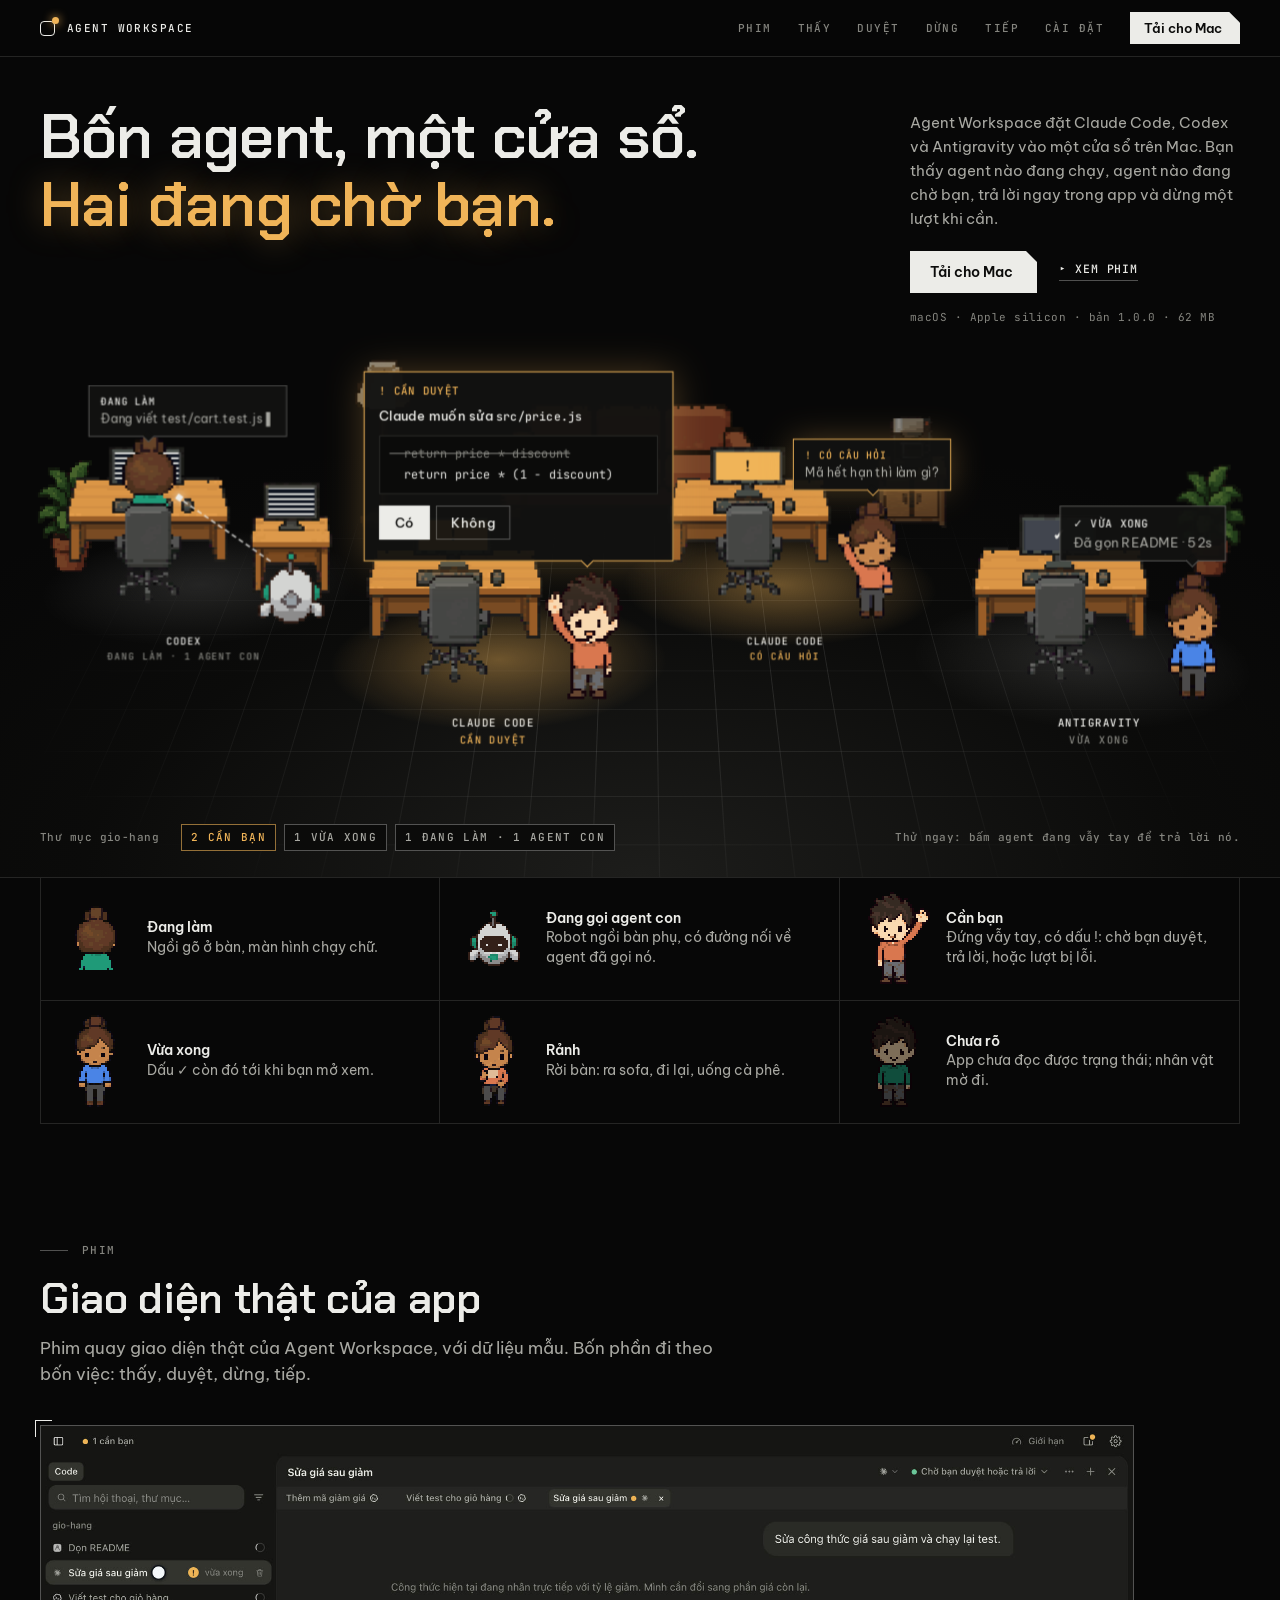
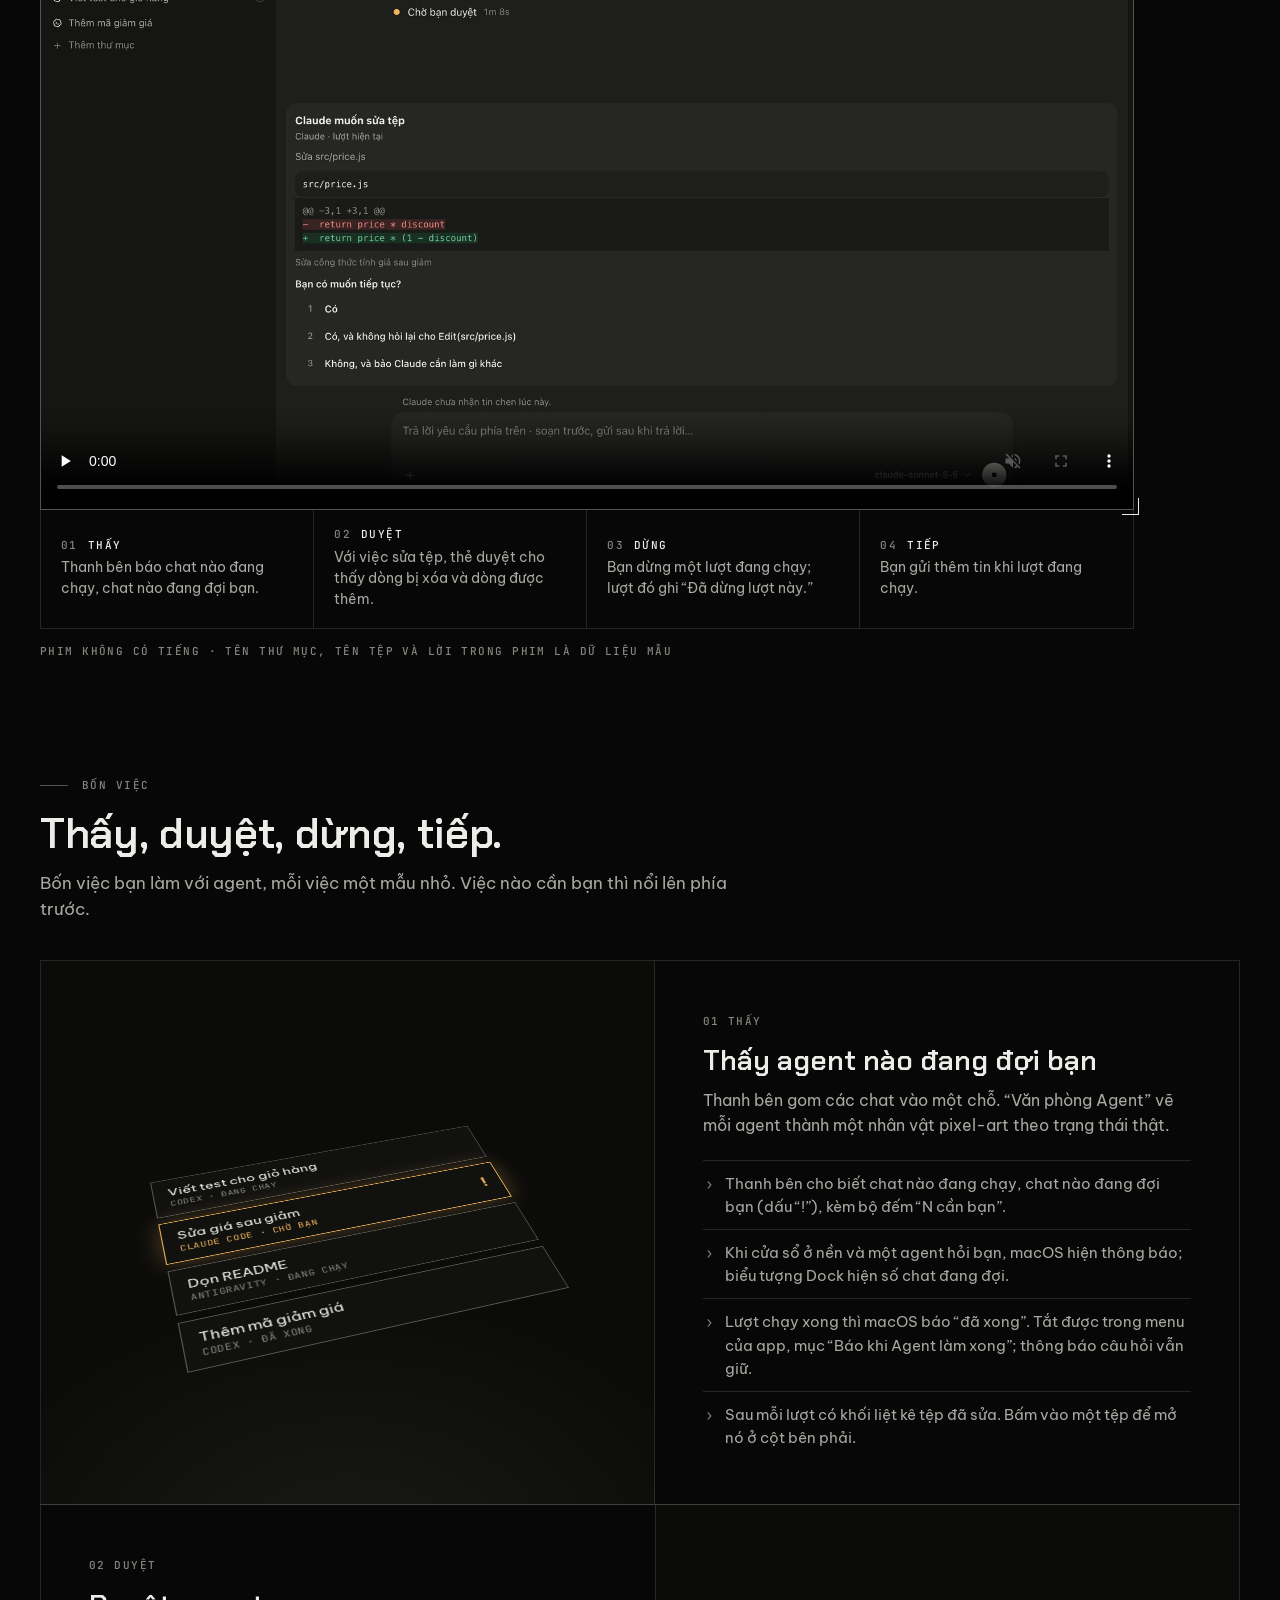
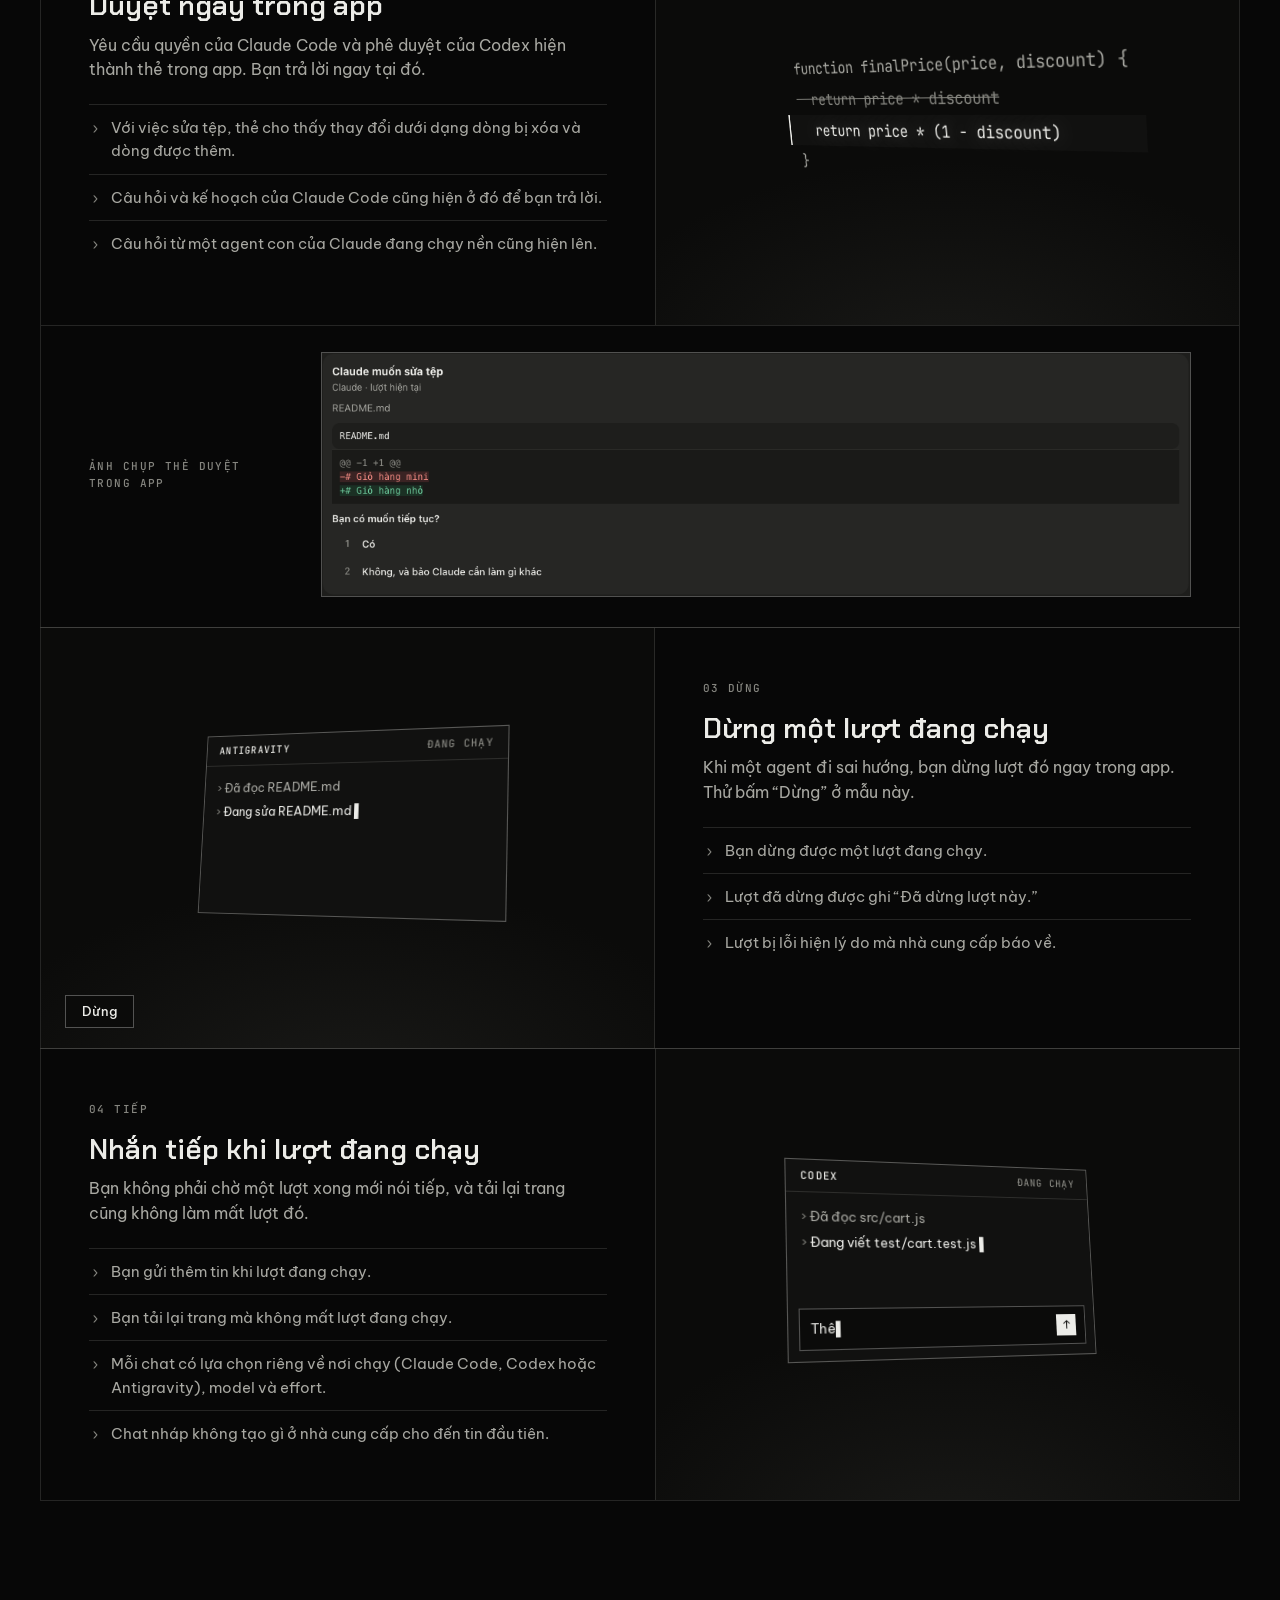
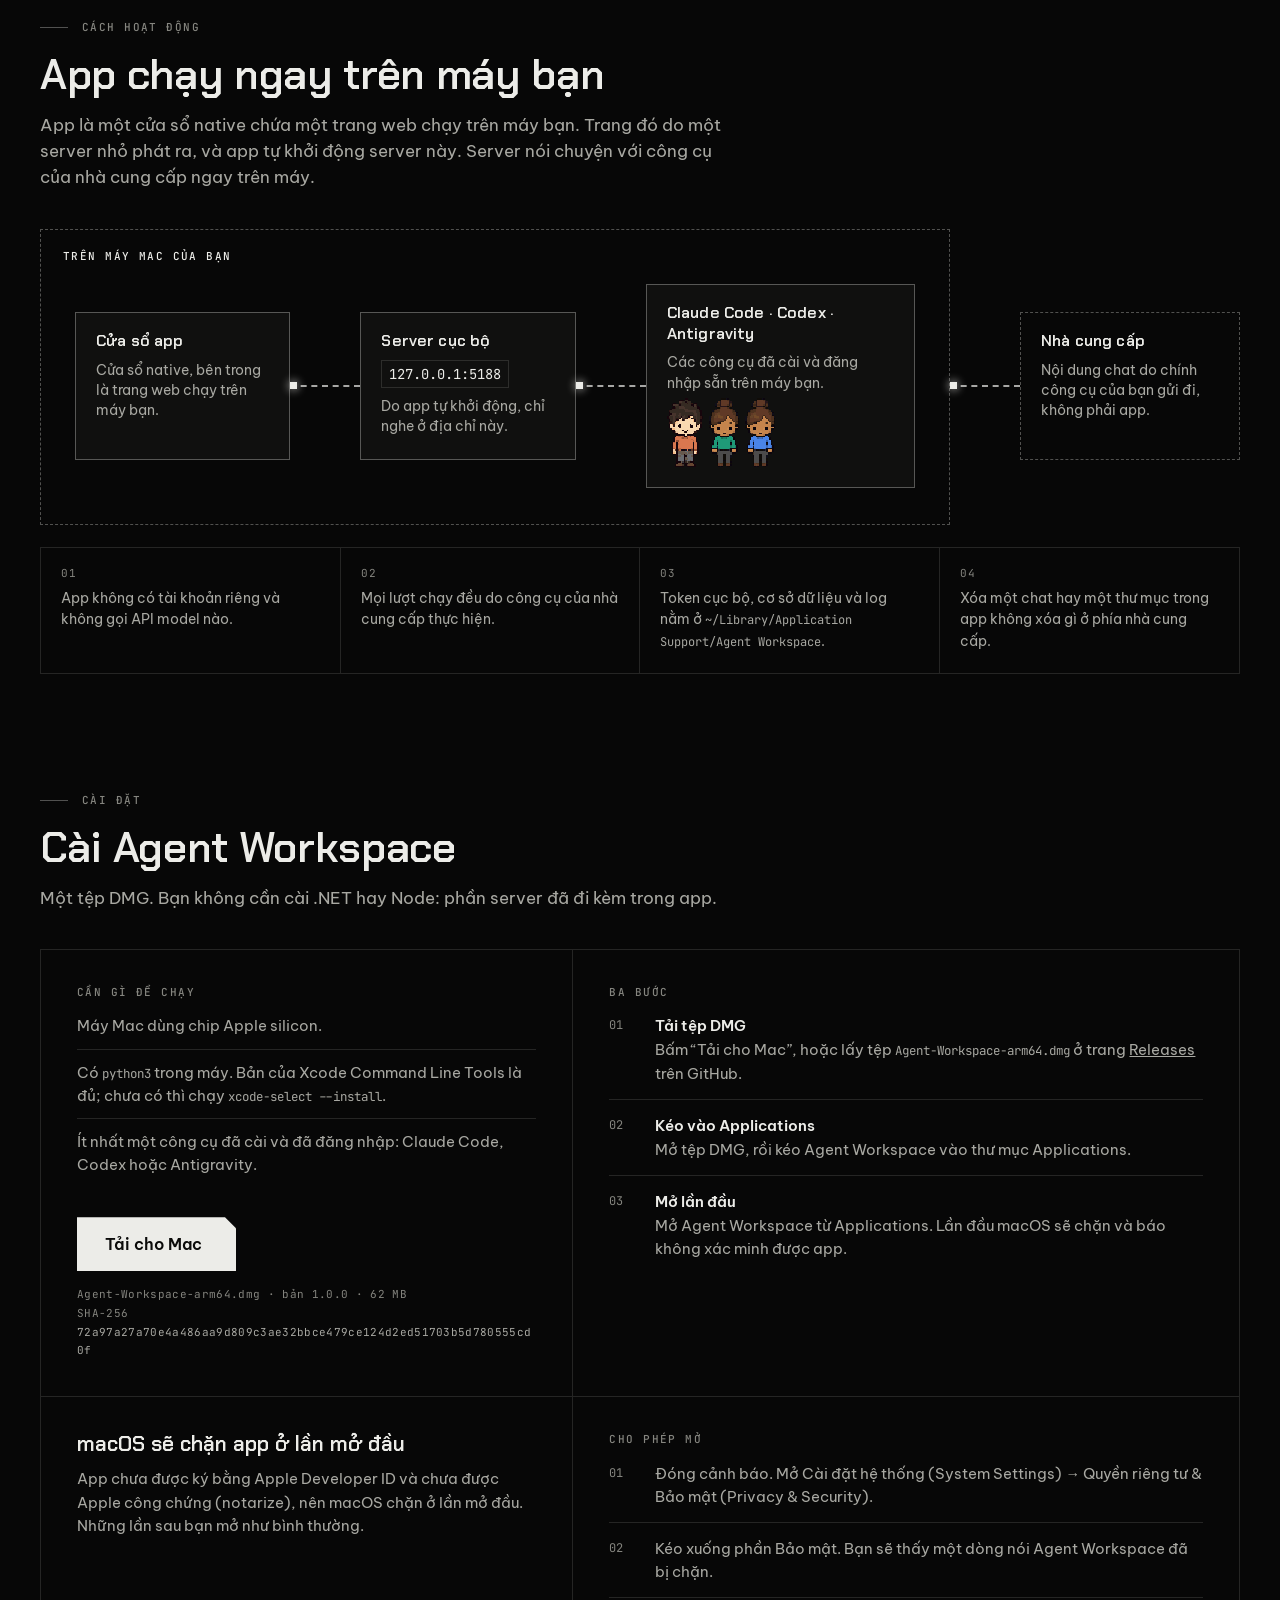
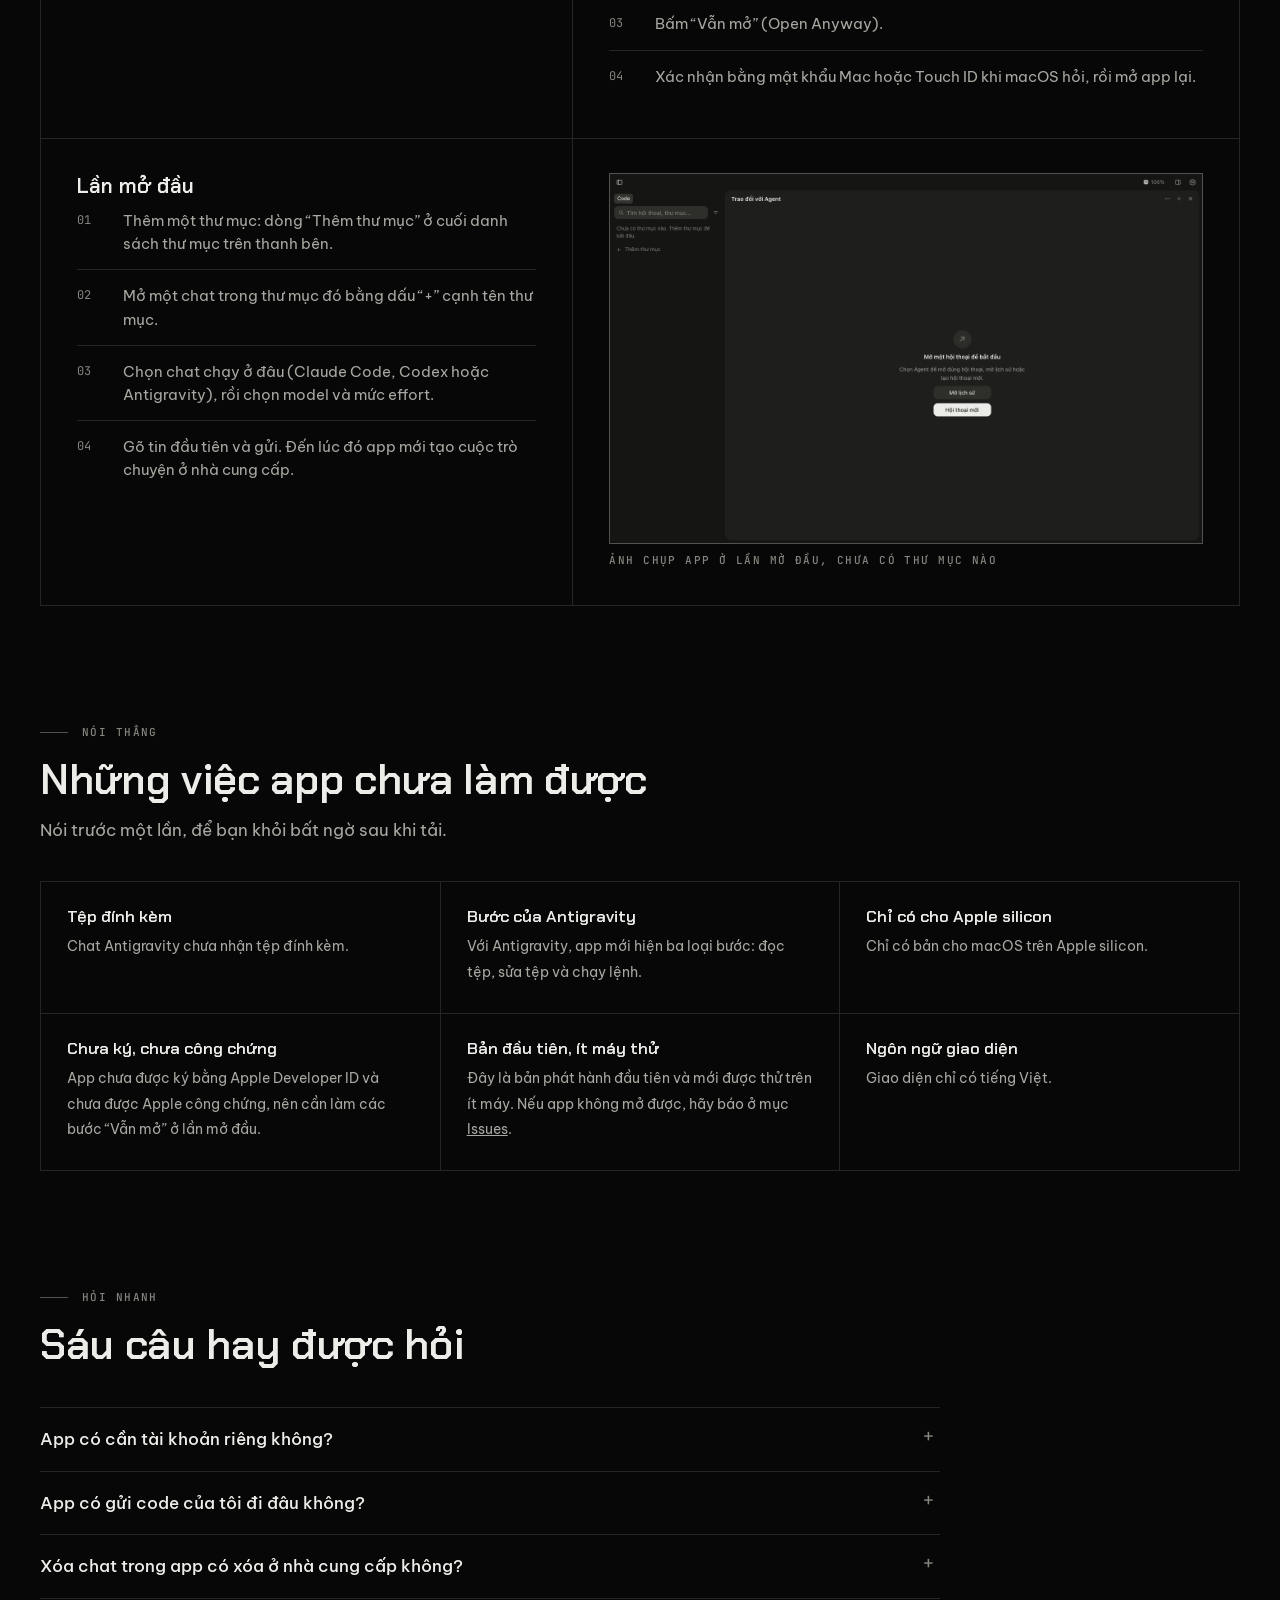
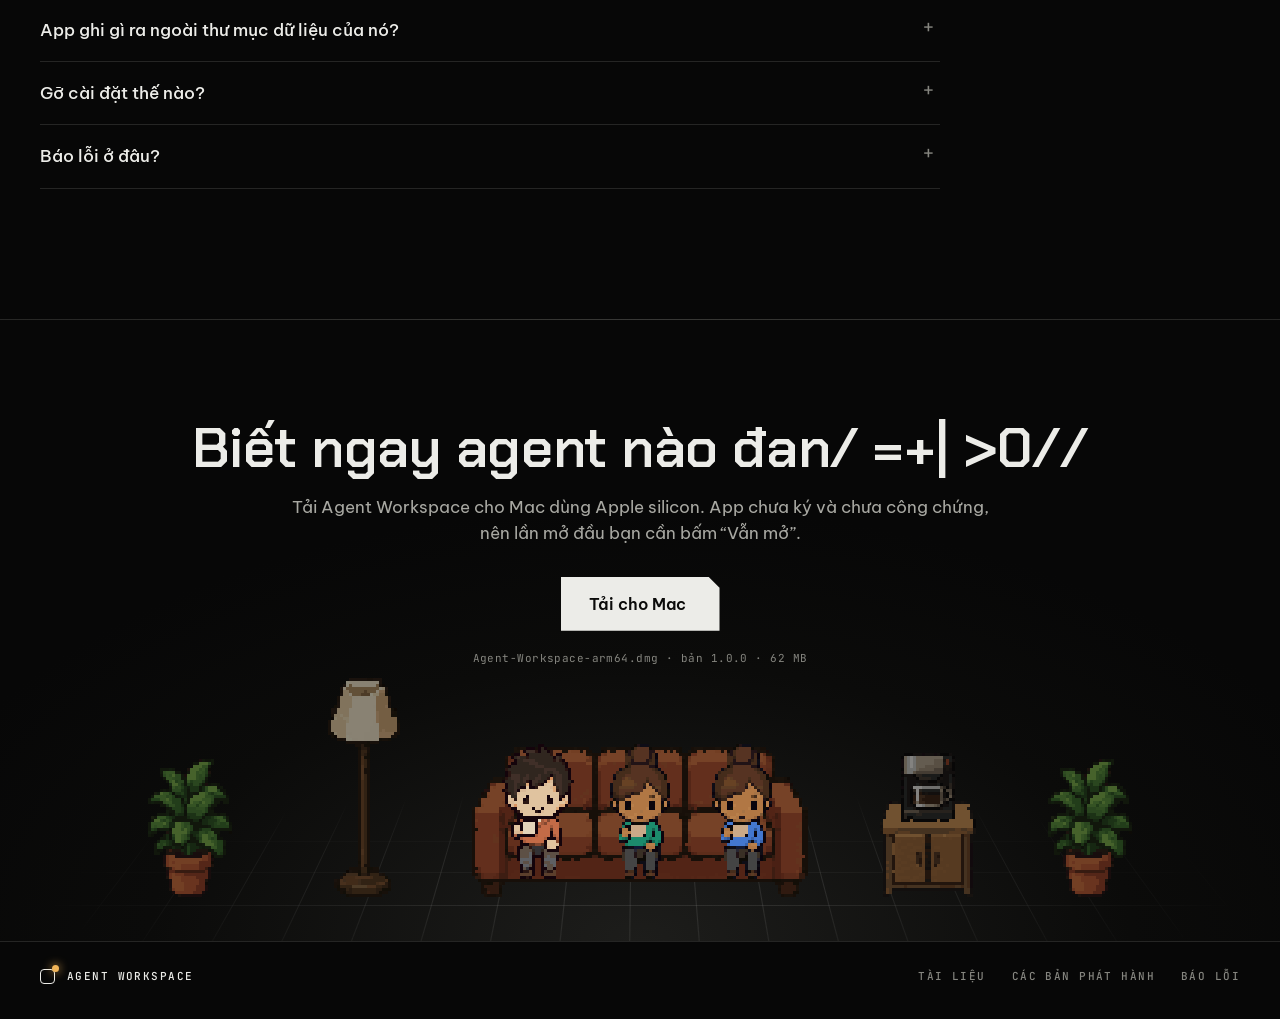
==== index.html @ 409f250f "Publish the Agent Workspace landing page A static page: an interactive office scene built from the a" ====
<!doctype html>
<html lang="vi">
<head>
<meta charset="utf-8">
<meta name="viewport" content="width=device-width, initial-scale=1">
<title>Agent Workspace: Claude Code, Codex và Antigravity trong một cửa sổ</title>
<meta name="description" content="Agent Workspace là app macOS đặt Claude Code, Codex và Antigravity trong một cửa sổ, để bạn thấy agent nào đang chạy và agent nào đang đợi bạn.">
<meta name="theme-color" content="#070707">
<meta name="color-scheme" content="dark">
<link rel="canonical" href="https://dat08101999.github.io/agent-workspace/">
<meta property="og:type" content="website">
<meta property="og:locale" content="vi_VN">
<meta property="og:title" content="Agent Workspace: Claude Code, Codex và Antigravity trong một cửa sổ">
<meta property="og:description" content="App macOS để thấy agent nào đang chạy, agent nào đang đợi bạn, trả lời ngay trong app và dừng một lượt khi cần.">
<meta property="og:url" content="https://dat08101999.github.io/agent-workspace/">
<meta property="og:image" content="https://dat08101999.github.io/agent-workspace/assets/og.png">
<meta property="og:image:width" content="1200">
<meta property="og:image:height" content="630">
<meta property="og:image:alt" content="Văn phòng pixel-art có bốn agent: một đang làm cùng agent con, hai đang vẫy tay chờ bạn, một vừa xong.">
<meta name="twitter:card" content="summary_large_image">
<meta name="twitter:image" content="https://dat08101999.github.io/agent-workspace/assets/og.png">
<link rel="icon" href="assets/icon.svg" type="image/svg+xml">
<link rel="icon" href="assets/icon-32.png" sizes="32x32" type="image/png">
<link rel="apple-touch-icon" href="assets/icon-180.png">
<link rel="preconnect" href="https://fonts.googleapis.com">
<link rel="preconnect" href="https://fonts.gstatic.com" crossorigin>
<link href="https://fonts.googleapis.com/css2?family=Be+Vietnam+Pro:wght@400;500;600&family=Chakra+Petch:wght@500;600&family=JetBrains+Mono:wght@400;500&display=swap" rel="stylesheet">
<link rel="preload" href="assets/atlas.png" as="image">
<link rel="stylesheet" href="style.css">
<script>document.documentElement.classList.add('js');</script>
</head>
<body>

<header class="top">
  <div class="wrap">
    <a class="brand" href="#hero" aria-label="Agent Workspace, về đầu trang"><i class="mark"></i>Agent Workspace</a>
    <nav aria-label="Các mục của trang">
      <a href="#phim">Phim</a>
      <a href="#thay">Thấy</a>
      <a href="#duyet">Duyệt</a>
      <a href="#dung">Dừng</a>
      <a href="#tiep">Tiếp</a>
      <a href="#cai-dat">Cài đặt</a>
      <a class="btn small" href="https://github.com/dat08101999/agent-workspace/releases/latest/download/Agent-Workspace-arm64.dmg">Tải cho Mac</a>
    </nav>
  </div>
</header>

<main>
  <!-- Phần mở đầu là bản dùng thử: một văn phòng với bốn Agent của app, mỗi Agent ở một trạng thái thật. -->
  <section class="hero" id="hero" aria-labelledby="say">
    <div class="hero-top">
      <h1 class="copy">
        <span class="sr" id="say" aria-live="polite">Bốn agent, một cửa sổ. Hai đang chờ bạn.</span>
        <span class="l" id="line1" aria-hidden="true">Bốn agent, một cửa sổ.</span>
        <span class="l needs" id="needs" aria-hidden="true">Hai đang chờ bạn.</span>
      </h1>
      <div class="side">
        <p>Agent Workspace đặt Claude Code, Codex và Antigravity vào một cửa sổ trên Mac. Bạn thấy agent nào đang chạy, agent nào đang chờ bạn, trả lời ngay trong app và dừng một lượt khi cần.</p>
        <div class="cta">
          <a class="btn" href="https://github.com/dat08101999/agent-workspace/releases/latest/download/Agent-Workspace-arm64.dmg">Tải cho Mac</a>
          <a class="more" href="#phim">▸ Xem phim</a>
        </div>
        <p class="fine">macOS · Apple silicon · bản <span data-rel="version">1.0.0</span> · <span data-rel="size">62 MB</span></p>
      </div>
    </div>
    <div id="room"><div class="stage" id="stage"><div class="floor" id="floor"></div></div></div>
    <div class="dock" id="dock" aria-live="polite" hidden></div>
    <div class="hero-bar">
      <span class="label name">Thư mục gio-hang</span>
      <span class="chips" id="chips" aria-label="Số agent theo trạng thái"></span>
      <span class="label hint" id="hint">Thử ngay: bấm agent đang vẫy tay để trả lời nó.</span>
      <button class="again" id="again" hidden>Xem lại từ đầu</button>
    </div>
  </section>

  <div class="wrap">
    <div class="legend" id="legend" aria-label="Cách một agent báo trạng thái trong Văn phòng Agent của app"></div>
  </div>

  <section class="block wrap" id="phim">
    <div class="head reveal">
      <span class="label">Phim</span>
      <h2>Giao diện thật của app</h2>
      <p class="lead">Phim quay giao diện thật của Agent Workspace, với dữ liệu mẫu. Bốn phần đi theo bốn việc: thấy, duyệt, dừng, tiếp.</p>
    </div>
    <div class="filmbox">
    <div class="film reveal">
      <video id="film" controls playsinline muted preload="none" poster="assets/film-poster.jpg" aria-label="Phim về Agent Workspace: thấy, duyệt, dừng và tiếp">
        <source src="assets/film.mp4" type="video/mp4">
      </video>
    </div>
    <div class="chapters reveal" id="chapters">
      <button class="chapter" data-id="thay"><b><span>01</span>Thấy</b>Thanh bên báo chat nào đang chạy, chat nào đang đợi bạn.</button>
      <button class="chapter" data-id="duyet"><b><span>02</span>Duyệt</b>Với việc sửa tệp, thẻ duyệt cho thấy dòng bị xóa và dòng được thêm.</button>
      <button class="chapter" data-id="dung"><b><span>03</span>Dừng</b>Bạn dừng một lượt đang chạy; lượt đó ghi “Đã dừng lượt này.”</button>
      <button class="chapter" data-id="tiep"><b><span>04</span>Tiếp</b>Bạn gửi thêm tin khi lượt đang chạy.</button>
    </div>
    <p class="label film-note">Phim không có tiếng · tên thư mục, tên tệp và lời trong phim là dữ liệu mẫu</p>
    </div>
  </section>

  <section class="block wrap" id="viec">
    <div class="head reveal">
      <span class="label">Bốn việc</span>
      <h2>Thấy, duyệt, dừng, tiếp.</h2>
      <p class="lead">Bốn việc bạn làm với agent, mỗi việc một mẫu nhỏ. Việc nào cần bạn thì nổi lên phía trước.</p>
    </div>

    <article class="verb reveal" id="thay">
      <div class="ex-stage" aria-hidden="true"><div class="rows">
        <div><span>Viết test cho giỏ hàng<small>CODEX · ĐANG CHẠY</small></span></div>
        <div class="up"><span>Sửa giá sau giảm<small>CLAUDE CODE · CHỜ BẠN</small></span><b>!</b></div>
        <div><span>Dọn README<small>ANTIGRAVITY · ĐANG CHẠY</small></span></div>
        <div><span>Thêm mã giảm giá<small>CODEX · ĐÃ XONG</small></span></div>
      </div></div>
      <div class="words">
        <span class="label">01 Thấy</span>
        <h3>Thấy agent nào đang đợi bạn</h3>
        <p>Thanh bên gom các chat vào một chỗ. “Văn phòng Agent” vẽ mỗi agent thành một nhân vật pixel-art theo trạng thái thật.</p>
        <ul class="points">
          <li>Thanh bên cho biết chat nào đang chạy, chat nào đang đợi bạn (dấu “!”), kèm bộ đếm “N cần bạn”.</li>
          <li>Khi cửa sổ ở nền và một agent hỏi bạn, macOS hiện thông báo; biểu tượng Dock hiện số chat đang đợi.</li>
          <li>Lượt chạy xong thì macOS báo “đã xong”. Tắt được trong menu của app, mục “Báo khi Agent làm xong”; thông báo câu hỏi vẫn giữ.</li>
          <li>Sau mỗi lượt có khối liệt kê tệp đã sửa. Bấm vào một tệp để mở nó ở cột bên phải.</li>
        </ul>
      </div>
    </article>

    <article class="verb reveal" id="duyet">
      <div class="ex-stage" aria-hidden="true"><div class="code"><div>function finalPrice(price, discount) {</div><div class="del">  return price * discount</div><div class="add">  return price * (1 - discount)</div><div>}</div></div></div>
      <div class="words">
        <span class="label">02 Duyệt</span>
        <h3>Duyệt ngay trong app</h3>
        <p>Yêu cầu quyền của Claude Code và phê duyệt của Codex hiện thành thẻ trong app. Bạn trả lời ngay tại đó.</p>
        <ul class="points">
          <li>Với việc sửa tệp, thẻ cho thấy thay đổi dưới dạng dòng bị xóa và dòng được thêm.</li>
          <li>Câu hỏi và kế hoạch của Claude Code cũng hiện ở đó để bạn trả lời.</li>
          <li>Câu hỏi từ một agent con của Claude đang chạy nền cũng hiện lên.</li>
        </ul>
      </div>
      <figure class="real">
        <img src="assets/duyet.png" width="1130" height="316" loading="lazy" alt="Thẻ duyệt trong app: Claude muốn sửa tệp README.md, một dòng bị xóa, một dòng được thêm, hai lựa chọn Có và Không.">
        <figcaption class="label">Ảnh chụp thẻ duyệt trong app</figcaption>
      </figure>
    </article>

    <article class="verb reveal" id="dung">
      <div class="ex-stage">
        <div class="panel" id="solo" aria-hidden="true"><div class="ph"><span>ANTIGRAVITY</span><span id="solostate">ĐANG CHẠY</span></div><ul class="log" id="sololog"></ul></div>
        <button id="stop">Dừng</button>
      </div>
      <div class="words">
        <span class="label">03 Dừng</span>
        <h3>Dừng một lượt đang chạy</h3>
        <p>Khi một agent đi sai hướng, bạn dừng lượt đó ngay trong app. Thử bấm “Dừng” ở mẫu này.</p>
        <ul class="points">
          <li>Bạn dừng được một lượt đang chạy.</li>
          <li>Lượt đã dừng được ghi “Đã dừng lượt này.”</li>
          <li>Lượt bị lỗi hiện lý do mà nhà cung cấp báo về.</li>
        </ul>
      </div>
    </article>

    <article class="verb reveal" id="tiep">
      <div class="ex-stage" aria-hidden="true">
        <div class="panel" id="duo"><div class="ph"><span>CODEX</span><span id="duostate">ĐANG CHẠY</span></div><ul class="log" id="duolog"></ul><div class="composer" id="duobox"><span id="duotext"></span><i>↑</i></div></div>
      </div>
      <div class="words">
        <span class="label">04 Tiếp</span>
        <h3>Nhắn tiếp khi lượt đang chạy</h3>
        <p>Bạn không phải chờ một lượt xong mới nói tiếp, và tải lại trang cũng không làm mất lượt đó.</p>
        <ul class="points">
          <li>Bạn gửi thêm tin khi lượt đang chạy.</li>
          <li>Bạn tải lại trang mà không mất lượt đang chạy.</li>
          <li>Mỗi chat có lựa chọn riêng về nơi chạy (Claude Code, Codex hoặc Antigravity), model và effort.</li>
          <li>Chat nháp không tạo gì ở nhà cung cấp cho đến tin đầu tiên.</li>
        </ul>
      </div>
    </article>
  </section>

  <section class="block wrap" id="cach-hoat-dong">
    <div class="head reveal">
      <span class="label">Cách hoạt động</span>
      <h2>App chạy ngay trên máy bạn</h2>
      <p class="lead">App là một cửa sổ native chứa một trang web chạy trên máy bạn. Trang đó do một server nhỏ phát ra, và app tự khởi động server này. Server nói chuyện với công cụ của nhà cung cấp ngay trên máy.</p>
    </div>
    <div class="flow reveal">
      <div class="mac">
        <span class="label">Trên máy Mac của bạn</span>
        <div class="node"><b>Cửa sổ app</b><span>Cửa sổ native, bên trong là trang web chạy trên máy bạn.</span></div>
        <i class="wire"><i></i></i>
        <div class="node"><b>Server cục bộ</b><code>127.0.0.1:5188</code><span>Do app tự khởi động, chỉ nghe ở địa chỉ này.</span></div>
        <i class="wire back"><i></i></i>
        <div class="node"><b>Claude Code · Codex · Antigravity</b><span>Các công cụ đã cài và đăng nhập sẵn trên máy bạn.</span><span class="cast" data-cast="c0.claude.front c1.codex.front c1.antigravity.front" aria-hidden="true"></span></div>
      </div>
      <div class="outside">
        <i class="wire"><i></i></i>
        <div class="node ghost"><b>Nhà cung cấp</b><span>Nội dung chat do chính công cụ của bạn gửi đi, không phải app.</span></div>
      </div>
    </div>
    <ul class="facts reveal">
      <li>App không có tài khoản riêng và không gọi API model nào.</li>
      <li>Mọi lượt chạy đều do công cụ của nhà cung cấp thực hiện.</li>
      <li>Token cục bộ, cơ sở dữ liệu và log nằm ở <code>~/Library/Application Support/Agent Workspace</code>.</li>
      <li>Xóa một chat hay một thư mục trong app không xóa gì ở phía nhà cung cấp.</li>
    </ul>
  </section>

  <section class="block wrap" id="cai-dat">
    <div class="head reveal">
      <span class="label">Cài đặt</span>
      <h2>Cài Agent Workspace</h2>
      <p class="lead">Một tệp DMG. Bạn không cần cài .NET hay Node: phần server đã đi kèm trong app.</p>
    </div>
    <div class="install reveal">
      <div>
        <h4 class="sub">Cần gì để chạy</h4>
        <ul class="bare">
          <li>Máy Mac dùng chip Apple silicon.</li>
          <li>Có <code>python3</code> trong máy. Bản của Xcode Command Line Tools là đủ; chưa có thì chạy <code>xcode-select --install</code>.</li>
          <li>Ít nhất một công cụ đã cài và đã đăng nhập: Claude Code, Codex hoặc Antigravity.</li>
        </ul>
        <div class="get" id="tai-ngay">
          <a class="btn big" href="https://github.com/dat08101999/agent-workspace/releases/latest/download/Agent-Workspace-arm64.dmg">Tải cho Mac</a>
          <p class="fine">Agent-Workspace-arm64.dmg · bản <span data-rel="version">1.0.0</span> · <span data-rel="size">62 MB</span><br>SHA-256 <code data-rel="sha">72a97a27a70e4a486aa9d809c3ae32bbce479ce124d2ed51703b5d780555cd0f</code></p>
        </div>
      </div>
      <div>
        <h4 class="sub">Ba bước</h4>
        <ol class="steps">
          <li><b>Tải tệp DMG</b>Bấm “Tải cho Mac”, hoặc lấy tệp <code>Agent-Workspace-arm64.dmg</code> ở trang <a href="https://github.com/dat08101999/agent-workspace/releases">Releases</a> trên GitHub.</li>
          <li><b>Kéo vào Applications</b>Mở tệp DMG, rồi kéo Agent Workspace vào thư mục Applications.</li>
          <li><b>Mở lần đầu</b>Mở Agent Workspace từ Applications. Lần đầu macOS sẽ chặn và báo không xác minh được app.</li>
        </ol>
      </div>
    </div>
    <div class="gate reveal">
      <div>
        <h3>macOS sẽ chặn app ở lần mở đầu</h3>
        <p>App chưa được ký bằng Apple Developer ID và chưa được Apple công chứng (notarize), nên macOS chặn ở lần mở đầu. Những lần sau bạn mở như bình thường.</p>
      </div>
      <div>
        <h4 class="sub">Cho phép mở</h4>
        <ol class="steps">
          <li>Đóng cảnh báo. Mở Cài đặt hệ thống (System Settings) → Quyền riêng tư &amp; Bảo mật (Privacy &amp; Security).</li>
          <li>Kéo xuống phần Bảo mật. Bạn sẽ thấy một dòng nói Agent Workspace đã bị chặn.</li>
          <li>Bấm “Vẫn mở” (Open Anyway).</li>
          <li>Xác nhận bằng mật khẩu Mac hoặc Touch ID khi macOS hỏi, rồi mở app lại.</li>
        </ol>
      </div>
    </div>
    <div class="first reveal">
      <div>
        <h3>Lần mở đầu</h3>
        <ol class="steps">
          <li>Thêm một thư mục: dòng “Thêm thư mục” ở cuối danh sách thư mục trên thanh bên.</li>
          <li>Mở một chat trong thư mục đó bằng dấu “+” cạnh tên thư mục.</li>
          <li>Chọn chat chạy ở đâu (Claude Code, Codex hoặc Antigravity), rồi chọn model và mức effort.</li>
          <li>Gõ tin đầu tiên và gửi. Đến lúc đó app mới tạo cuộc trò chuyện ở nhà cung cấp.</li>
        </ol>
      </div>
      <div>
        <figure>
          <img src="assets/lan-mo-dau.png" width="1440" height="900" loading="lazy" alt="Cửa sổ Agent Workspace ở lần mở đầu: thanh bên chưa có thư mục nào, có dòng Thêm thư mục.">
          <figcaption class="label">Ảnh chụp app ở lần mở đầu, chưa có thư mục nào</figcaption>
        </figure>
      </div>
    </div>
  </section>

  <section class="block wrap" id="noi-thang">
    <div class="head reveal">
      <span class="label">Nói thẳng</span>
      <h2>Những việc app chưa làm được</h2>
      <p class="lead">Nói trước một lần, để bạn khỏi bất ngờ sau khi tải.</p>
    </div>
    <div class="honest reveal">
      <div><b>Tệp đính kèm</b><span>Chat Antigravity chưa nhận tệp đính kèm.</span></div>
      <div><b>Bước của Antigravity</b><span>Với Antigravity, app mới hiện ba loại bước: đọc tệp, sửa tệp và chạy lệnh.</span></div>
      <div><b>Chỉ có cho Apple silicon</b><span>Chỉ có bản cho macOS trên Apple silicon.</span></div>
      <div><b>Chưa ký, chưa công chứng</b><span>App chưa được ký bằng Apple Developer ID và chưa được Apple công chứng, nên cần làm các bước “Vẫn mở” ở lần mở đầu.</span></div>
      <div><b>Bản đầu tiên, ít máy thử</b><span>Đây là bản phát hành đầu tiên và mới được thử trên ít máy. Nếu app không mở được, hãy báo ở mục <a href="https://github.com/dat08101999/agent-workspace/issues">Issues</a>.</span></div>
      <div><b>Ngôn ngữ giao diện</b><span>Giao diện chỉ có tiếng Việt.</span></div>
    </div>
  </section>

  <section class="block wrap" id="hoi-nhanh">
    <div class="head reveal">
      <span class="label">Hỏi nhanh</span>
      <h2>Sáu câu hay được hỏi</h2>
    </div>
    <div class="faq reveal">
      <details><summary>App có cần tài khoản riêng không?</summary><p>Không. App dùng Claude Code, Codex và Antigravity đã cài và đăng nhập sẵn trên máy bạn, và không gọi API model nào.</p></details>
      <details><summary>App có gửi code của tôi đi đâu không?</summary><p>Nội dung chat do chính công cụ Claude Code, Codex hoặc Antigravity của bạn gửi đi, không phải app. Mọi lượt chạy đều do công cụ của nhà cung cấp thực hiện. Server của app chỉ nghe ở <code>127.0.0.1</code>.</p></details>
      <details><summary>Xóa chat trong app có xóa ở nhà cung cấp không?</summary><p>Không. Xóa một chat hay một thư mục trong app không xóa gì ở phía nhà cung cấp.</p></details>
      <details><summary>App ghi gì ra ngoài thư mục dữ liệu của nó?</summary><p>Chỉ khi bạn yêu cầu. Ví dụ: bấm “Cài hook” ở mục “Nguồn trạng thái” thì app thêm một hook quan sát vào <code>~/.claude/settings.json</code> (Claude Code) hoặc <code>~/.gemini/config/hooks.json</code> (Antigravity). “Gỡ hook” gỡ nó đi.</p></details>
      <details><summary>Gỡ cài đặt thế nào?</summary><p>Nếu đã bấm “Cài hook”, bấm “Gỡ hook” trước. Thoát app, rồi kéo Agent Workspace từ Applications vào Thùng rác. Muốn xóa cả dữ liệu thì xóa thư mục <code>~/Library/Application Support/Agent Workspace</code>.</p></details>
      <details><summary>Báo lỗi ở đâu?</summary><p>Mở một issue ở <a href="https://github.com/dat08101999/agent-workspace/issues">mục Issues trên GitHub</a>. Ghi phiên bản app và macOS, chat chạy ở nhà cung cấp nào, các bước đã làm và điều bạn thấy. Đừng dán token hay nội dung chat nhạy cảm.</p></details>
    </div>
  </section>

  <section class="final" id="tai">
    <h2 id="lastline">Biết ngay agent nào đang chờ bạn.</h2>
    <p class="lead">Tải Agent Workspace cho Mac dùng Apple silicon. App chưa ký và chưa công chứng, nên lần mở đầu bạn cần bấm “Vẫn mở”.</p>
    <a class="btn big" href="https://github.com/dat08101999/agent-workspace/releases/latest/download/Agent-Workspace-arm64.dmg">Tải cho Mac</a>
    <p class="fine">Agent-Workspace-arm64.dmg · bản <span data-rel="version">1.0.0</span> · <span data-rel="size">62 MB</span></p>
    <div class="lounge" aria-hidden="true"><div class="tiles"></div><div class="set" id="lounge"></div></div>
  </section>
</main>

<footer>
  <div class="wrap">
    <a class="brand" href="#hero"><i class="mark"></i>Agent Workspace</a>
    <nav class="label" aria-label="Liên kết ngoài">
      <a href="https://github.com/dat08101999/agent-workspace#readme">Tài liệu</a>
      <a href="https://github.com/dat08101999/agent-workspace/releases">Các bản phát hành</a>
      <a href="https://github.com/dat08101999/agent-workspace/issues">Báo lỗi</a>
    </nav>
  </div>
</footer>

<script src="app.js" defer></script>
</body>
</html>
---- style.css ----
/* Nền và nét: đen, trắng ấm, một màu hổ phách. Hổ phách chỉ có một nghĩa: có Agent đang chờ bạn. Chỉ nhân vật Agent mới có màu riêng. */
:root {
  --ink: #070707; --night: #0b0b0a; --panel: rgba(17,17,16,.95); --line: rgba(236,236,232,.13); --line-2: rgba(236,236,232,.32);
  --moon: #ecece8; --moon-2: #a8a8a2; --moon-3: #85857f; --amber: #f0b458;
  --font: "Be Vietnam Pro", -apple-system, BlinkMacSystemFont, "SF Pro Text", "Segoe UI", sans-serif;
  --display: "Chakra Petch", var(--font);
  --mono: "JetBrains Mono", ui-monospace, "SF Mono", Menlo, monospace;
  --cut: polygon(0 0, calc(100% - 11px) 0, 100% 11px, 100% 100%, 0 100%);
}
* { box-sizing: border-box; }
html { scroll-behavior: smooth; scroll-padding-top: 72px; }
body { margin: 0; background: var(--ink); color: var(--moon); font: 16px/1.6 var(--font); -webkit-font-smoothing: antialiased; overflow-x: hidden; }
a { color: inherit; }
img, video { display: block; max-width: 100%; }
[hidden] { display: none !important; }
code, .diff { font-family: var(--mono); font-size: .86em; }
:focus-visible { outline: 2px solid var(--amber); outline-offset: 2px; }
.wrap { max-width: 1440px; margin: 0 auto; padding-left: 40px; padding-right: 40px; }
.sr { position: absolute; width: 1px; height: 1px; overflow: hidden; clip-path: inset(50%); white-space: nowrap; }
.label { font: 500 11px/1.5 var(--mono); letter-spacing: .13em; text-transform: uppercase; color: var(--moon-3); }

.btn { display: inline-block; text-decoration: none; background: var(--moon); color: var(--night); border: 0; padding: 14px 24px 14px 20px; font: 600 14px/1 var(--font); cursor: pointer; clip-path: var(--cut); transition: background .2s; }
.btn:hover { background: #fff; }
.btn.small { padding: 10px 18px 10px 14px; font-size: 12.5px; }
.btn.big { padding: 19px 34px 19px 28px; font-size: 16px; }
.more { font: 500 11.5px/1 var(--mono); letter-spacing: .08em; text-transform: uppercase; white-space: nowrap; text-decoration: none; color: var(--moon); border-bottom: 1px solid var(--line-2); padding-bottom: 5px; }
.more:hover { border-color: var(--moon); }

/* ───── Thanh trên ───── */
.top { position: sticky; top: 0; z-index: 30; background: rgba(7,7,7,.78); -webkit-backdrop-filter: blur(12px); backdrop-filter: blur(12px); border-bottom: 1px solid var(--line); }
.top .wrap { height: 56px; display: flex; align-items: center; justify-content: space-between; gap: 24px; }
.brand { display: flex; align-items: center; gap: 12px; text-decoration: none; font: 500 11px/1 var(--mono); letter-spacing: .13em; text-transform: uppercase; white-space: nowrap; }
/* Dấu của app: ô vuông viền trắng và một chấm hổ phách. Khi không còn Agent nào chờ, chấm tắt. */
.mark { flex: none; width: 15px; height: 15px; border: 1.5px solid var(--moon); border-radius: 4px; position: relative; }
.mark::after { content: ""; position: absolute; right: -5px; top: -5px; width: 7px; height: 7px; border-radius: 50%; background: var(--amber); box-shadow: 0 0 10px var(--amber); transition: opacity .6s; }
.calm .mark::after { opacity: 0; }
.top nav { display: flex; align-items: center; gap: 26px; }
.top nav a:not(.btn) { text-decoration: none; font: 500 11px/1 var(--mono); letter-spacing: .13em; text-transform: uppercase; color: var(--moon-3); transition: color .2s; }
.top nav a:not(.btn):hover { color: var(--moon); }

/* ───── Phần mở đầu: văn phòng Agent ───── */
.hero { position: relative; overflow: hidden; border-bottom: 1px solid var(--line); background: radial-gradient(70% 55% at 50% 100%, #1d1d1b 0, var(--night) 62%, var(--ink) 100%); }
.hero-top { position: relative; z-index: 3; max-width: 1440px; margin: 0 auto; padding: 46px 40px 0; display: flex; justify-content: space-between; align-items: flex-start; gap: 40px; pointer-events: none; }
.hero-top a, .hero-top button { pointer-events: auto; }
.copy { margin: 0; font: 600 clamp(31px, 4.9vw, 68px)/1.08 var(--display); letter-spacing: -.012em; }
.copy .l { display: block; white-space: nowrap; }
.needs { color: var(--amber); text-shadow: 0 0 34px rgba(240,180,88,.38); transition: color .7s, text-shadow .7s; }
.calm .needs { color: var(--moon); text-shadow: none; }
.side { flex: none; width: 330px; padding-top: 8px; }
.side p { margin: 0 0 20px; font-size: 15px; color: var(--moon-2); }
.cta { display: flex; align-items: center; gap: 22px; flex-wrap: wrap; }
.side .fine { margin: 16px 0 0; font: 11px/1.6 var(--mono); letter-spacing: .04em; color: var(--moon-3); }

/* Sàn nằm nghiêng trong không gian; nhân vật và đồ đạc là hình pixel của app, dựng đứng trên sàn và luôn quay mặt về người xem. */
#room { position: relative; max-width: 1440px; margin: 0 auto; }
.stage { position: absolute; left: 50%; top: 0; perspective: 1600px; perspective-origin: 50% 18%; transform: scale(var(--fit, 1)); transform-origin: 50% 0; }
.floor { position: absolute; left: 50%; transform-style: preserve-3d; transform: rotateX(var(--rx, 58deg)) rotateZ(var(--rz, 0deg)); transition: transform .25s linear; }
.tiles { position: absolute; inset: 0; opacity: .8; pointer-events: none;
  background: linear-gradient(var(--line) 1px, transparent 1px) 0 0 / 100% 64px, linear-gradient(90deg, var(--line) 1px, transparent 1px) 0 0 / 64px 100%;
  -webkit-mask-image: radial-gradient(58% 62% at 50% 50%, #000 25%, transparent 78%); mask-image: radial-gradient(58% 62% at 50% 50%, #000 25%, transparent 78%); }
.st { position: absolute; width: 0; height: 0; transform-style: preserve-3d; }
.pool { pointer-events: none; position: absolute; left: -190px; top: -190px; width: 380px; height: 230px; background: radial-gradient(closest-side, rgba(236,236,232,.12), transparent); }
.st.wait .pool { background: radial-gradient(closest-side, rgba(240,180,88,.42), transparent); animation: glow 2.4s ease-in-out infinite; }
@keyframes glow { 50% { opacity: .55; } }
.bb { position: absolute; left: 0; top: 0; width: 0; height: 0; transform: rotateZ(calc(var(--rz, 0deg) * -1)) rotateX(calc(var(--rx, 58deg) * -1)); }
.sp { position: absolute; display: block; background-image: url(assets/atlas.png); background-repeat: no-repeat; image-rendering: pixelated; }
.decor .sp { filter: brightness(.55) saturate(.8); }
.decor .sp.guest { filter: brightness(.85); }
.sp.rest { filter: brightness(.5); }
.st.dim .bb { filter: brightness(.28); }
/* Đường nối từ Agent tới agent con nó đang gọi, có một chấm sáng chạy dọc theo. */
.link { position: absolute; height: 0; border-top: 2px dashed rgba(236,236,232,.8); transform-origin: 0 0; }
.link i { position: absolute; top: -5px; left: 0; width: 7px; height: 7px; background: var(--moon); box-shadow: 0 0 10px var(--moon); animation: travel 1.3s linear infinite; }
@keyframes travel { to { left: calc(100% - 7px); } }
.typing { animation: type .5s steps(2) infinite; } @keyframes type { 50% { transform: translateY(-3px); } }
.bob { animation: bob 1.2s steps(2) infinite; } @keyframes bob { 50% { transform: translateY(-6px); } }
.screen { position: absolute; display: grid; place-items: center; font: 600 17px/1 var(--mono); color: var(--night); }
.screen.run { background: repeating-linear-gradient(180deg, rgba(236,236,232,.9) 0 2px, transparent 2px 6px); animation: roll .7s linear infinite; }
@keyframes roll { to { background-position: 0 -12px; } }
.screen.wait { background: var(--amber); animation: glow 1.6s ease-in-out infinite; }
.screen.done { background: rgba(236,236,232,.22); color: var(--moon); }
.tag { position: absolute; left: 0; top: 12px; transform: translateX(-50%) scale(var(--inv, 1)); transform-origin: 50% 0; text-align: center; white-space: nowrap; font: 500 10.5px/1.5 var(--mono); letter-spacing: .12em; color: var(--moon); }
.tag small { display: block; font-size: 10px; color: var(--moon-3); } .st.wait .tag small { color: var(--amber); }
/* Bóng thoại: Agent nói trạng thái của nó. Cái đang cần bạn mở ra thành thẻ để trả lời ngay tại chỗ. */
.bub { position: absolute; transform: translateX(-50%) scale(var(--inv, 1)); transform-origin: 50% 100%; min-width: 150px; padding: 8px 12px 9px; background: var(--panel); border: 1px solid var(--line-2); font-size: 12.5px; line-height: 1.45; white-space: nowrap; color: var(--moon-2); }
.bub::after { content: ""; position: absolute; left: 50%; bottom: -5px; width: 8px; height: 8px; margin-left: -4px; background: #111110; border-right: 1px solid var(--line-2); border-bottom: 1px solid var(--line-2); transform: rotate(45deg); }
.bub > b { display: block; font: 500 10.5px/1.6 var(--mono); letter-spacing: .1em; color: var(--moon); }
.st.wait .bub { border-color: var(--amber); box-shadow: 0 0 34px rgba(240,180,88,.28); cursor: pointer; }
.st.wait .bub::after { border-color: var(--amber); }
.st.wait .bub > b { color: var(--amber); }
.bub.open { width: 300px; white-space: normal; cursor: default; padding: 10px 14px 14px; transform: translateX(-72%) scale(var(--inv, 1)); transform-origin: 72% 100%; }
.bub.open::after { left: 72%; }
.bub.open.s-ask { width: 352px; }
.bub.open .short { display: none; }
.bub.wrap:not(.open) { white-space: normal; width: max-content; max-width: min(172px, 44vw); min-width: 0; }
.bub.can { cursor: pointer; }
.bub.can:not(.open):hover { border-color: var(--moon); }
.st.wait .bub.can:not(.open):hover { border-color: var(--amber); box-shadow: 0 0 44px rgba(240,180,88,.5); }
/* Agent ngoài cùng bên phải: bóng thoại lệch vào trong để không bị mép trang cắt. */
.bub.rightmost:not(.open) { transform: translateX(-80%) scale(var(--inv, 1)); transform-origin: 80% 100%; } .bub.rightmost:not(.open)::after { left: 80%; }
/* Agent ngoài cùng bên trái: bóng thoại lệch vào trong, cùng lý do. */
.bub.leftmost:not(.open) { transform: translateX(-30%) scale(var(--inv, 1)); transform-origin: 30% 100%; } .bub.leftmost:not(.open)::after { left: 30%; }
.bub.open.rightmost { transform: translateX(-92%) scale(var(--inv, 1)); transform-origin: 92% 100%; } .bub.open.rightmost::after { left: 92%; }
.bub.open.right { transform: translateX(-20%) scale(var(--inv, 1)); transform-origin: 20% 100%; } .bub.open.right::after { left: 20%; }
.live::after { content: " ▌"; animation: blink 1s steps(2) infinite; } @keyframes blink { 50% { opacity: 0; } }
.req { color: var(--moon); margin-top: 6px; }
.req h4 { margin: 0 0 9px; font-size: 13px; font-weight: 500; line-height: 1.45; }
.diff { line-height: 1.8; background: var(--night); border: 1px solid var(--line); padding: 7px 9px; margin-bottom: 11px; white-space: pre; overflow-x: auto; font-size: 11.5px; }
.diff .d { color: var(--moon-3); text-decoration: line-through; } .diff .a { color: var(--moon); }
.req button { font: 500 12.5px/1 var(--font); padding: 9px 14px; border: 1px solid var(--line-2); background: none; color: var(--moon); cursor: pointer; margin: 0 6px 6px 0; }
.req button:hover { border-color: var(--moon); }
.req button.yes { background: var(--moon); color: var(--night); border-color: var(--moon); }
.dock { scroll-margin: 16px; position: relative; z-index: 3; margin: 0 20px 18px; padding: 12px 14px 14px; background: var(--panel); border: 1px solid var(--amber); font-size: 12.5px; }
.dock > b { display: block; font: 500 10.5px/1.6 var(--mono); letter-spacing: .1em; color: var(--amber); }
.dock.plain { border-color: var(--line-2); } .dock.plain > b { color: var(--moon); }

.hero-bar { position: relative; z-index: 3; max-width: 1440px; margin: 0 auto; padding: 0 40px 22px; min-height: 58px; display: flex; align-items: center; gap: 22px; }
.hero-bar .name { text-transform: none; letter-spacing: .04em; white-space: nowrap; }
.chips { display: flex; gap: 8px; flex-wrap: wrap; }
.chip, .again { font: 500 11px/1 var(--mono); letter-spacing: .12em; text-transform: uppercase; background: var(--night); border: 1px solid var(--line-2); color: var(--moon-2); padding: 7px 9px; cursor: pointer; }
.chip.need { color: var(--amber); border-color: rgba(240,180,88,.6); }
.chip.on { background: var(--moon); color: var(--night); border-color: var(--moon); }
.hint { margin-left: auto; text-align: right; text-transform: none; letter-spacing: .03em; }
.again { color: var(--moon); padding: 8px 12px; }

.legend { display: grid; grid-template-columns: repeat(3, 1fr); border-left: 1px solid var(--line); border-right: 1px solid var(--line); }
.legend div { padding: 14px 16px 16px; border-right: 1px solid var(--line); border-bottom: 1px solid var(--line); display: flex; gap: 14px; align-items: center; font-size: 13.5px; line-height: 1.45; color: var(--moon-2); }
.legend div:nth-child(3n) { border-right: 0; }
.legend b { display: block; color: var(--moon); font-weight: 600; }
.legend .pic { flex: none; width: 76px; display: grid; place-items: center; }
.legend .sp { position: relative; }

/* ───── Các mục ───── */
.block { padding-top: 118px; }
.head { max-width: 820px; margin-bottom: 38px; }
.head .label { display: flex; align-items: center; gap: 14px; }
.head .label::before { content: ""; width: 28px; height: 1px; background: var(--line-2); }
h2 { margin: 16px 0 12px; font: 600 clamp(27px, 3.3vw, 44px)/1.14 var(--display); letter-spacing: -.008em; text-wrap: balance; }
.lead { margin: 0; color: var(--moon-2); font-size: 16.5px; max-width: 64ch; }

/* Phim */
.filmbox { max-width: min(100%, calc(76vh * 1.6)); }
.film { position: relative; border: 1px solid var(--line-2); background: var(--night); }
.film::before, .film::after { content: ""; position: absolute; width: 16px; height: 16px; border: 1px solid var(--moon); pointer-events: none; }
.film::before { left: -6px; top: -6px; border-right: 0; border-bottom: 0; }
.film::after { right: -6px; bottom: -6px; border-left: 0; border-top: 0; }
.film video { width: 100%; aspect-ratio: 16 / 10; background: #000; }
.chapters { display: grid; grid-template-columns: repeat(4, 1fr); border: 1px solid var(--line); border-top: 0; }
.chapter { text-align: left; background: none; border: 0; border-right: 1px solid var(--line); color: var(--moon-2); padding: 16px 20px 18px; font: 14px/1.5 var(--font); cursor: pointer; position: relative; transition: background .2s, color .2s; }
.chapter:last-child { border-right: 0; }
.chapter b { display: block; margin-bottom: 4px; font: 500 11px/1.5 var(--mono); letter-spacing: .13em; color: var(--moon); text-transform: uppercase; }
.chapter b span { color: var(--moon-3); margin-right: 10px; }
.chapter::before { content: ""; position: absolute; left: 0; right: 0; top: -1px; height: 1px; background: var(--moon); transform: scaleX(0); transform-origin: 0 50%; transition: transform .3s; }
.chapter:hover, .chapter.on { background: rgba(236,236,232,.045); color: var(--moon); }
.chapter.on::before { transform: scaleX(1); }
.film-note { margin: 14px 0 0; }

/* Bốn động từ: mỗi mục một mẫu 3D nhỏ. Luật chung: thứ cần bạn thì tiến về phía bạn. */
.verb { display: grid; grid-template-columns: 1.05fr 1fr; border: 1px solid var(--line); margin-top: -1px; scroll-margin-top: 72px; }
.verb .ex-stage { grid-column: 1; grid-row: 1; } .verb .words { grid-column: 2; grid-row: 1; }
.verb:nth-of-type(even) .ex-stage { grid-column: 2; border-right: 0; border-left: 1px solid var(--line); } .verb:nth-of-type(even) .words { grid-column: 1; }
.ex-stage { min-height: 420px; perspective: 900px; display: grid; place-items: center; position: relative; overflow: hidden; border-right: 1px solid var(--line); background: radial-gradient(90% 70% at 50% 110%, #191917 0, var(--night) 70%); }
.words { padding: 46px 48px 44px; }
.words h3 { margin: 12px 0 10px; font: 600 clamp(22px, 2.2vw, 29px)/1.2 var(--display); text-wrap: balance; }
.words > p { margin: 0; color: var(--moon-2); font-size: 15.5px; }
.points { margin: 22px 0 0; padding: 0; list-style: none; }
.points li { position: relative; padding: 11px 0 11px 22px; border-top: 1px solid var(--line); font-size: 14.5px; color: var(--moon-2); }
.points li::before { content: "›"; position: absolute; left: 2px; color: var(--moon-3); font-family: var(--mono); }
figure.real { grid-column: 1 / -1; grid-row: 2; margin: 0; padding: 26px 48px 30px; border-top: 1px solid var(--line); display: grid; grid-template-columns: 200px 1fr; gap: 32px; align-items: center; }
figure.real img { border: 1px solid var(--line-2); width: 100%; max-width: 900px; height: auto; }
figure.real figcaption { order: -1; }

.rows { width: 360px; transform-style: preserve-3d; transform: rotateX(46deg) rotateZ(-16deg); }
.rows div { border: 1px solid var(--line-2); background: var(--panel); padding: 11px 15px; margin: 9px 0; font-size: 14.5px; line-height: 1.4; display: flex; justify-content: space-between; align-items: center; }
.rows small { display: block; color: var(--moon-3); font: 10.5px var(--mono); letter-spacing: .06em; }
.rows .up { border-color: var(--amber); box-shadow: 0 0 26px rgba(240,180,88,.3); animation: lift 3.4s ease-in-out infinite; }
.rows .up b { color: var(--amber); font-size: 18px; }
.rows .up small { color: var(--amber); }
@keyframes lift { 0%, 100% { transform: translateZ(6px); } 50% { transform: translateZ(58px); } }
.code { transform-style: preserve-3d; transform: rotateY(-30deg) rotateX(-9deg); font: 17px/2 var(--mono); color: var(--moon-2); white-space: pre; }
.code div { padding: 0 14px; }
.code .del { color: var(--moon-3); text-decoration: line-through; animation: sink 4s ease-in-out infinite; }
.code .add { color: var(--moon); background: var(--panel); border-left: 2px solid var(--moon); text-shadow: 0 0 18px rgba(236,236,232,.35); animation: rise 4s ease-in-out infinite; }
@keyframes sink { 0%, 15%, 100% { transform: translateZ(0); } 50%, 85% { transform: translateZ(-90px); } }
@keyframes rise { 0%, 15%, 100% { transform: translateZ(0); } 50%, 85% { transform: translateZ(70px); } }
.panel { width: 320px; min-height: 188px; margin-top: -30px; background: var(--panel); border: 1px solid var(--line-2); font-size: 13px; line-height: 1.5; transform: rotateY(-18deg) rotateX(7deg); transition: border-color .4s; }
.verb:nth-of-type(even) .panel { transform: rotateY(18deg) rotateX(7deg); }
.panel.halted { border-color: var(--line); } .panel.halted .log { color: var(--moon-3); }
.ph { display: flex; justify-content: space-between; padding: 10px 14px; border-bottom: 1px solid var(--line); font: 500 10.5px/1 var(--mono); letter-spacing: .12em; }
.ph span:last-child { color: var(--moon-3); }
.log { margin: 0; padding: 12px 14px; list-style: none; color: var(--moon-2); min-height: 112px; }
.log li { padding: 2.5px 0; } .log li::before { content: "› "; color: var(--moon-3); }
.log li.now { color: var(--moon); } .log li.now::after { content: " ▌"; animation: blink 1s steps(2) infinite; }
.log li.end { color: var(--moon-3); font-size: 12px; } .log li.end::before { content: ""; }
.log li.you { color: var(--moon); margin: 5px 0; padding: 5px 9px; border: 1px solid var(--line-2); background: var(--night); animation: land .5s ease-out; } .log li.you::before { content: "Bạn  "; font: 500 10px var(--mono); letter-spacing: .1em; color: var(--moon-3); text-transform: uppercase; }
@keyframes land { from { transform: translateZ(60px) translateY(26px); opacity: 0; } }
.ex-stage > button { position: absolute; left: 24px; bottom: 20px; font: 500 12.5px/1 var(--font); padding: 9px 16px; border: 1px solid var(--line-2); background: var(--night); color: var(--moon); cursor: pointer; }
.ex-stage > button:hover { border-color: var(--moon); }
.composer { display: flex; align-items: center; gap: 10px; margin: 0 10px 10px; padding: 8px 10px; border: 1px solid var(--line-2); background: var(--night); min-height: 38px; }
.composer span { flex: 1; color: var(--moon); white-space: nowrap; overflow: hidden; }
.composer span:empty::before { content: "Nhắn thêm khi lượt đang chạy"; color: var(--moon-3); }
.composer span.typing-now::after { content: "▌"; animation: blink 1s steps(2) infinite; }
.composer i { flex: none; width: 22px; height: 22px; border: 1px solid var(--line-2); display: grid; place-items: center; font: normal 12px var(--mono); color: var(--moon-2); }
.composer.ready i { background: var(--moon); color: var(--night); border-color: var(--moon); }

/* Cách hoạt động */
.flow { display: grid; grid-template-columns: 1fr auto; align-items: stretch; }
.mac { position: relative; border: 1px dashed var(--line-2); padding: 54px 34px 36px; display: grid; grid-template-columns: 1fr 70px 1fr 70px 1.25fr; align-items: center; }
.mac > .label { position: absolute; left: 22px; top: 18px; color: var(--moon); }
.node { border: 1px solid var(--line-2); background: var(--panel); padding: 18px 20px 20px; min-height: 148px; }
.node b { display: block; font: 600 16px/1.3 var(--display); letter-spacing: .01em; }
.node code { display: inline-block; margin-top: 8px; padding: 2px 7px; border: 1px solid var(--line); color: var(--moon); }
.node span { display: block; margin-top: 8px; font-size: 13.5px; line-height: 1.5; color: var(--moon-2); }
.node .cast { display: flex; gap: 6px; align-items: flex-end; margin-top: 12px; height: 62px; }
.node .cast .sp { position: relative; }
.wire { position: relative; height: 0; border-top: 2px dashed rgba(236,236,232,.7); }
.wire i { position: absolute; top: -5px; left: 0; width: 7px; height: 7px; background: var(--moon); box-shadow: 0 0 10px var(--moon); animation: travel 1.6s linear infinite; }
.wire.back i { animation-direction: reverse; animation-delay: -.6s; }
.outside { display: grid; grid-template-columns: 70px 220px; align-items: center; padding: 54px 0 36px; }
.node.ghost { background: none; border-style: dashed; border-color: var(--line-2); }
.facts { display: grid; grid-template-columns: repeat(4, 1fr); margin: 22px 0 0; padding: 0; list-style: none; border: 1px solid var(--line); }
.facts li { padding: 18px 20px 20px; border-right: 1px solid var(--line); font-size: 14px; line-height: 1.55; color: var(--moon-2); }
.facts li:last-child { border-right: 0; }
.facts li::before { content: "0" counter(fact); counter-increment: fact; display: block; margin-bottom: 8px; font: 11px var(--mono); letter-spacing: .12em; color: var(--moon-3); }
.facts { counter-reset: fact; }

/* Cài đặt */
.install { display: grid; grid-template-columns: 1fr 1.25fr; border: 1px solid var(--line); }
.install > div { padding: 34px 36px 36px; }
.install > div:first-child { border-right: 1px solid var(--line); }
h4.sub { margin: 0 0 14px; font: 500 11px/1.5 var(--mono); letter-spacing: .13em; text-transform: uppercase; color: var(--moon-3); }
.bare { margin: 0; padding: 0; list-style: none; }
.bare li { padding: 11px 0; border-top: 1px solid var(--line); font-size: 14.5px; color: var(--moon-2); }
.bare li:first-child { border-top: 0; padding-top: 0; }
.get { margin-top: 30px; }
.get .fine { margin: 14px 0 0; font: 11px/1.7 var(--mono); letter-spacing: .03em; color: var(--moon-3); overflow-wrap: anywhere; }
.get .fine code { font-size: 1em; color: var(--moon-2); }
ol.steps { margin: 0; padding: 0; list-style: none; counter-reset: step; }
ol.steps li { position: relative; padding: 14px 0 14px 46px; border-top: 1px solid var(--line); font-size: 14.5px; color: var(--moon-2); counter-increment: step; }
ol.steps li:first-child { border-top: 0; padding-top: 0; }
ol.steps li::before { content: "0" counter(step); position: absolute; left: 0; font: 12px/1.9 var(--mono); color: var(--moon-3); }
ol.steps li b { display: block; color: var(--moon); font-weight: 600; font-size: 15px; }
.gate { display: grid; grid-template-columns: 1fr 1.25fr; border: 1px solid var(--line); border-top: 0; }
.gate > div { padding: 34px 36px 36px; }
.gate > div:first-child { border-right: 1px solid var(--line); }
.gate h3, .first h3 { margin: 0 0 10px; font: 600 21px/1.25 var(--display); text-wrap: balance; }
.gate p { margin: 0; color: var(--moon-2); font-size: 14.5px; }
.first { display: grid; grid-template-columns: 1fr 1.25fr; border: 1px solid var(--line); border-top: 0; }
.first > div { padding: 34px 36px 36px; }
.first > div:first-child { border-right: 1px solid var(--line); }
.first figure { margin: 0; }
.first img { border: 1px solid var(--line-2); width: 100%; height: auto; }
.first figcaption { margin-top: 8px; }

/* Nói thẳng */
.honest { display: grid; grid-template-columns: repeat(3, 1fr); border: 1px solid var(--line); border-right: 0; border-bottom: 0; }
.honest div { padding: 24px 26px 28px; border-right: 1px solid var(--line); border-bottom: 1px solid var(--line); }
.honest b { display: block; margin-bottom: 6px; font: 600 16.5px/1.3 var(--display); }
.honest span { font-size: 14px; line-height: 1.55; color: var(--moon-2); }

/* Hỏi nhanh */
.faq { border-top: 1px solid var(--line); max-width: 900px; }
.faq details { border-bottom: 1px solid var(--line); }
.faq summary { list-style: none; cursor: pointer; padding: 18px 44px 18px 0; position: relative; font-size: 16.5px; font-weight: 500; }
.faq summary::-webkit-details-marker { display: none; }
.faq summary::after { content: "+"; position: absolute; right: 6px; top: 16px; font: 18px var(--mono); color: var(--moon-3); transition: transform .2s; }
.faq details[open] summary::after { transform: rotate(45deg); }
.faq p { margin: 0 0 20px; max-width: 70ch; color: var(--moon-2); font-size: 15px; }

/* Cuối trang */
.final { position: relative; margin-top: 130px; border-top: 1px solid var(--line); overflow: hidden; text-align: center; padding: 96px 24px 0; background: radial-gradient(60% 70% at 50% 100%, #1d1d1b 0, var(--night) 64%, var(--ink) 100%); }
.final h2 { margin: 0 auto 14px; font-size: clamp(30px, 4.4vw, 58px); }
.final .lead { margin: 0 auto 30px; }
.final .fine { margin: 18px 0 0; font: 11px/1.7 var(--mono); letter-spacing: .04em; color: var(--moon-3); }
.lounge { position: relative; height: 230px; margin-top: 44px; perspective: 1200px; }
.lounge .tiles { inset: auto; left: 50%; bottom: -150px; width: 1300px; height: 420px; margin-left: -650px; transform: rotateX(62deg); }
.lounge .set { position: absolute; left: 50%; bottom: 44px; width: 0; height: 0; }
.lounge .sp.guest { filter: brightness(.9); }
.lounge .sp.dimmed { filter: brightness(.55) saturate(.8); }
footer { border-top: 1px solid var(--line); }
footer .wrap { display: flex; justify-content: space-between; align-items: center; gap: 24px; flex-wrap: wrap; padding-top: 26px; padding-bottom: 34px; }
footer nav { display: flex; gap: 26px; flex-wrap: wrap; }
footer nav a { text-decoration: none; }
footer nav a:hover { color: var(--moon); }

/* Không có JavaScript: bỏ những phần chỉ JavaScript mới dựng được, phần chữ và nút tải vẫn đủ. */
html:not(.js) .hero-bar, html:not(.js) #room, html:not(.js) .ex-stage, html:not(.js) .lounge, html:not(.js) .legend { display: none; }
html:not(.js) .verb { grid-template-columns: 1fr; } html:not(.js) .verb .words, html:not(.js) .verb:nth-of-type(even) .words { grid-column: 1; }
html:not(.js) .chapter { cursor: default; }

/* Hiện dần khi cuộn tới (chỉ khi có JavaScript). */
.js .reveal { opacity: 0; transform: translateY(22px); transition: opacity .7s ease, transform .7s cubic-bezier(.2,.7,.2,1); }
.js .reveal.in { opacity: 1; transform: none; }

@media (max-width: 1099px) {
  .top nav a:not(.btn):not(.keep) { display: none; }
  .mac { grid-template-columns: 1fr; gap: 0; } .node { min-height: 0; }
  .wire { justify-self: center; width: 0; height: 44px; border-top: 0; border-left: 2px dashed rgba(236,236,232,.7); }
  .wire i { top: 0; left: -5px; animation-name: fall; } @keyframes fall { to { top: calc(100% - 7px); } }
  .flow { grid-template-columns: 1fr; }
  .outside { grid-template-columns: 1fr; padding: 0; } .outside .node { min-height: 0; }
  .facts { grid-template-columns: 1fr 1fr; } .facts li:nth-child(2n) { border-right: 0; } .facts li:nth-child(-n+2) { border-bottom: 1px solid var(--line); }
  .honest { grid-template-columns: 1fr 1fr; }
  .legend { grid-template-columns: 1fr 1fr; } .legend div:nth-child(3n) { border-right: 1px solid var(--line); } .legend div:nth-child(2n) { border-right: 0; }
}
@media (max-width: 899px) {
  .hero-top { display: block; padding: 34px 20px 0; pointer-events: auto; }
  .copy .l { white-space: normal; }
  .side { width: auto; max-width: 520px; padding-top: 18px; }
  .verb, .install, .gate, .first { grid-template-columns: 1fr; }
  .verb .ex-stage, .verb:nth-of-type(even) .ex-stage, .verb .words, .verb:nth-of-type(even) .words, figure.real { grid-column: 1; grid-row: auto; }
  .verb .ex-stage, .verb:nth-of-type(even) .ex-stage { border: 0; border-bottom: 1px solid var(--line); min-height: 320px; }
  .words { padding: 30px 24px 30px; }
  figure.real { grid-template-columns: 1fr; gap: 10px; padding: 22px 24px 26px; }
  .install > div, .gate > div, .first > div { padding: 28px 24px; }
  .install > div:first-child, .gate > div:first-child, .first > div:first-child { border-right: 0; border-bottom: 1px solid var(--line); }
  .chapters { grid-template-columns: 1fr 1fr; } .chapter:nth-child(2n) { border-right: 0; } .chapter:nth-child(-n+2) { border-bottom: 1px solid var(--line); }
  .block { padding-top: 84px; }
}
@media (max-width: 759px) {
  .wrap { padding-left: 16px; padding-right: 16px; }
  .filmbox { max-width: none; }
  .copy { font-size: clamp(25px, 7.4vw, 31px); }
  .hero-bar { padding: 0 20px 20px; flex-wrap: wrap; gap: 12px; }
  .hero-bar .name { display: none; } .hint { margin-left: 0; text-align: left; flex-basis: 100%; order: 3; }
  .legend { grid-template-columns: 1fr; border-left: 0; border-right: 0; } .legend div, .legend div:nth-child(3n) { border-right: 0; }
  .rows { width: 290px; } .code { font-size: 12.5px; }
  .honest { grid-template-columns: 1fr; } .facts { grid-template-columns: 1fr; } .facts li { border-right: 0; border-bottom: 1px solid var(--line); } .facts li:last-child { border-bottom: 0; }
  .mac { padding: 50px 16px 22px; }
  .final { margin-top: 90px; padding-top: 70px; }
  footer .wrap { flex-direction: column; align-items: flex-start; }
}
@media (prefers-reduced-motion: reduce) {
  html { scroll-behavior: auto; }
  .typing, .bob, .pool, .screen, .link i, .wire i, .live::after, .rows .up, .code .del, .code .add, .log li.now::after, .log li.you, .composer span::after { animation: none !important; }
  .floor { transition: none; }
  .js .reveal { opacity: 1; transform: none; transition: none; }
}
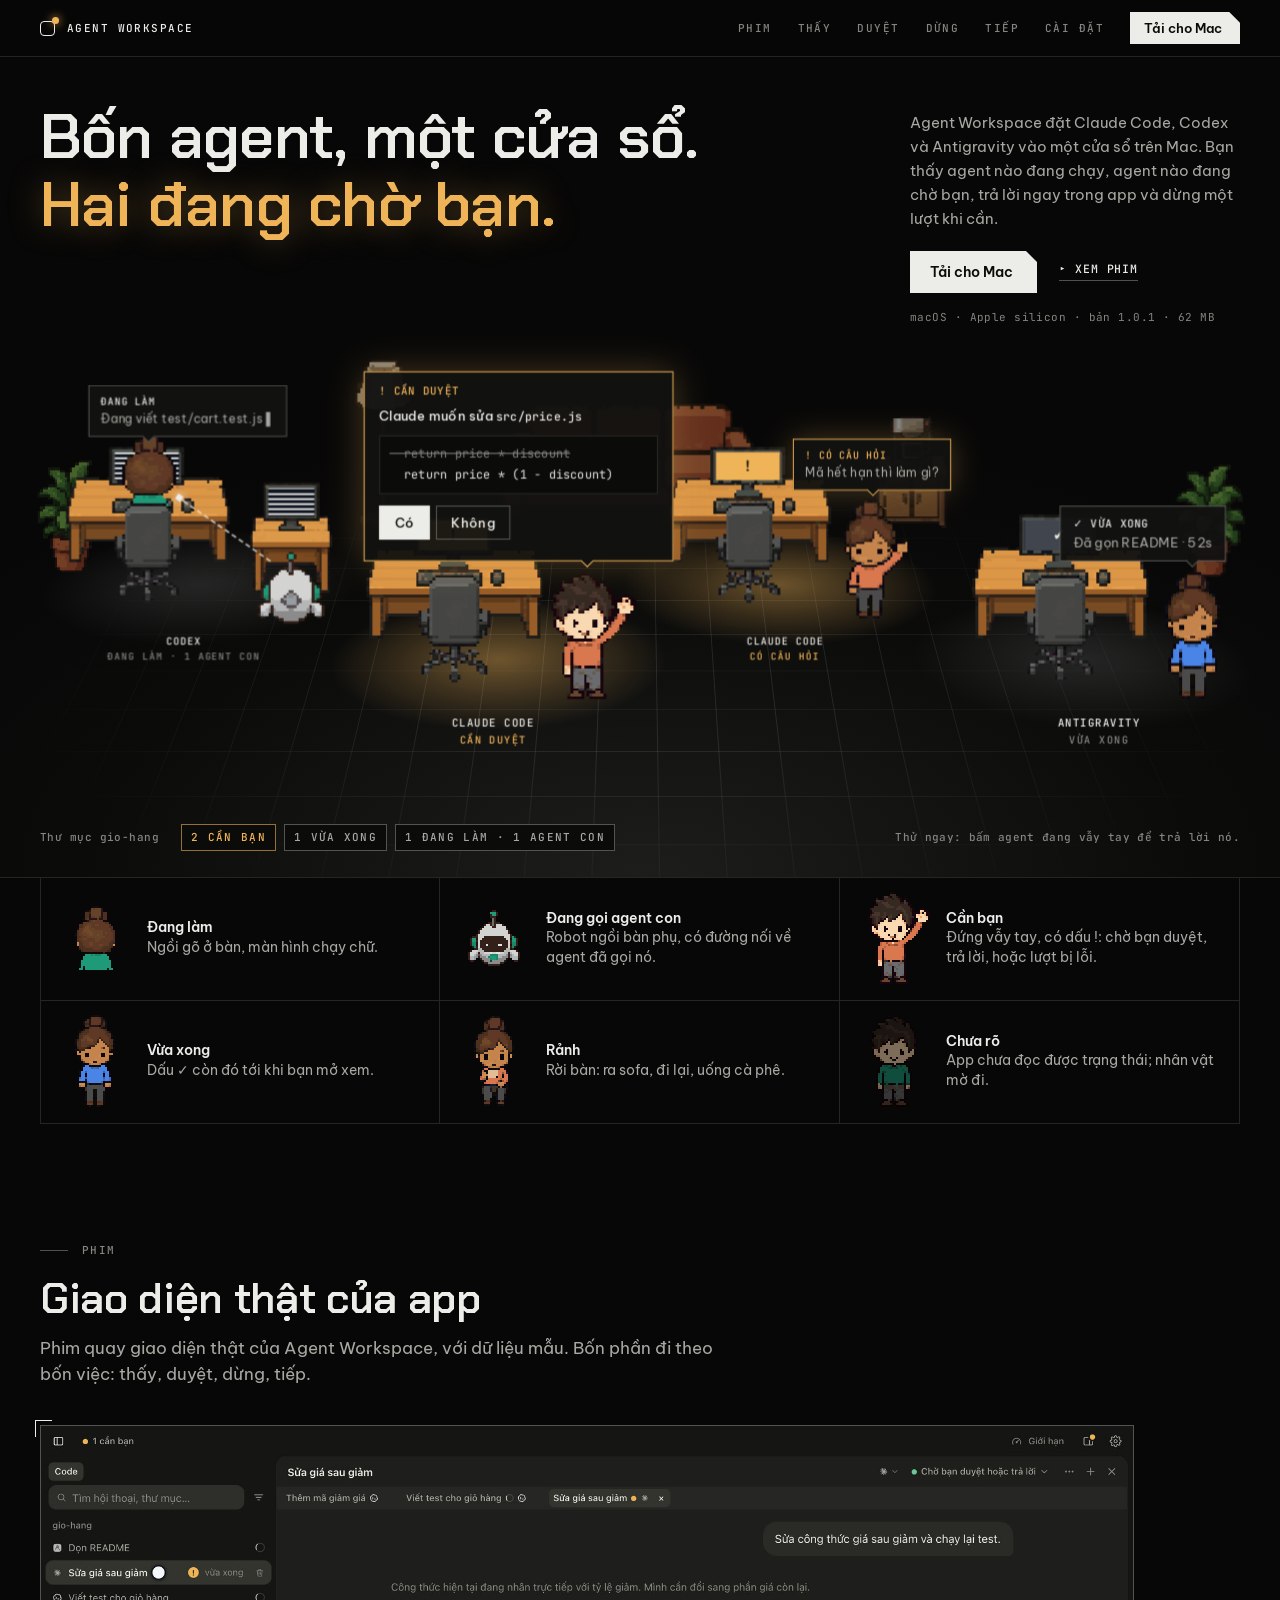
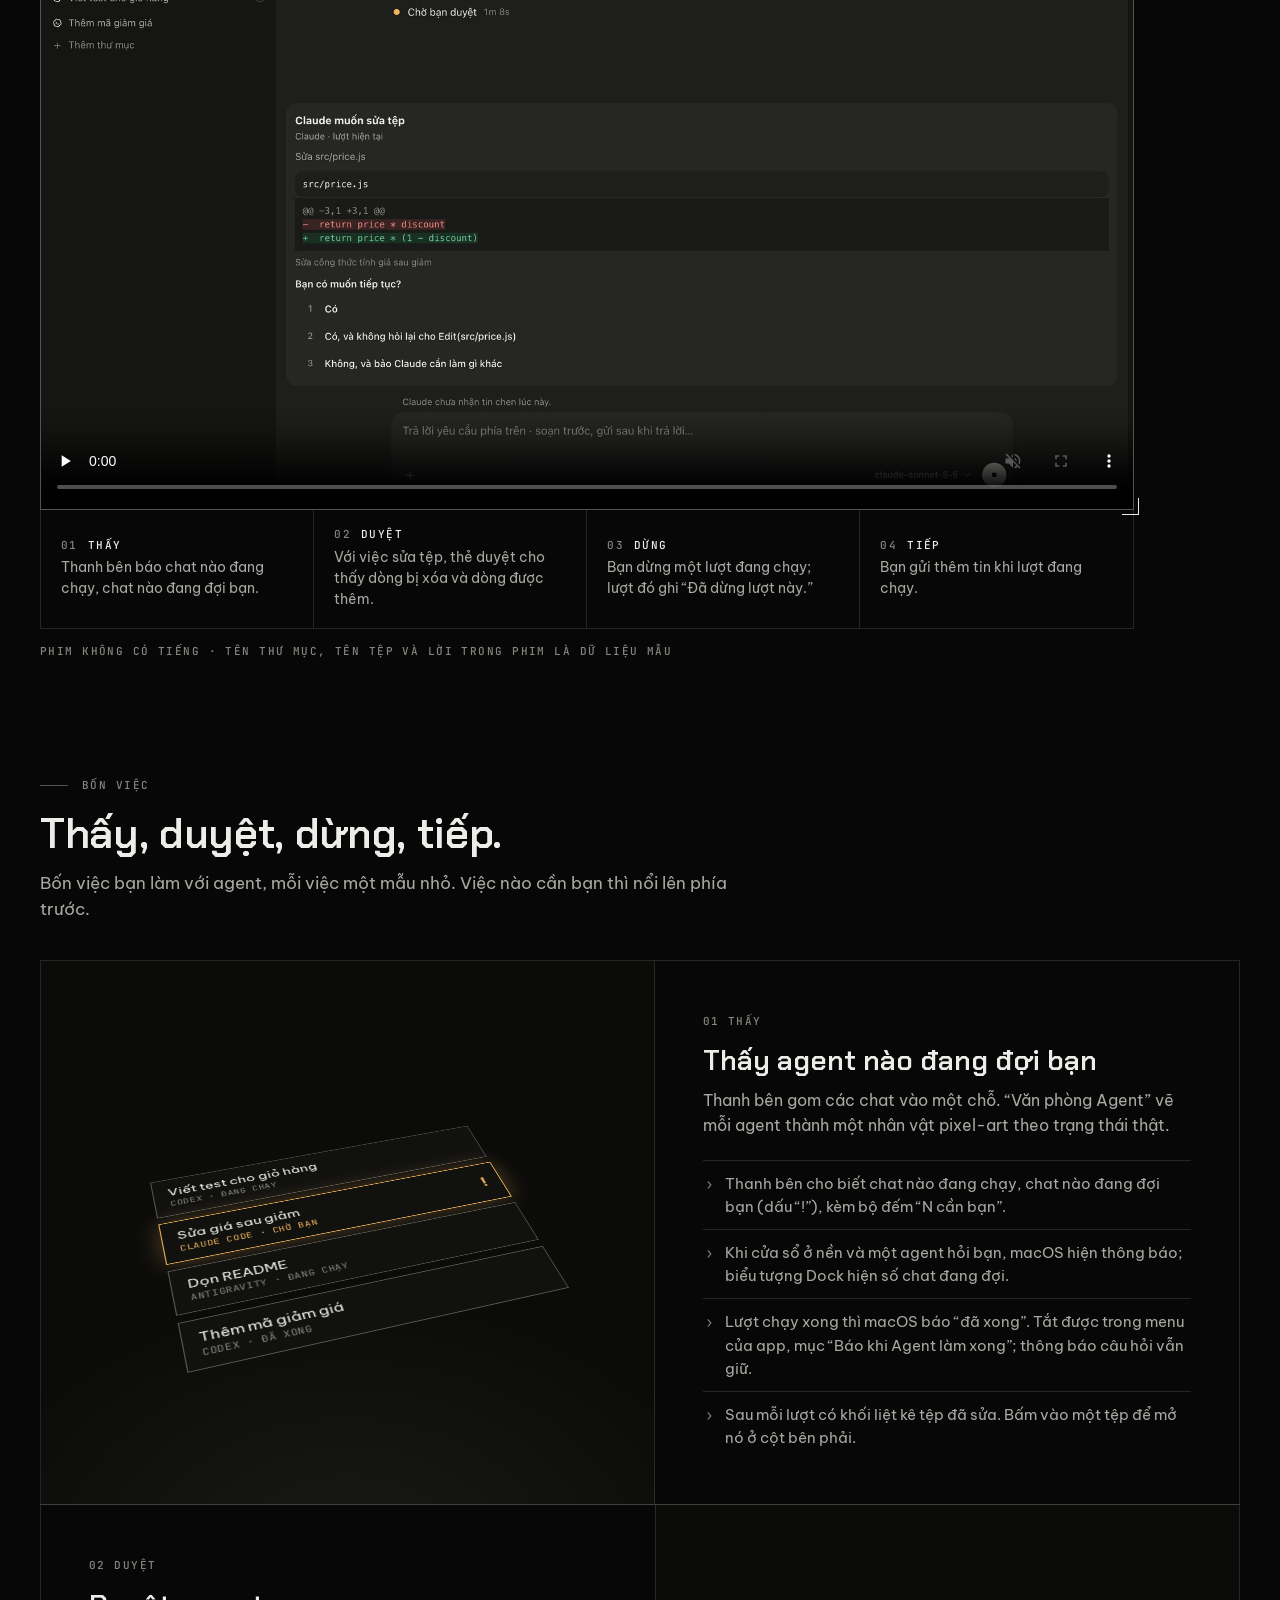
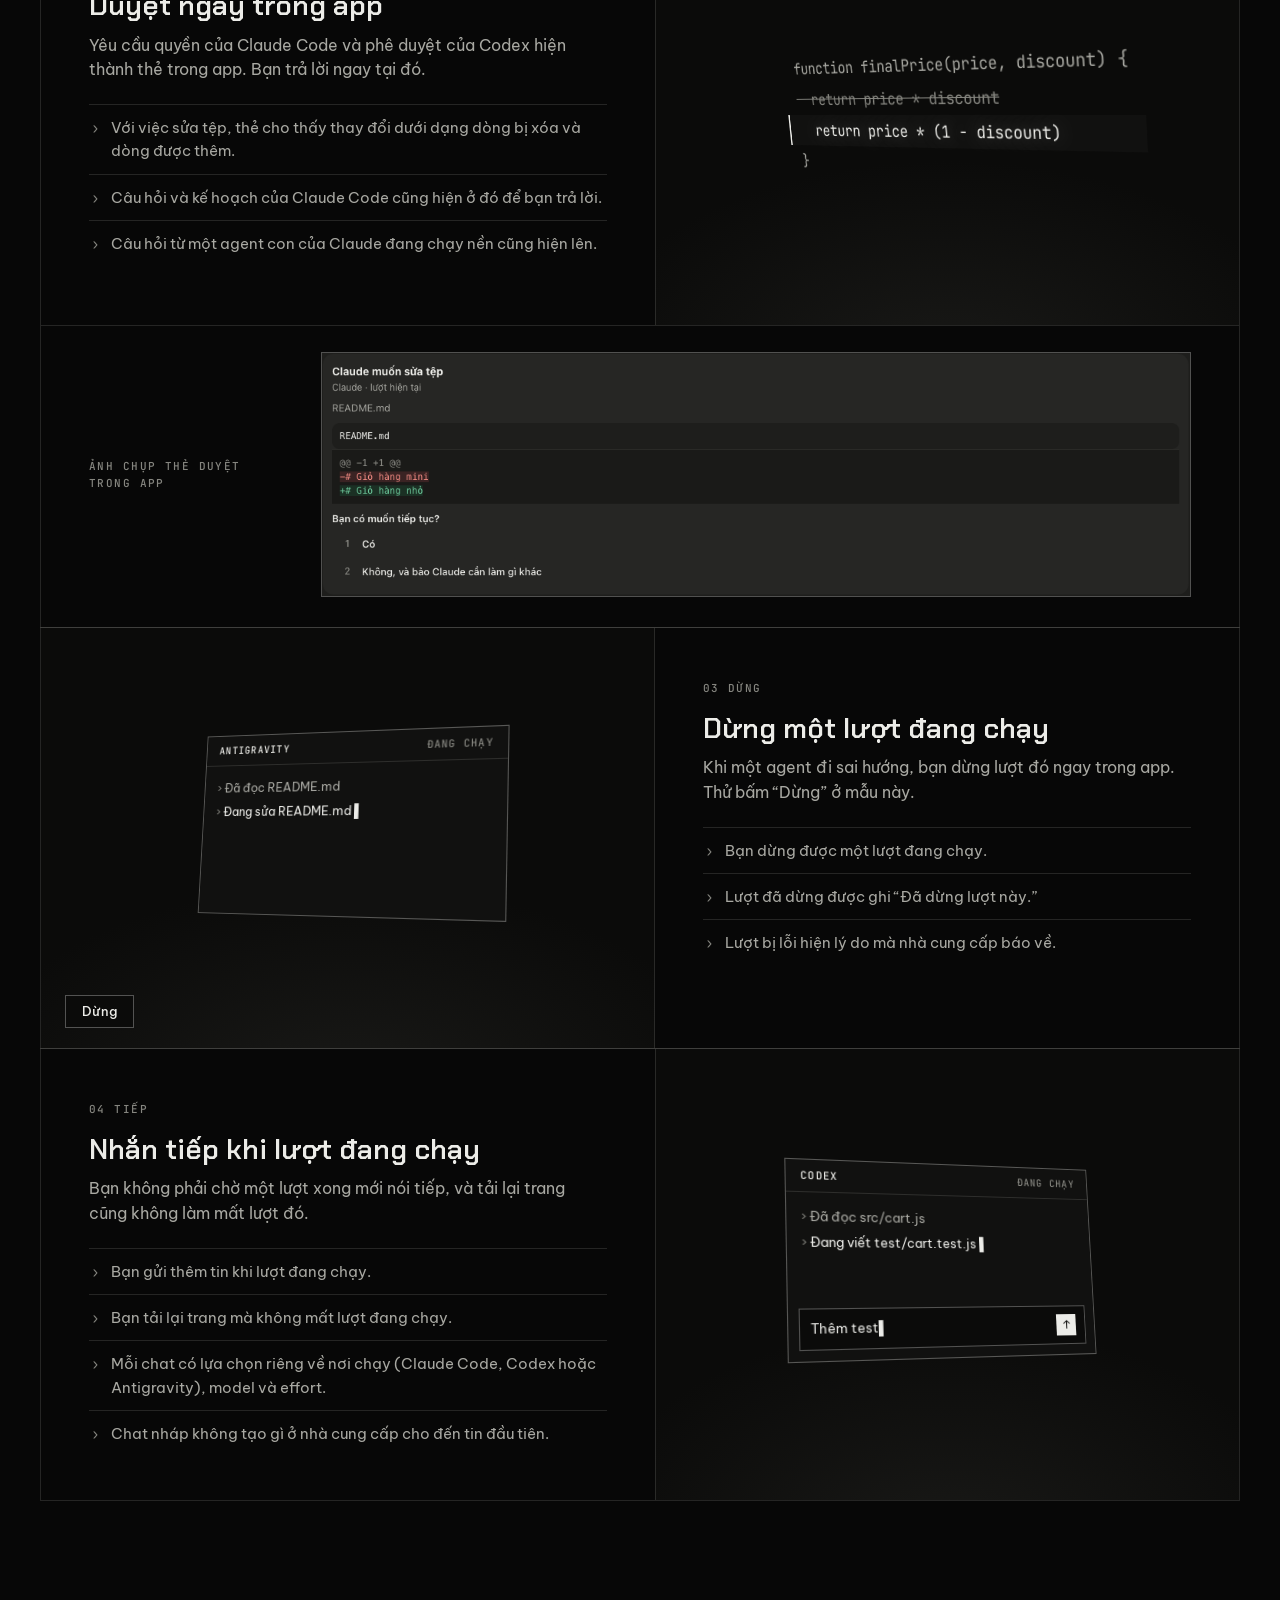
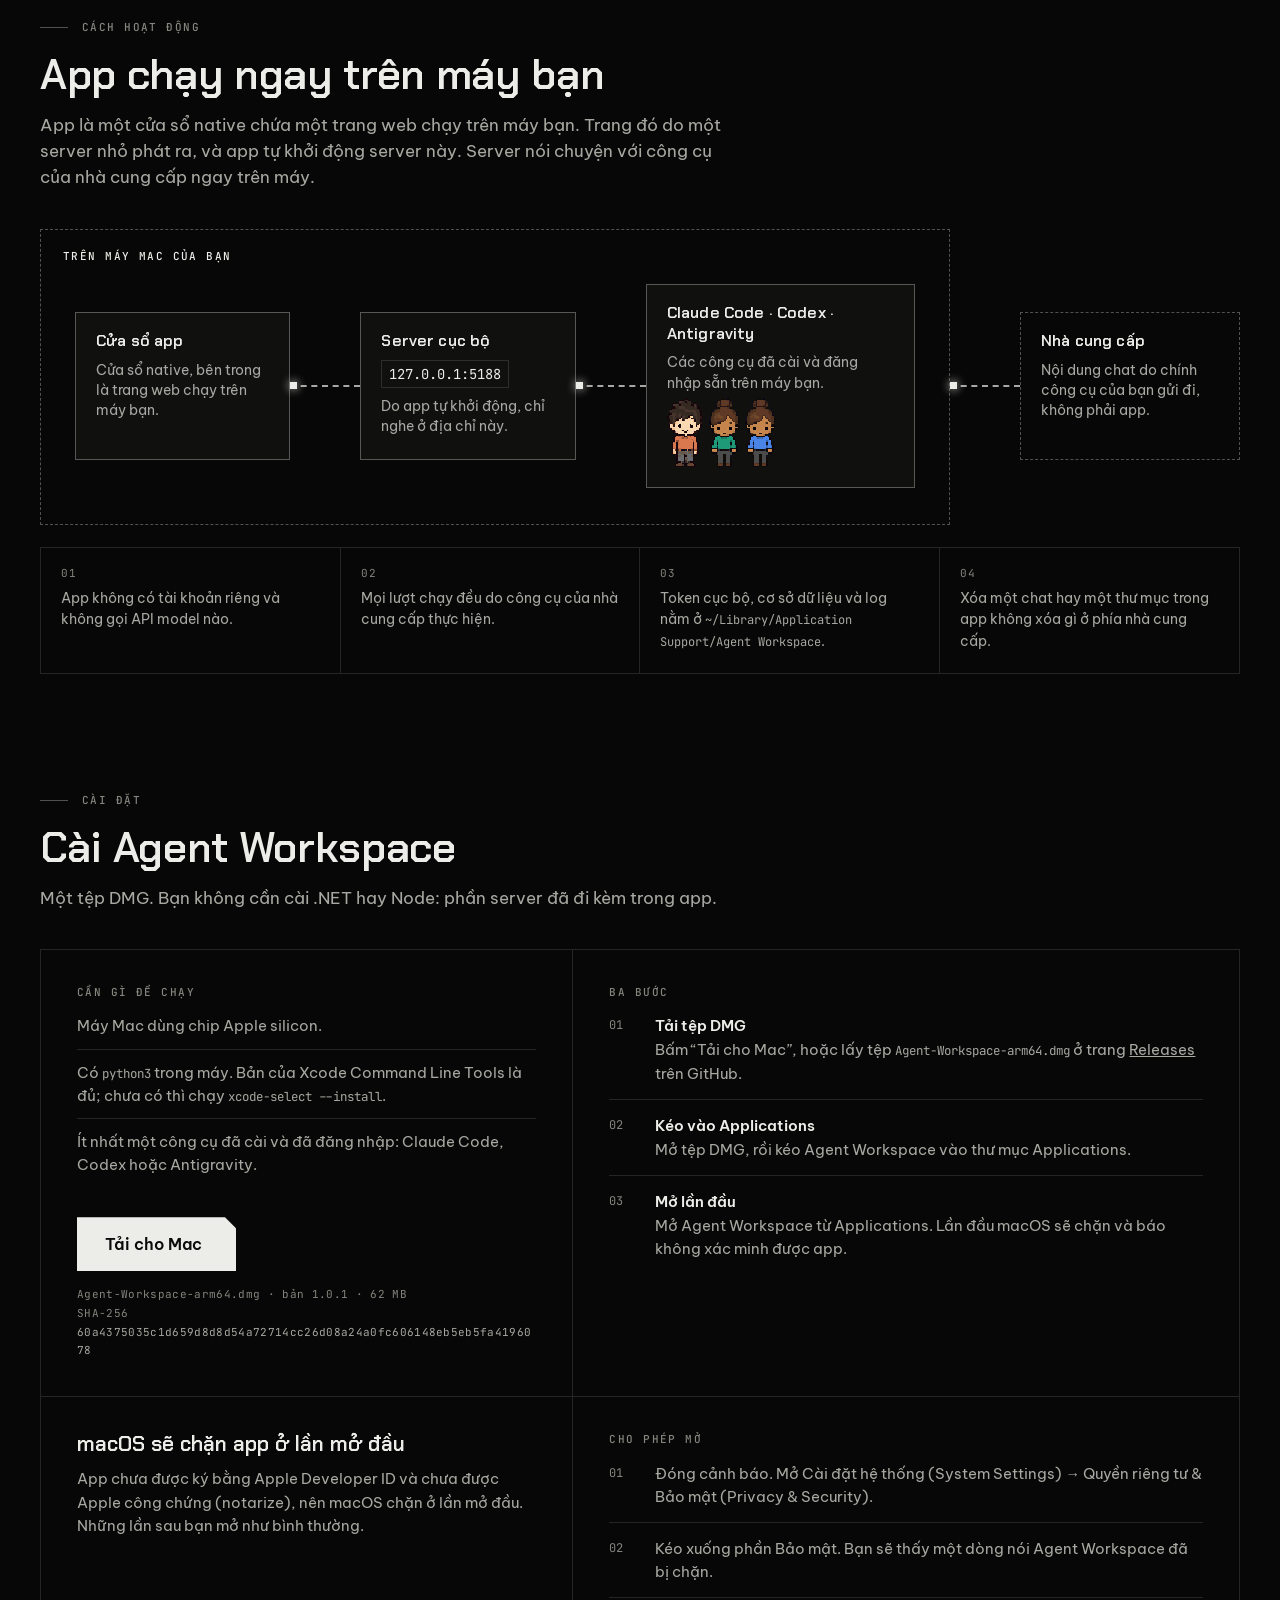
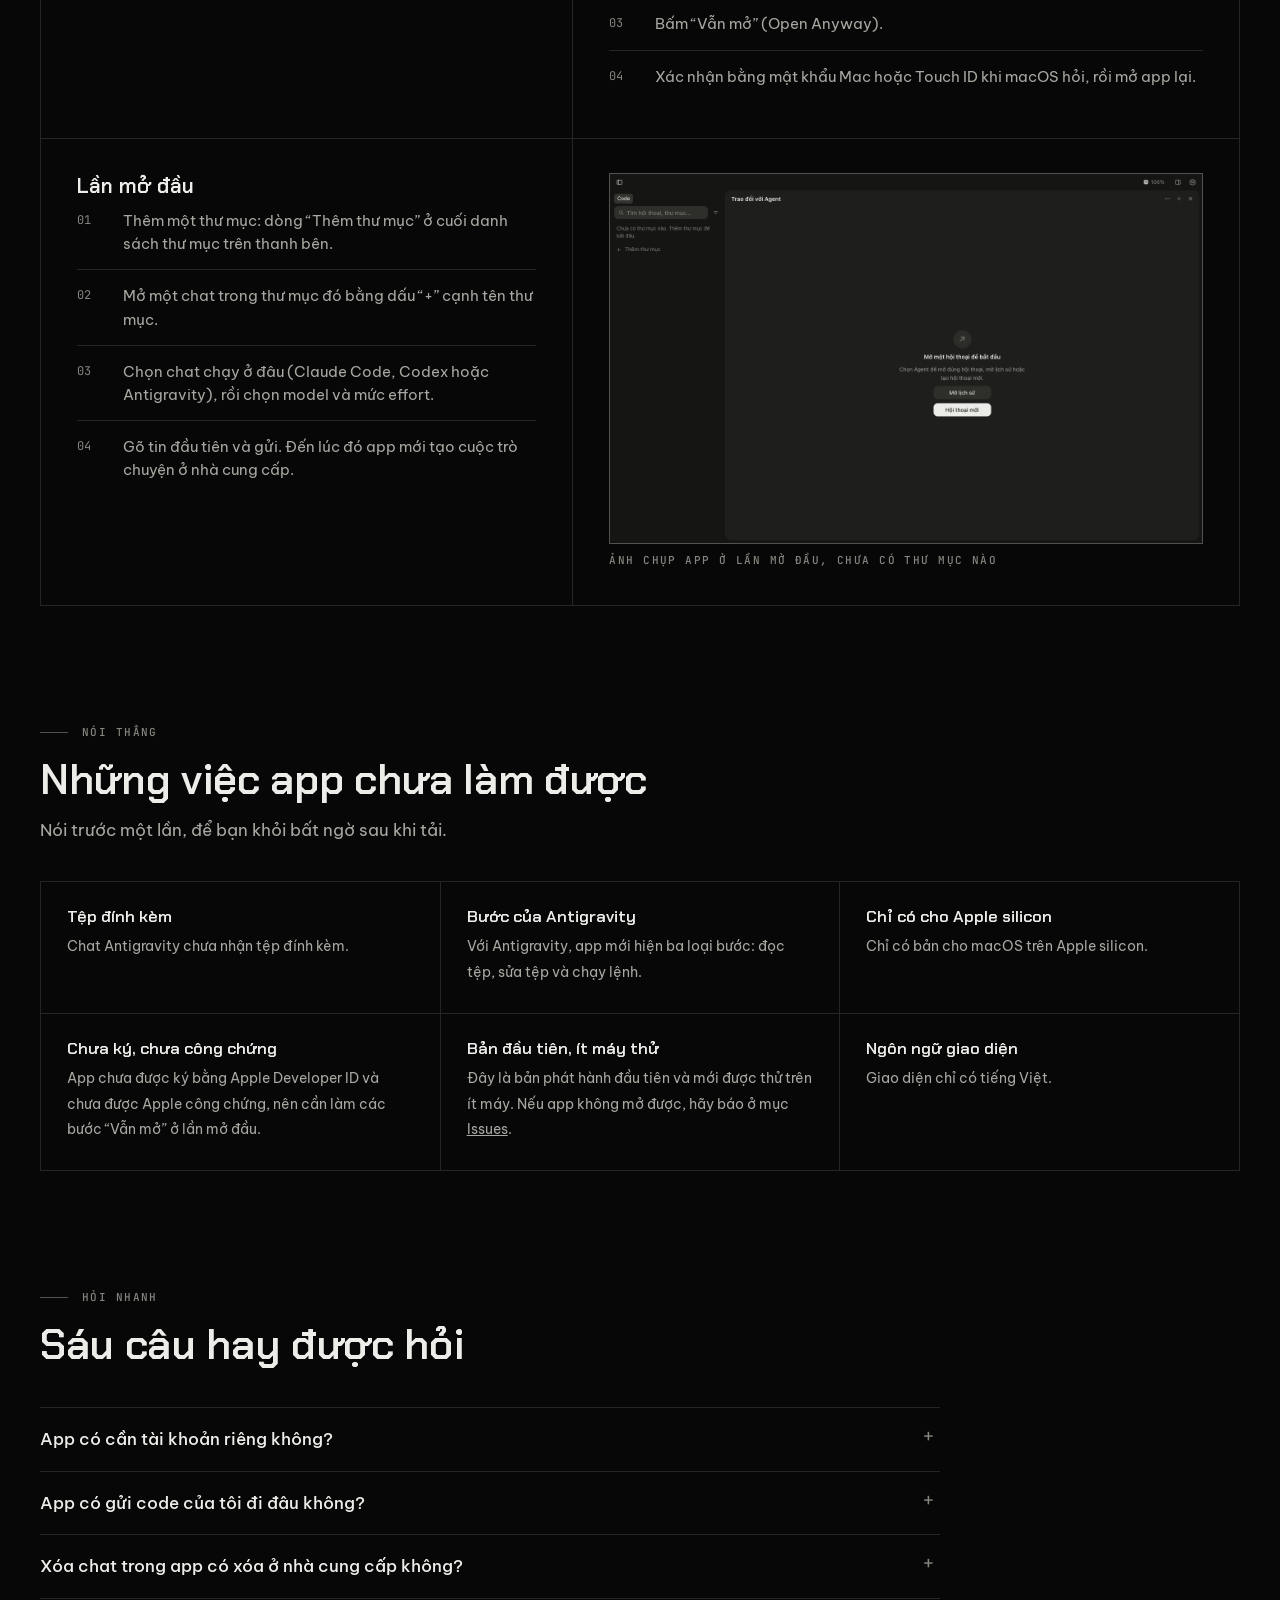
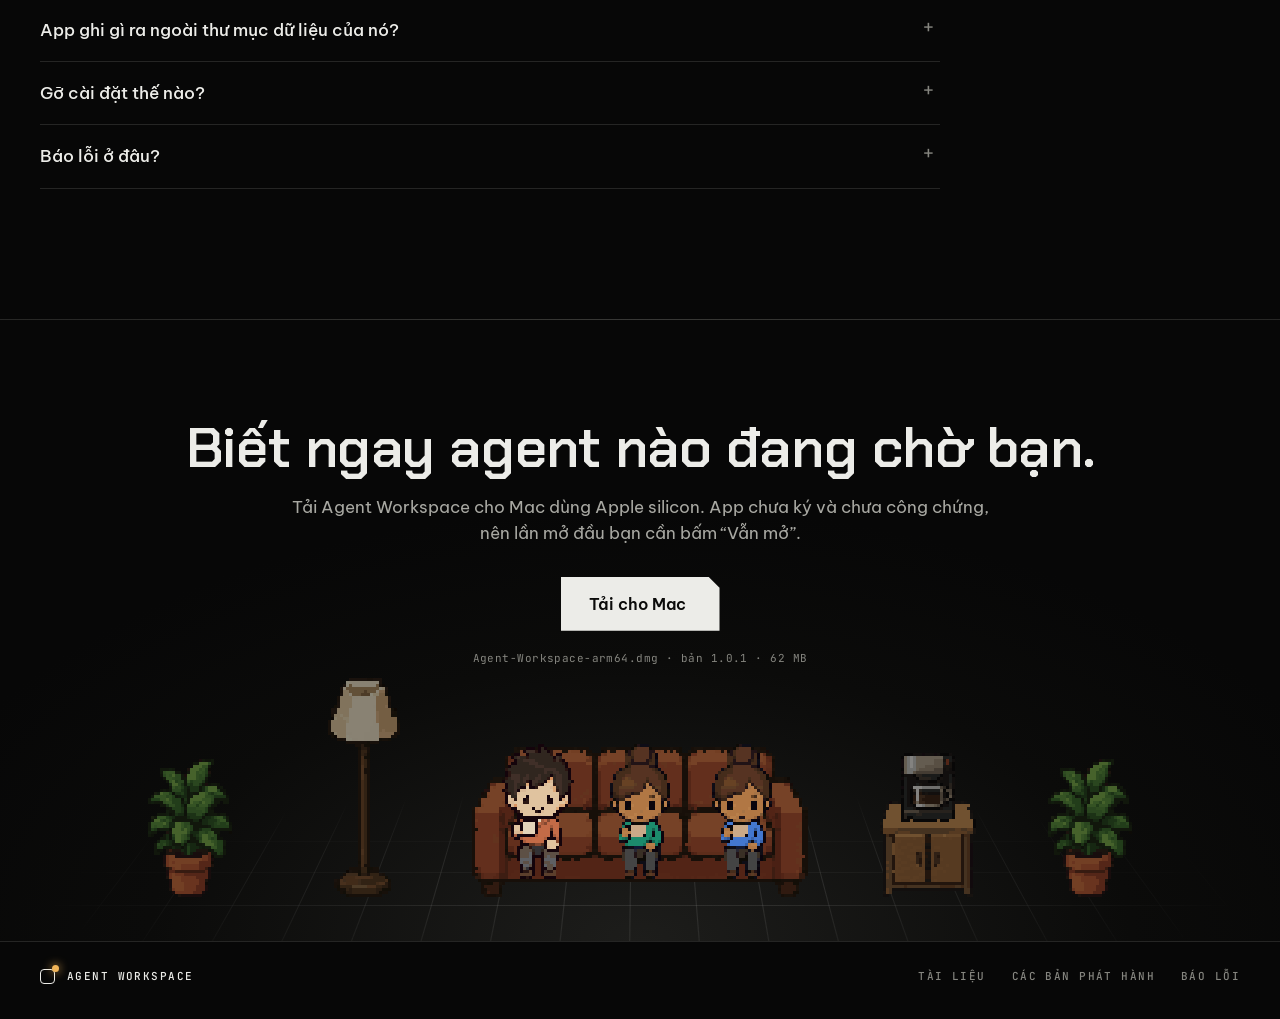
==== commit 0ef2b00a: "Show release 1.0.1 before the release info loads Co-Authored-By: Claude Opus 5.5 <noreply@anthropic." ====
--- a/index.html
+++ b/index.html
@@ -61,7 +61,7 @@
           <a class="btn" href="https://github.com/dat08101999/agent-workspace/releases/latest/download/Agent-Workspace-arm64.dmg">Tải cho Mac</a>
           <a class="more" href="#phim">▸ Xem phim</a>
         </div>
-        <p class="fine">macOS · Apple silicon · bản <span data-rel="version">1.0.0</span> · <span data-rel="size">62 MB</span></p>
+        <p class="fine">macOS · Apple silicon · bản <span data-rel="version">1.0.1</span> · <span data-rel="size">62 MB</span></p>
       </div>
     </div>
     <div id="room"><div class="stage" id="stage"><div class="floor" id="floor"></div></div></div>
@@ -224,7 +224,7 @@
         </ul>
         <div class="get" id="tai-ngay">
           <a class="btn big" href="https://github.com/dat08101999/agent-workspace/releases/latest/download/Agent-Workspace-arm64.dmg">Tải cho Mac</a>
-          <p class="fine">Agent-Workspace-arm64.dmg · bản <span data-rel="version">1.0.0</span> · <span data-rel="size">62 MB</span><br>SHA-256 <code data-rel="sha">72a97a27a70e4a486aa9d809c3ae32bbce479ce124d2ed51703b5d780555cd0f</code></p>
+          <p class="fine">Agent-Workspace-arm64.dmg · bản <span data-rel="version">1.0.1</span> · <span data-rel="size">62 MB</span><br>SHA-256 <code data-rel="sha">60a4375035c1d659d8d8d54a72714cc26d08a24a0fc606148eb5eb5fa4196078</code></p>
         </div>
       </div>
       <div>
@@ -305,7 +305,7 @@
     <h2 id="lastline">Biết ngay agent nào đang chờ bạn.</h2>
     <p class="lead">Tải Agent Workspace cho Mac dùng Apple silicon. App chưa ký và chưa công chứng, nên lần mở đầu bạn cần bấm “Vẫn mở”.</p>
     <a class="btn big" href="https://github.com/dat08101999/agent-workspace/releases/latest/download/Agent-Workspace-arm64.dmg">Tải cho Mac</a>
-    <p class="fine">Agent-Workspace-arm64.dmg · bản <span data-rel="version">1.0.0</span> · <span data-rel="size">62 MB</span></p>
+    <p class="fine">Agent-Workspace-arm64.dmg · bản <span data-rel="version">1.0.1</span> · <span data-rel="size">62 MB</span></p>
     <div class="lounge" aria-hidden="true"><div class="tiles"></div><div class="set" id="lounge"></div></div>
   </section>
 </main>
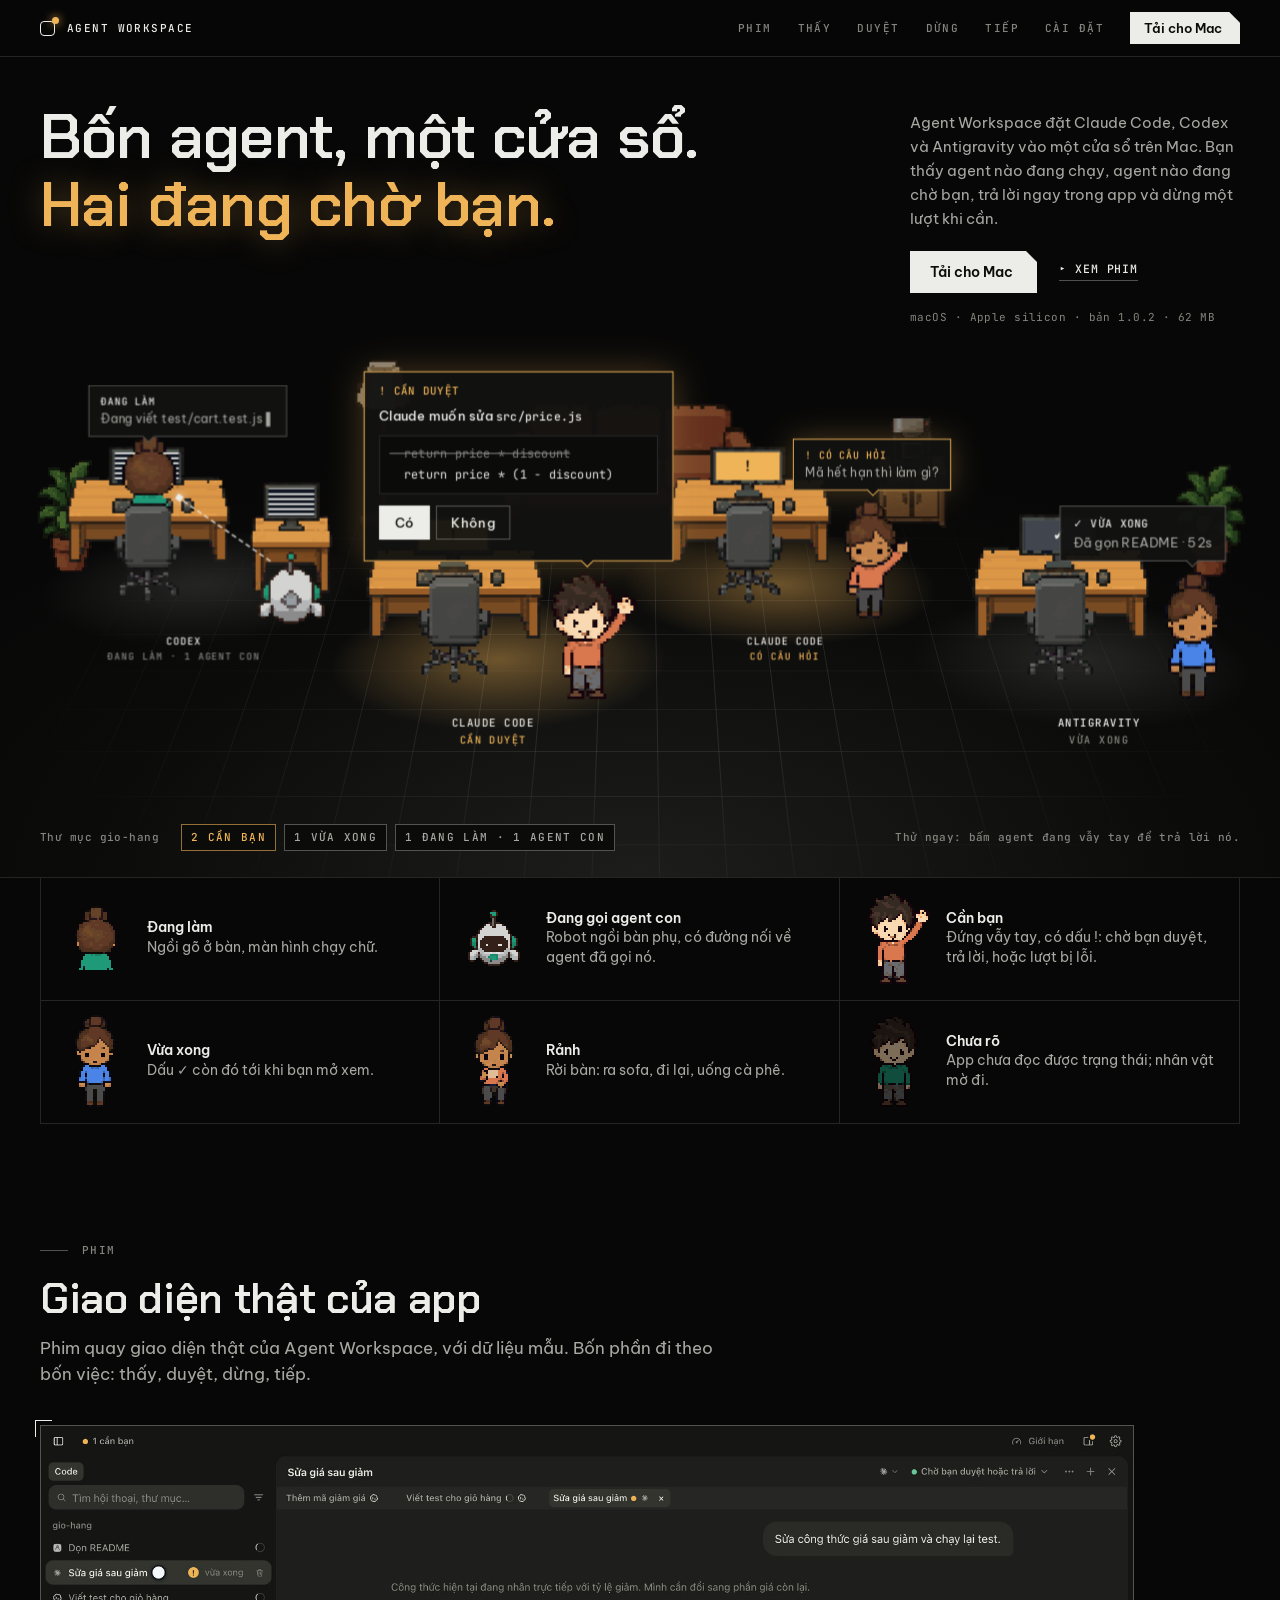
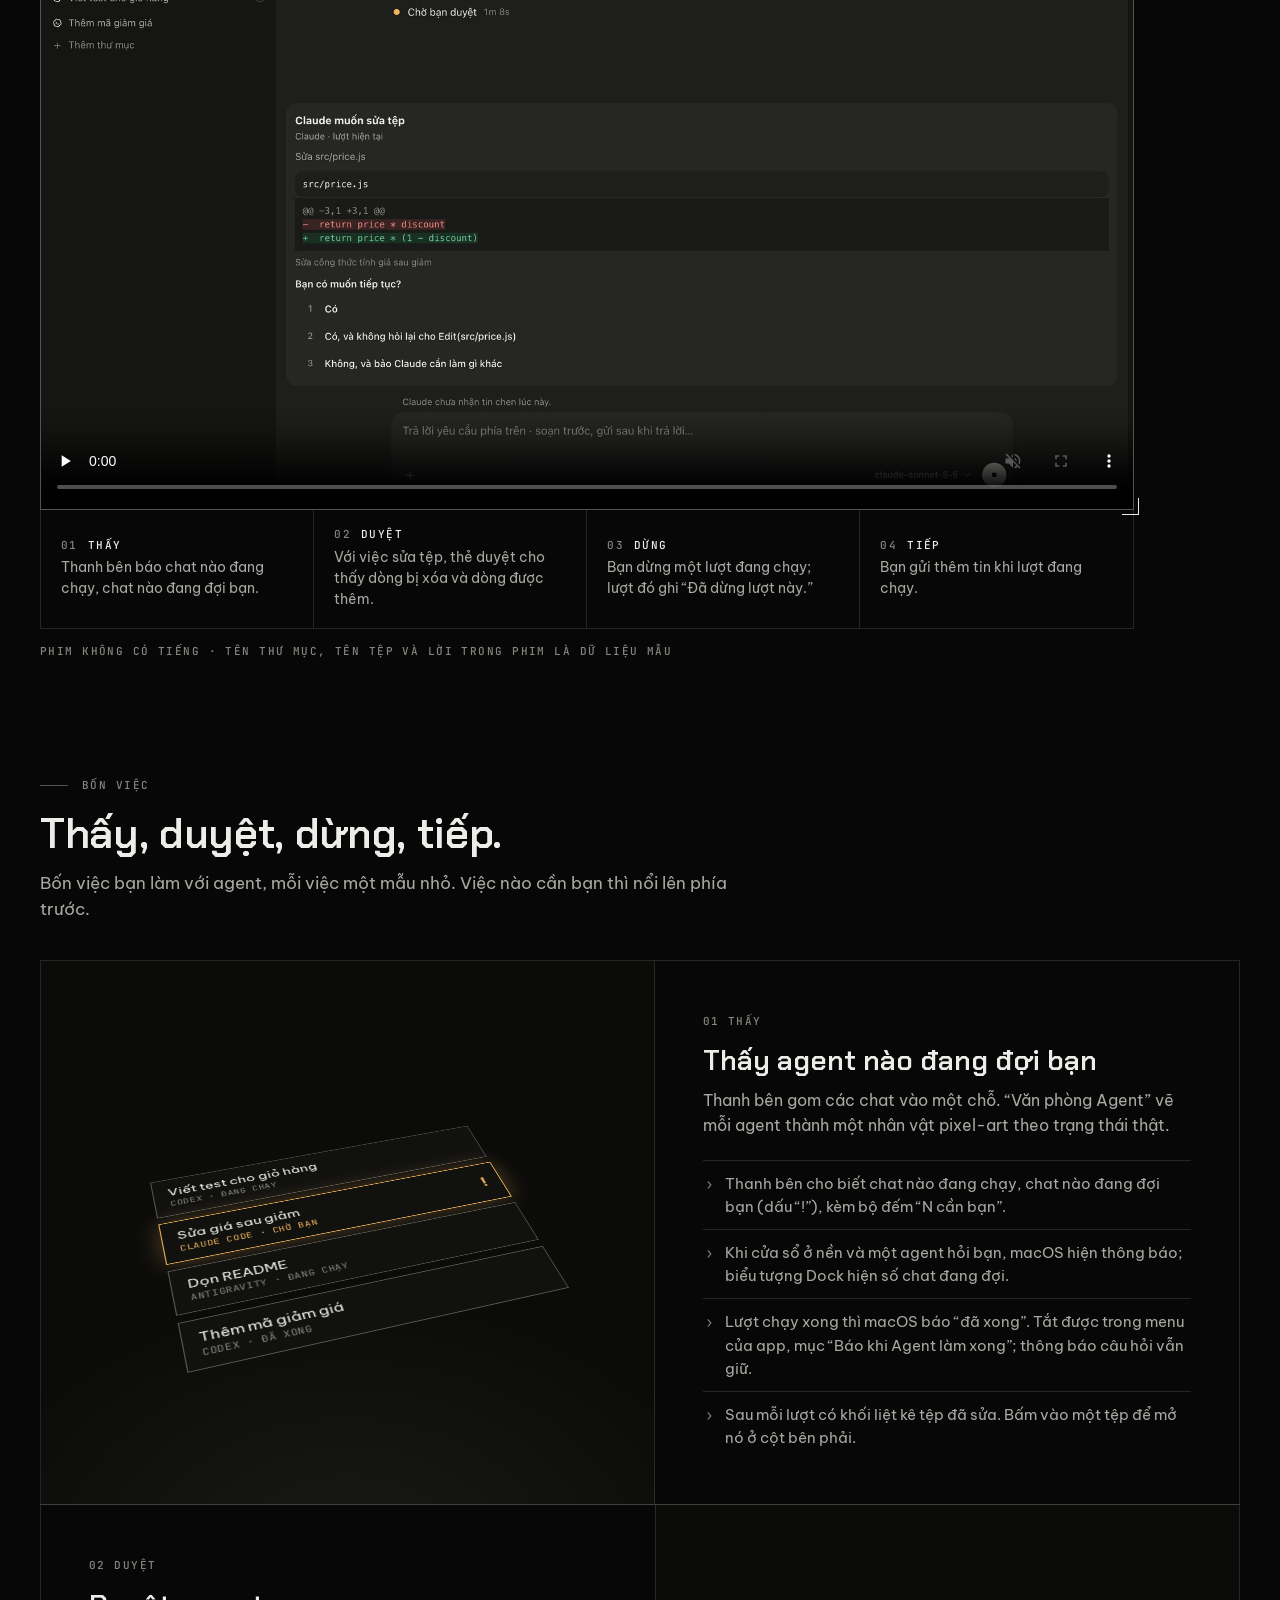
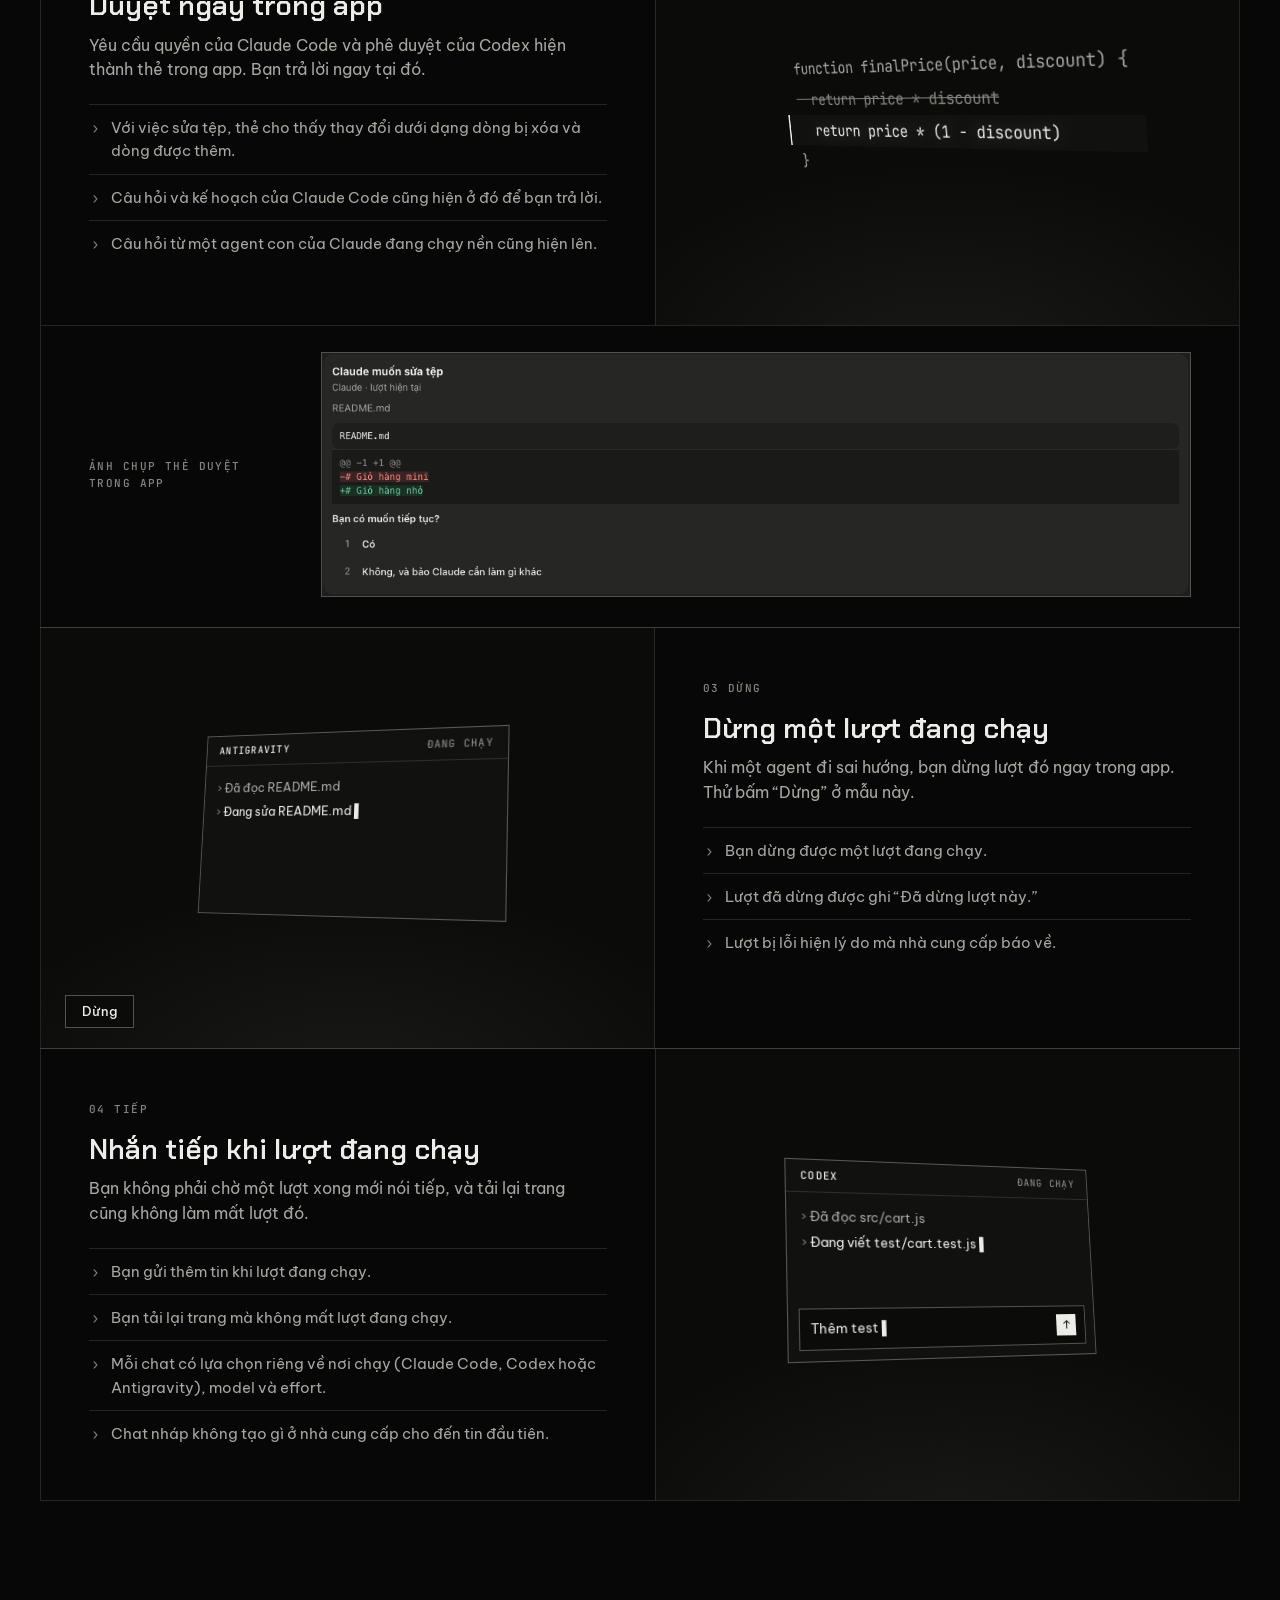
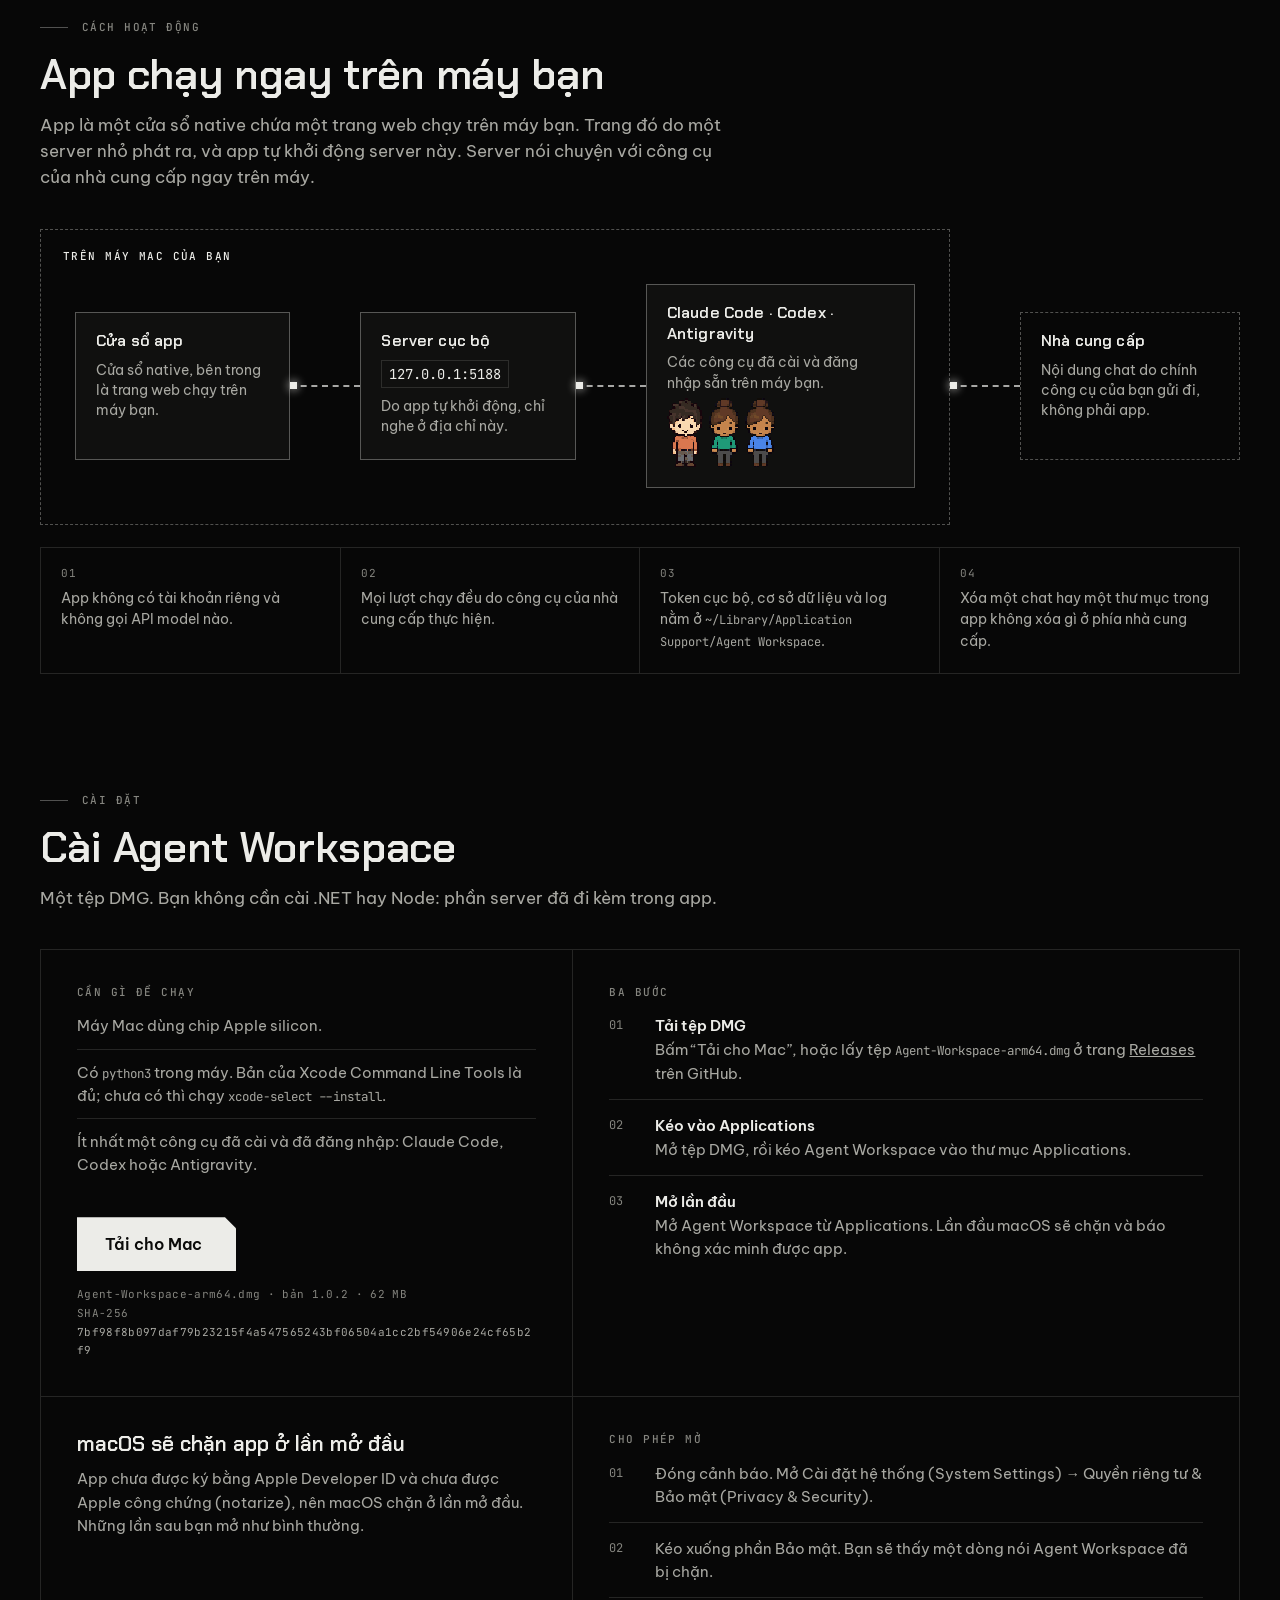
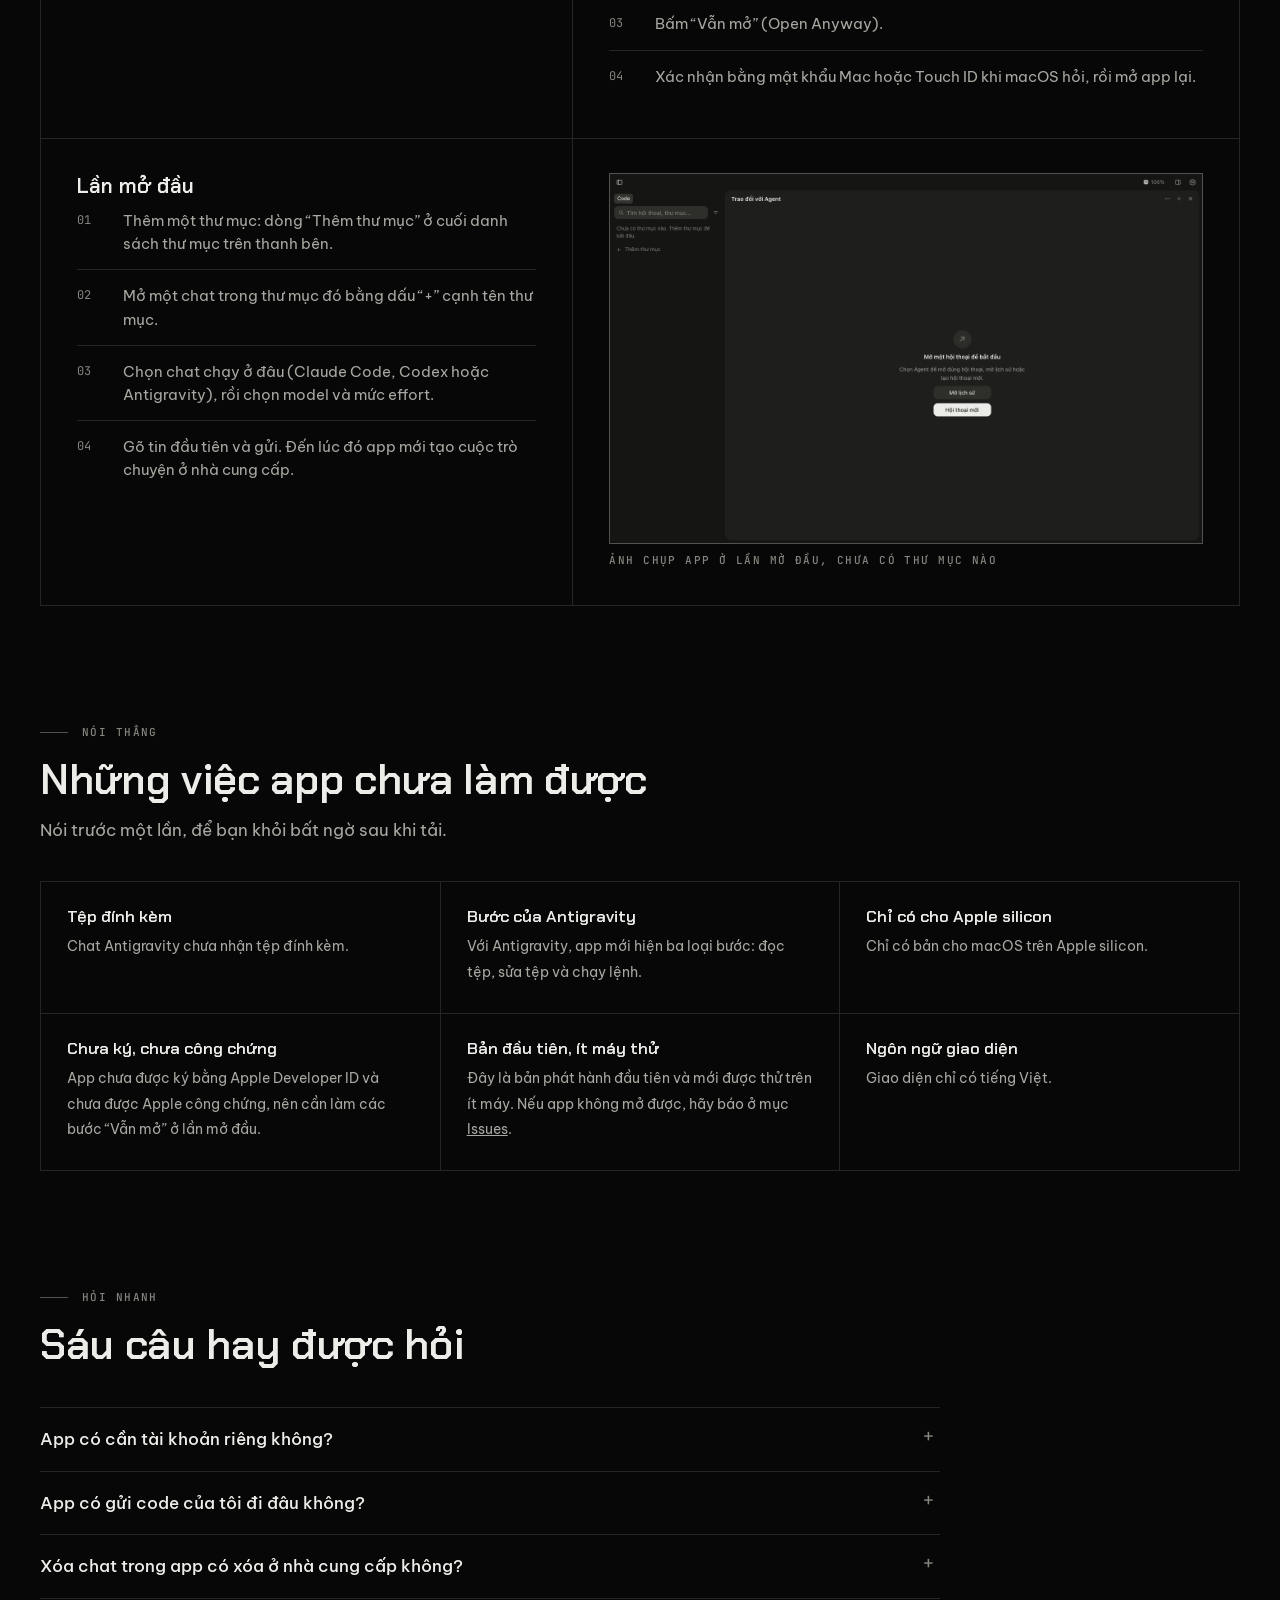
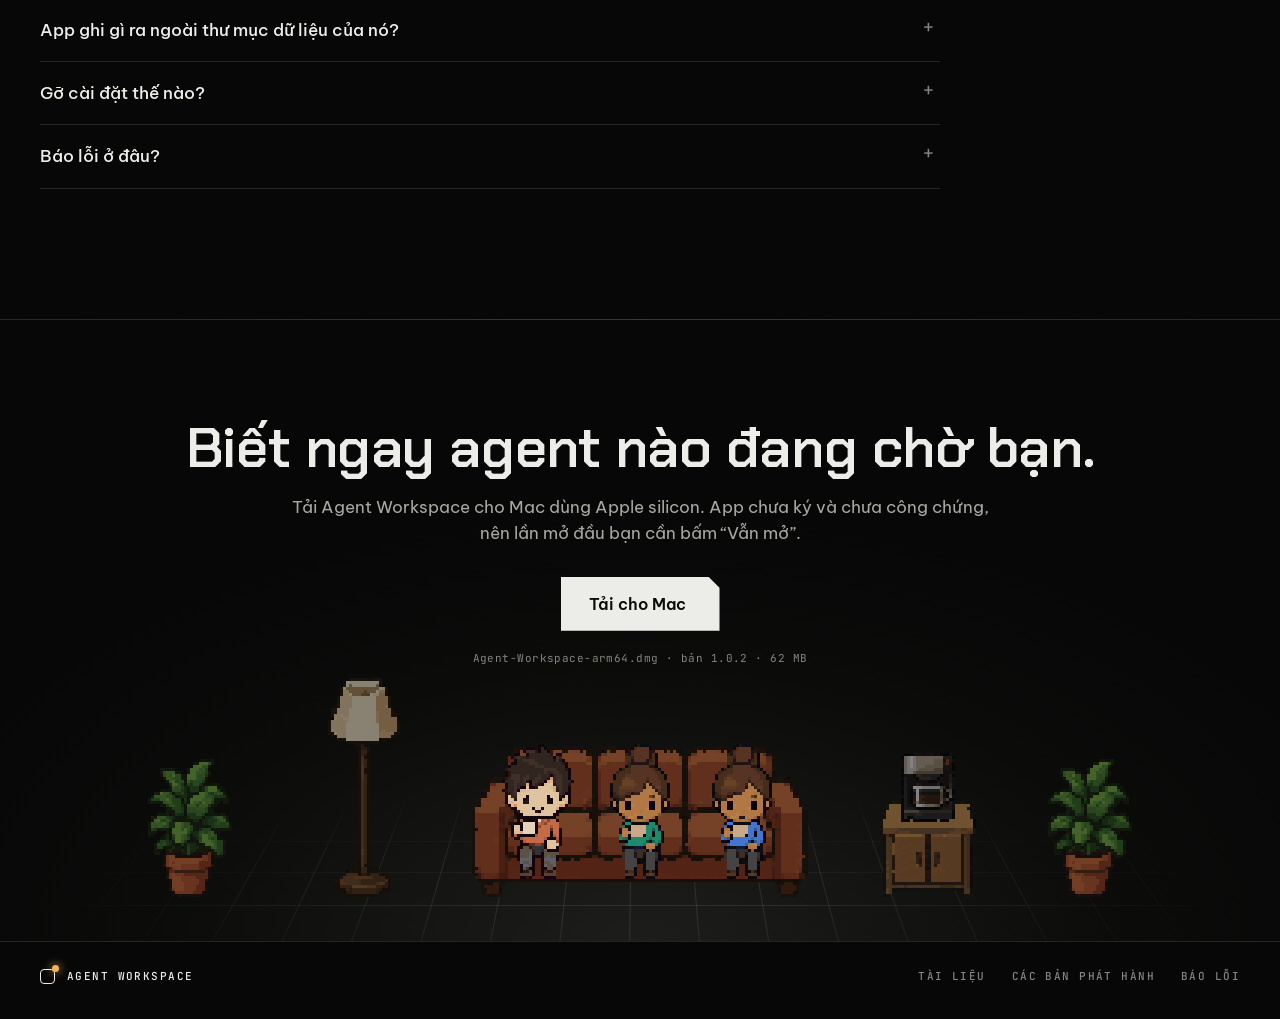
==== commit 96c98e6d: "Show 1.0.2 as the fallback release" ====
--- a/index.html
+++ b/index.html
@@ -61,7 +61,7 @@
           <a class="btn" href="https://github.com/dat08101999/agent-workspace/releases/latest/download/Agent-Workspace-arm64.dmg">Tải cho Mac</a>
           <a class="more" href="#phim">▸ Xem phim</a>
         </div>
-        <p class="fine">macOS · Apple silicon · bản <span data-rel="version">1.0.1</span> · <span data-rel="size">62 MB</span></p>
+        <p class="fine">macOS · Apple silicon · bản <span data-rel="version">1.0.2</span> · <span data-rel="size">62 MB</span></p>
       </div>
     </div>
     <div id="room"><div class="stage" id="stage"><div class="floor" id="floor"></div></div></div>
@@ -224,7 +224,7 @@
         </ul>
         <div class="get" id="tai-ngay">
           <a class="btn big" href="https://github.com/dat08101999/agent-workspace/releases/latest/download/Agent-Workspace-arm64.dmg">Tải cho Mac</a>
-          <p class="fine">Agent-Workspace-arm64.dmg · bản <span data-rel="version">1.0.1</span> · <span data-rel="size">62 MB</span><br>SHA-256 <code data-rel="sha">60a4375035c1d659d8d8d54a72714cc26d08a24a0fc606148eb5eb5fa4196078</code></p>
+          <p class="fine">Agent-Workspace-arm64.dmg · bản <span data-rel="version">1.0.2</span> · <span data-rel="size">62 MB</span><br>SHA-256 <code data-rel="sha">7bf98f8b097daf79b23215f4a547565243bf06504a1cc2bf54906e24cf65b2f9</code></p>
         </div>
       </div>
       <div>
@@ -305,7 +305,7 @@
     <h2 id="lastline">Biết ngay agent nào đang chờ bạn.</h2>
     <p class="lead">Tải Agent Workspace cho Mac dùng Apple silicon. App chưa ký và chưa công chứng, nên lần mở đầu bạn cần bấm “Vẫn mở”.</p>
     <a class="btn big" href="https://github.com/dat08101999/agent-workspace/releases/latest/download/Agent-Workspace-arm64.dmg">Tải cho Mac</a>
-    <p class="fine">Agent-Workspace-arm64.dmg · bản <span data-rel="version">1.0.1</span> · <span data-rel="size">62 MB</span></p>
+    <p class="fine">Agent-Workspace-arm64.dmg · bản <span data-rel="version">1.0.2</span> · <span data-rel="size">62 MB</span></p>
     <div class="lounge" aria-hidden="true"><div class="tiles"></div><div class="set" id="lounge"></div></div>
   </section>
 </main>
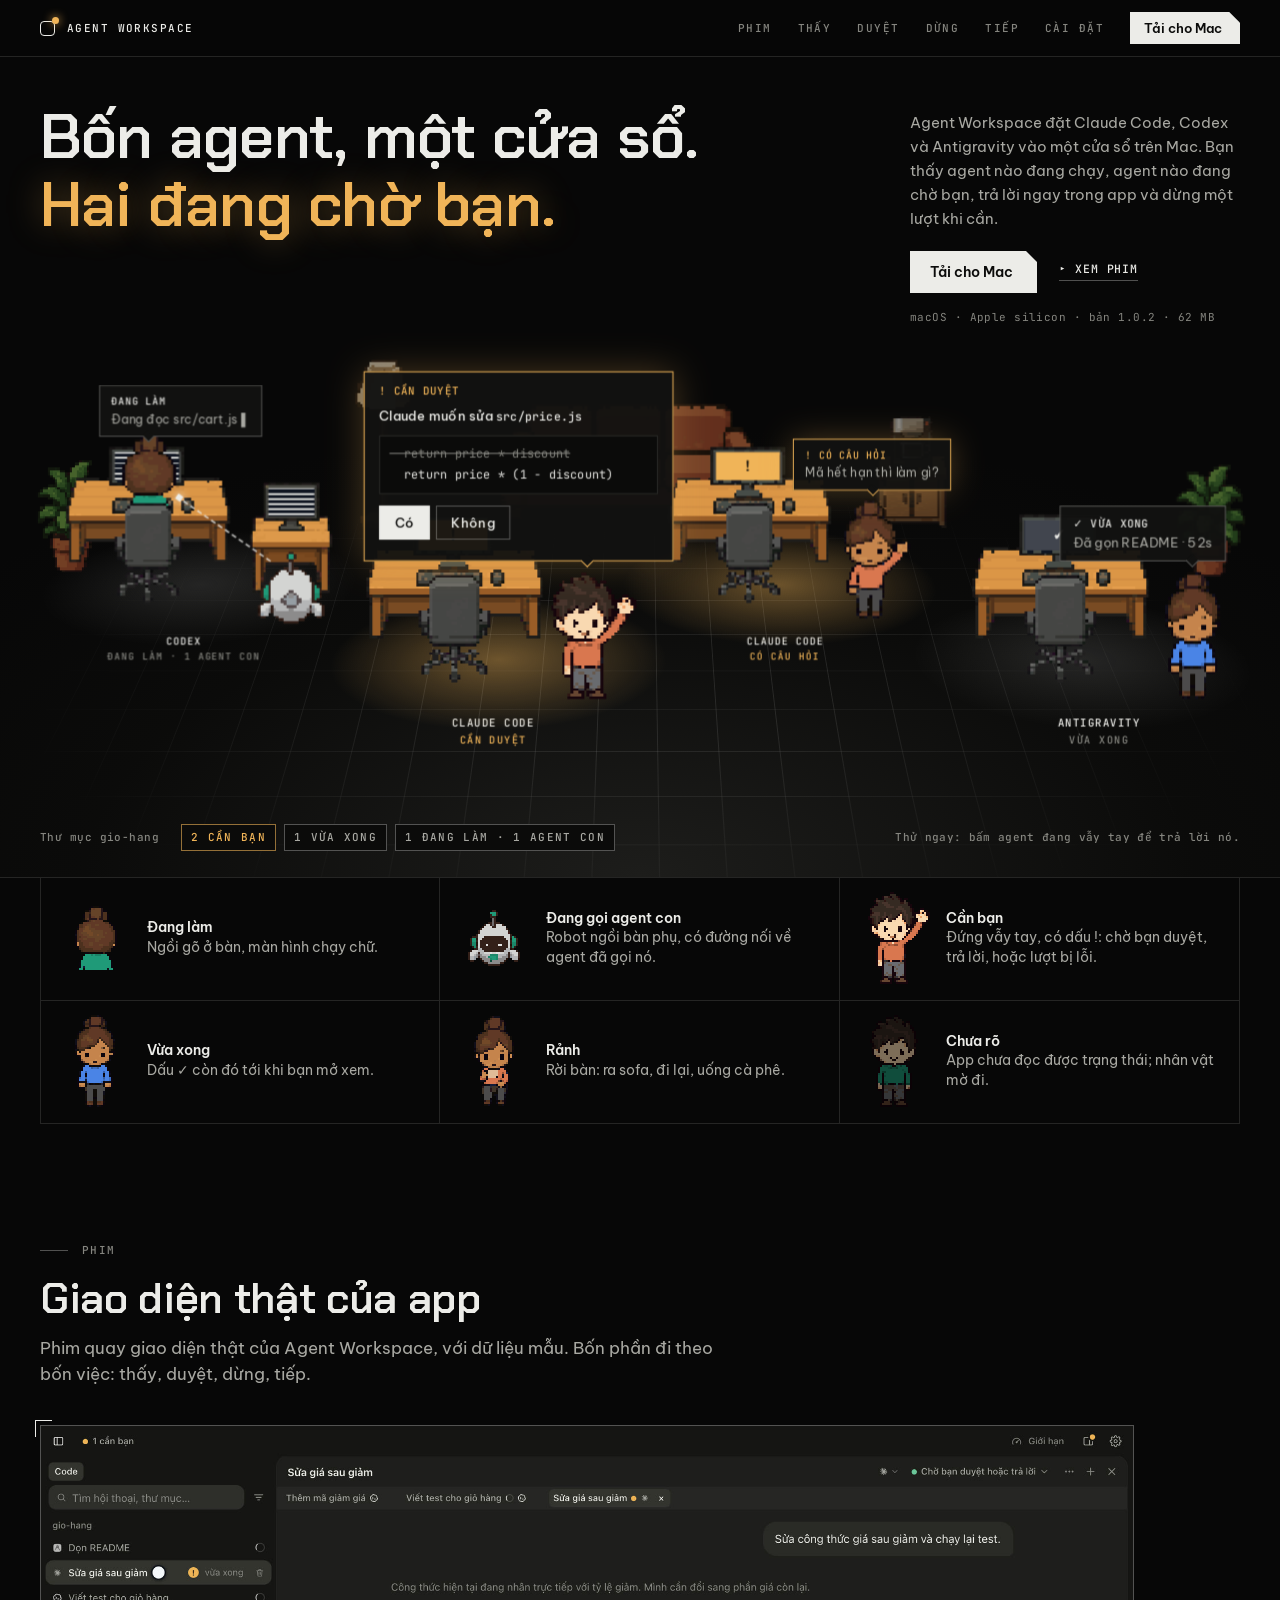
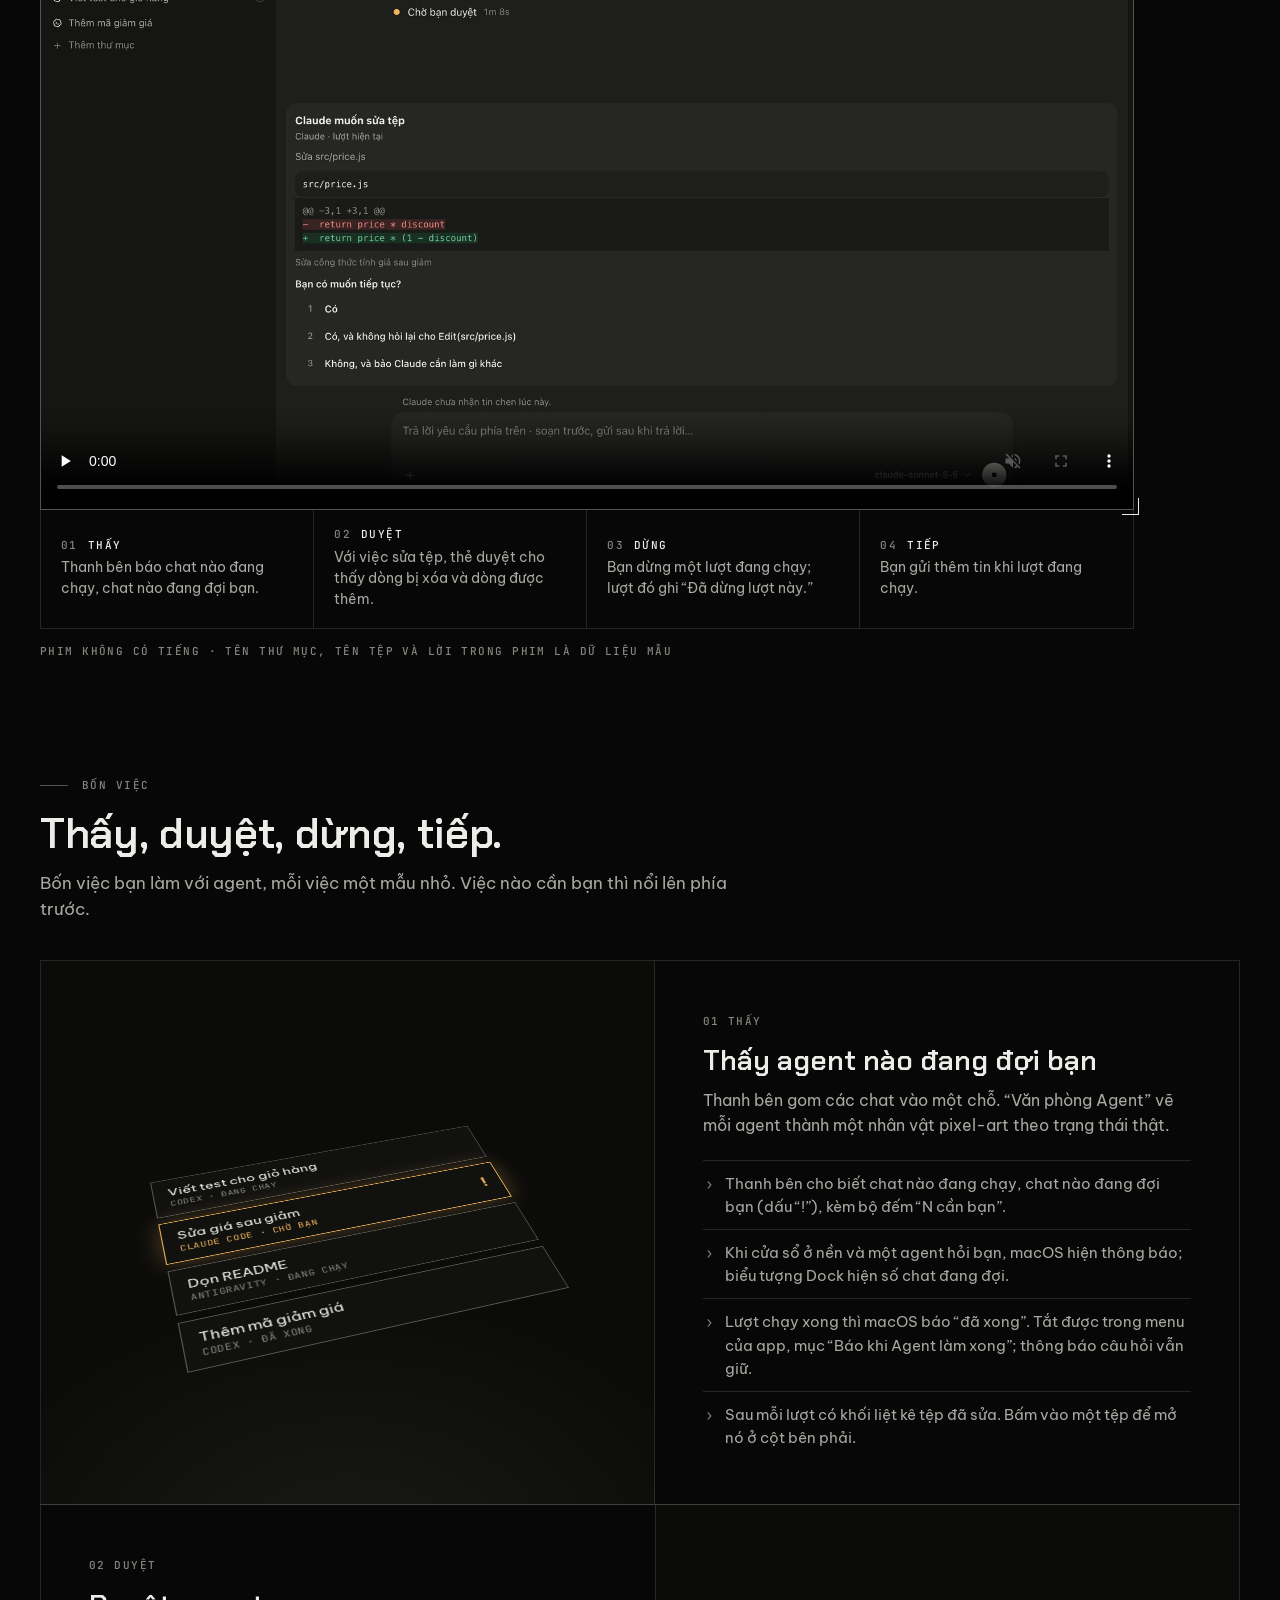
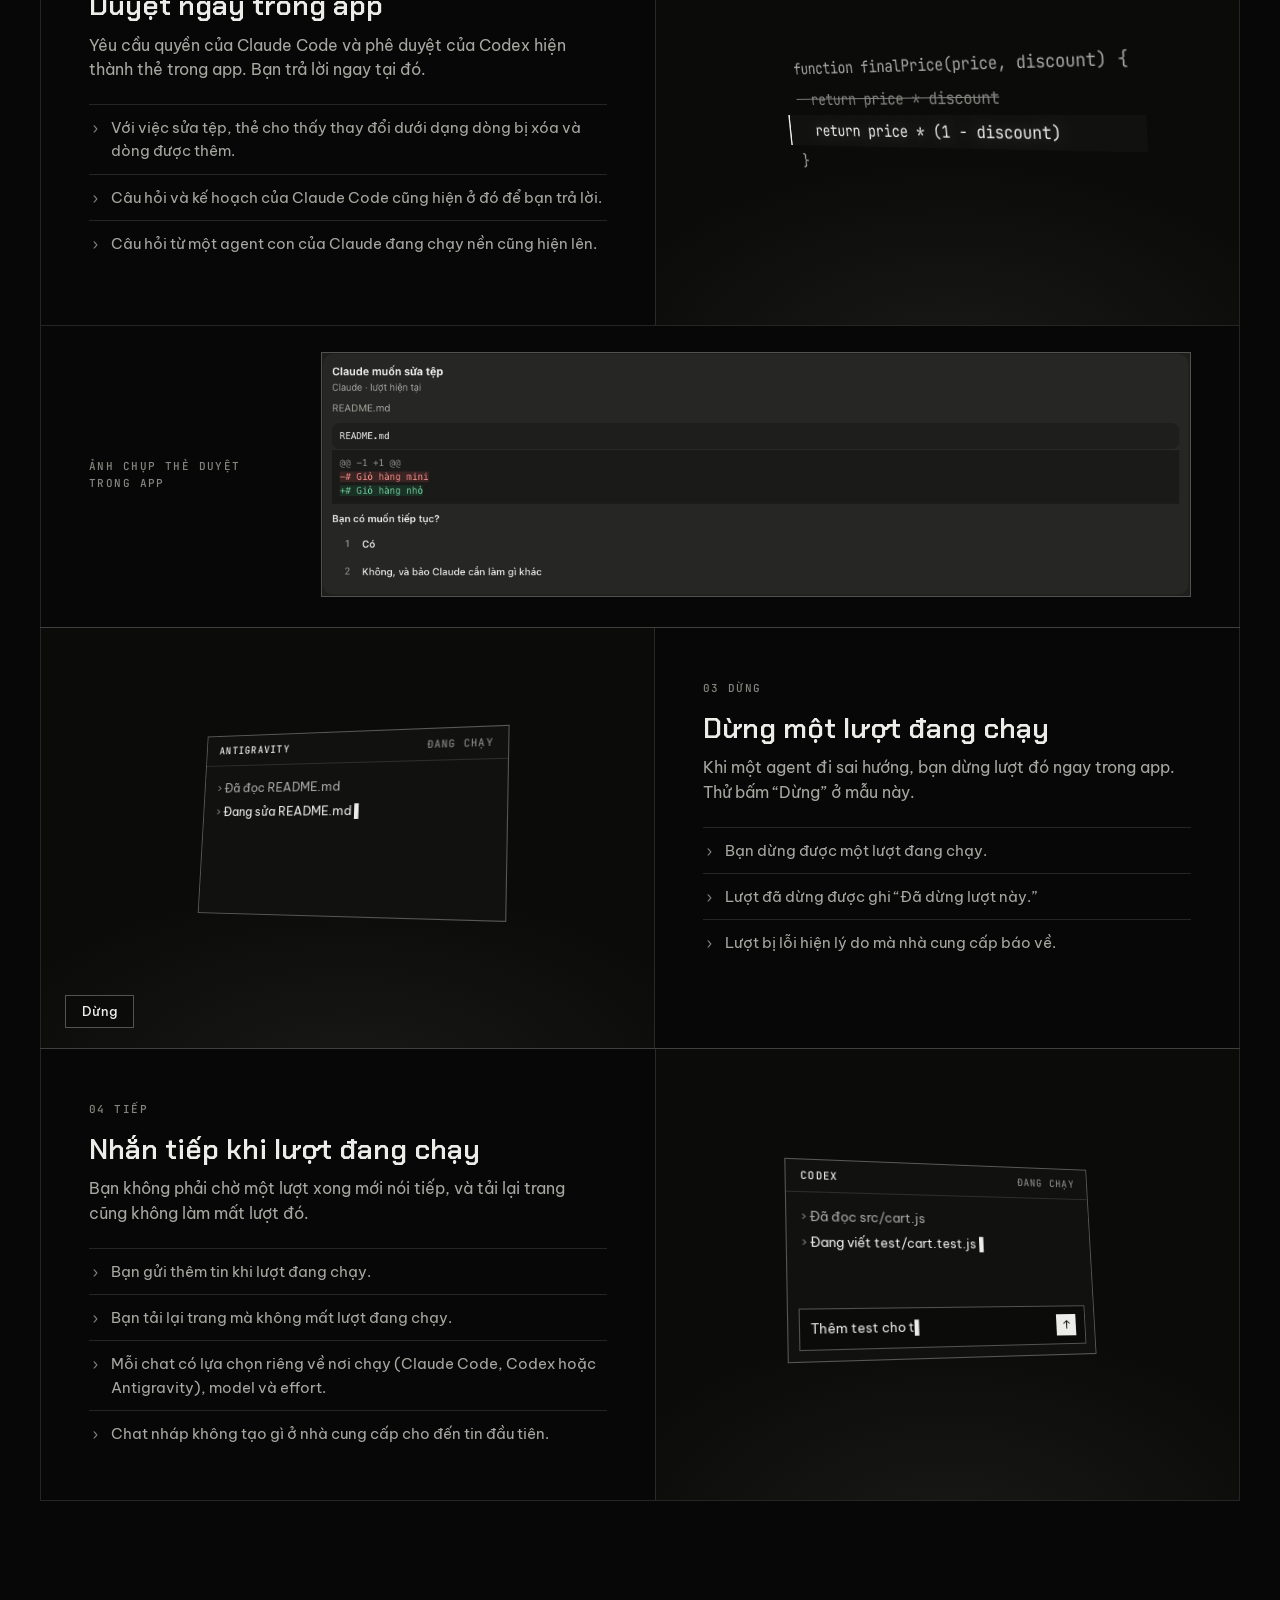
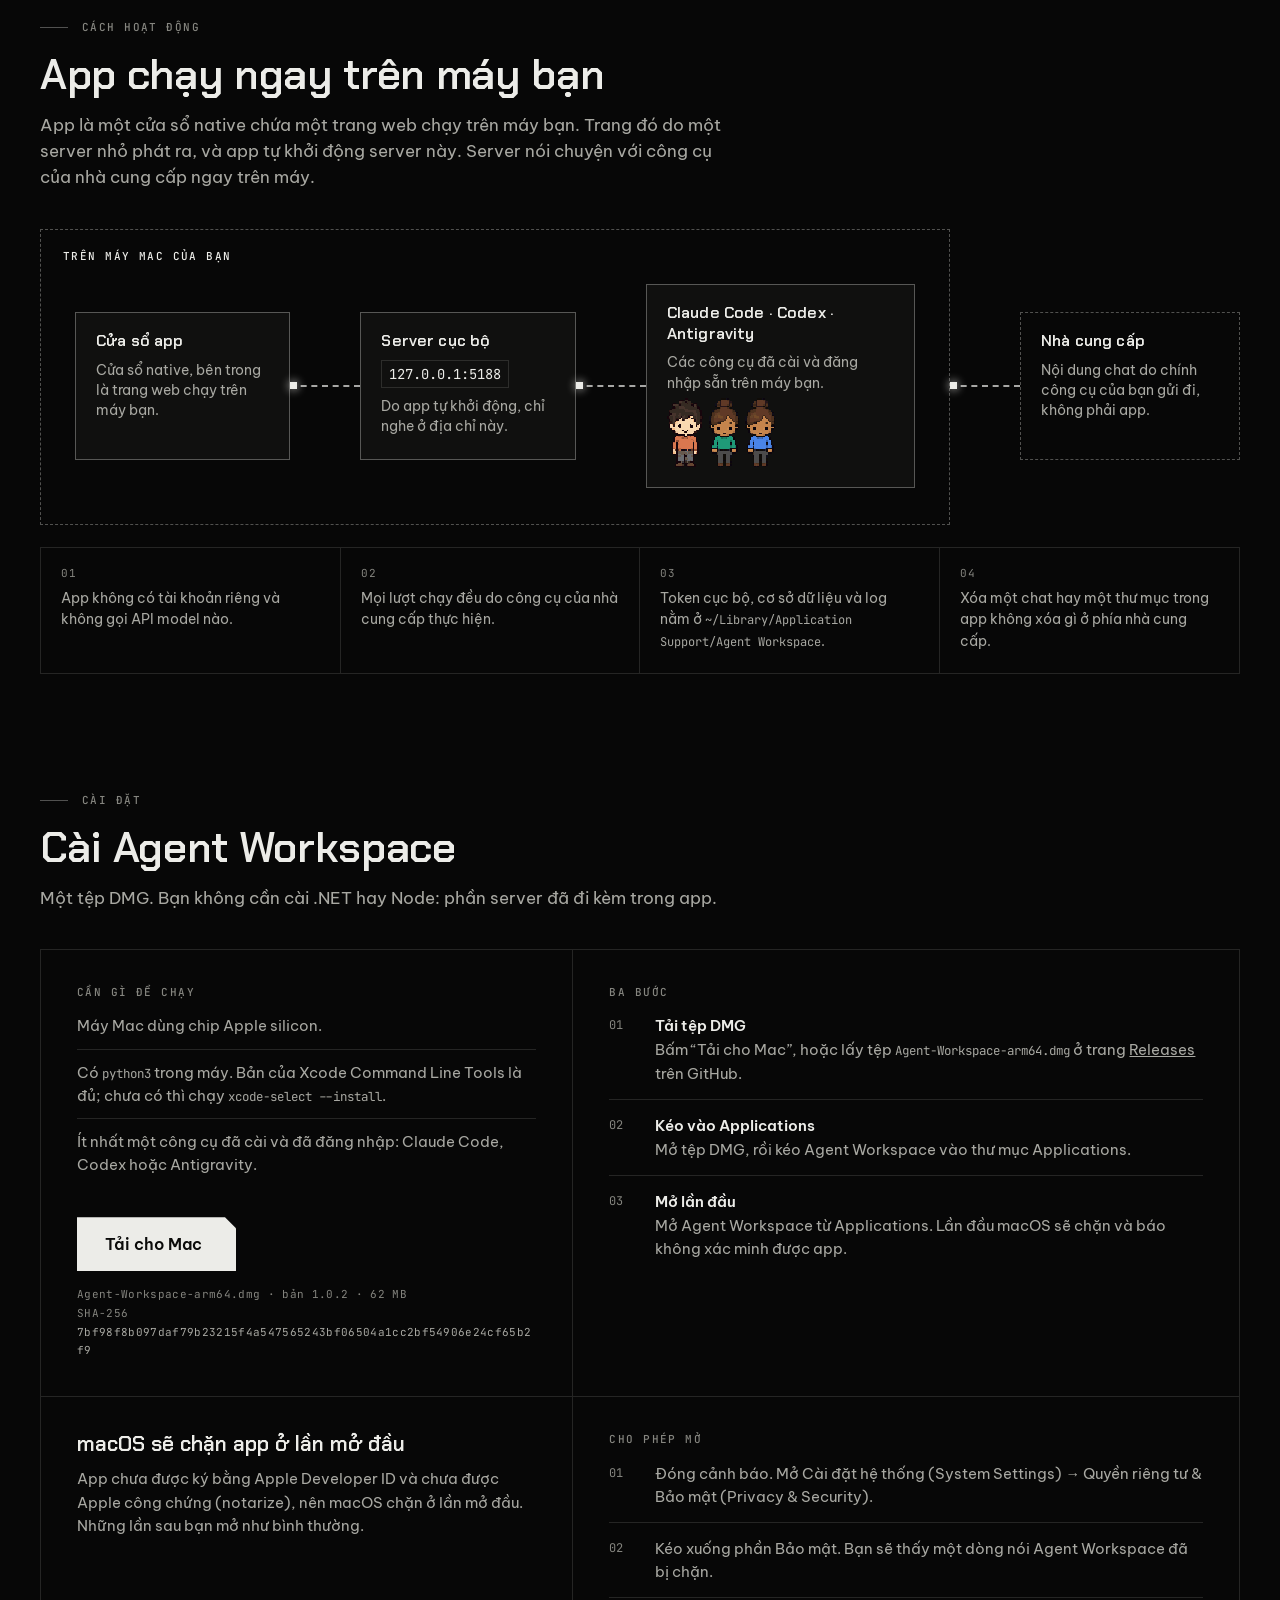
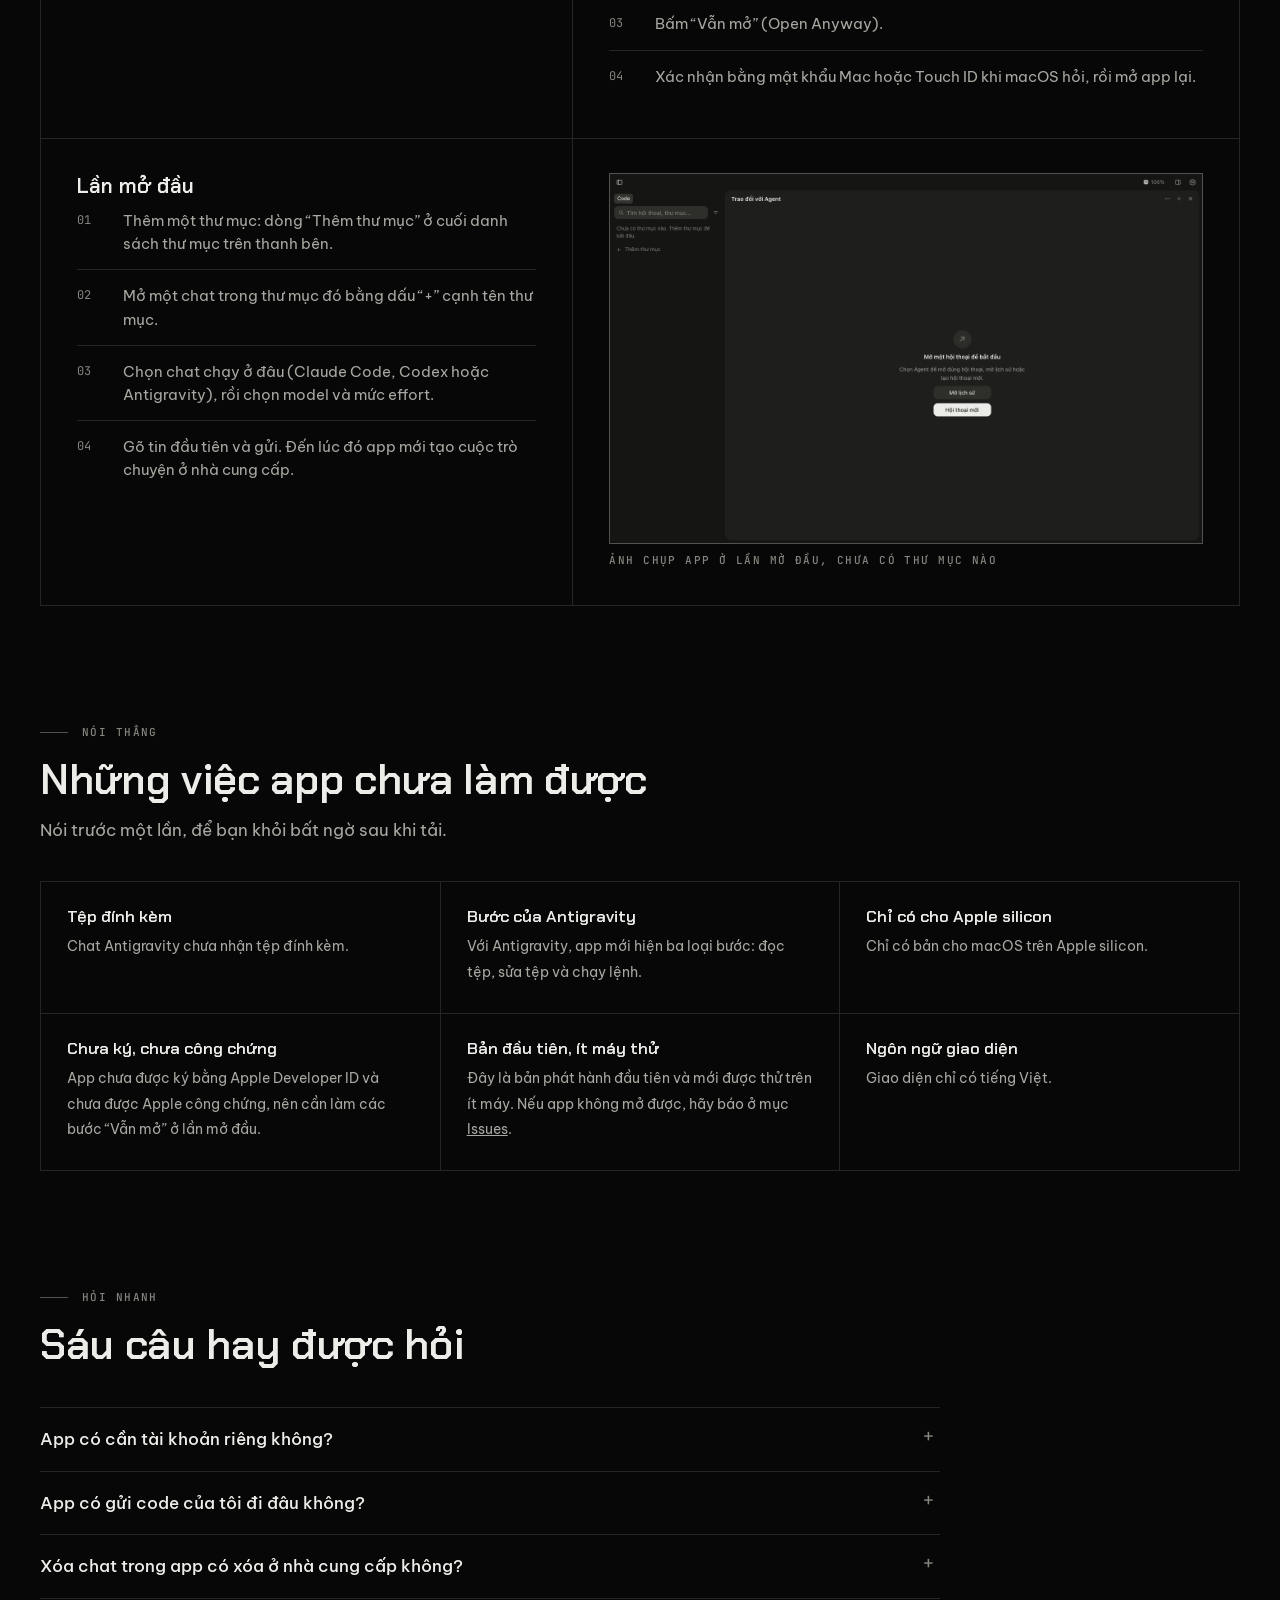
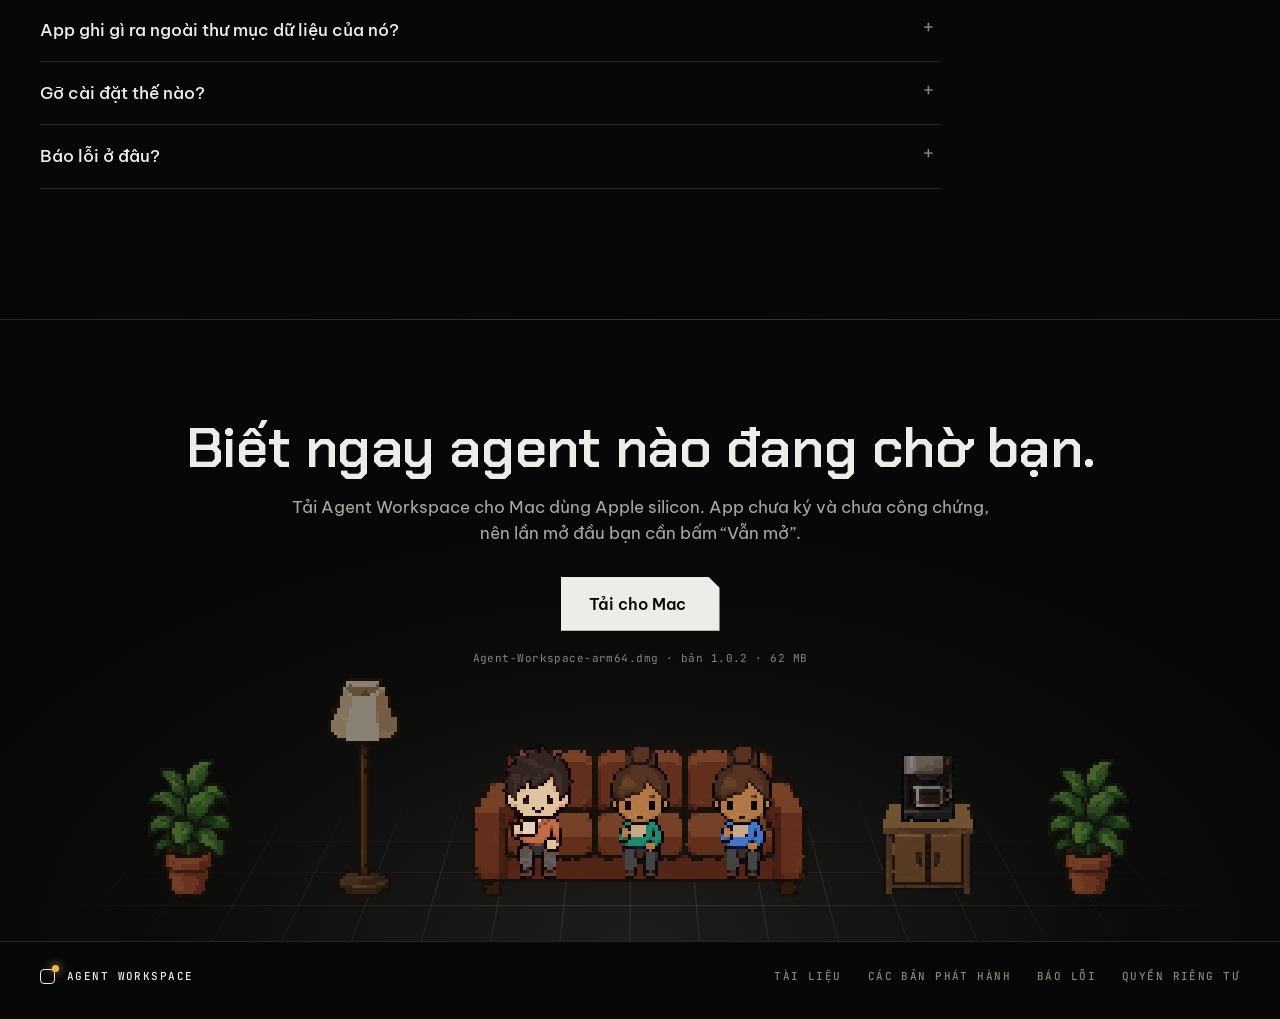
==== commit 22ff063e: "Add the privacy policy page" ====
--- a/index.html
+++ b/index.html
@@ -317,6 +317,7 @@
       <a href="https://github.com/dat08101999/agent-workspace#readme">Tài liệu</a>
       <a href="https://github.com/dat08101999/agent-workspace/releases">Các bản phát hành</a>
       <a href="https://github.com/dat08101999/agent-workspace/issues">Báo lỗi</a>
+      <a href="privacy.html">Quyền riêng tư</a>
     </nav>
   </div>
 </footer>
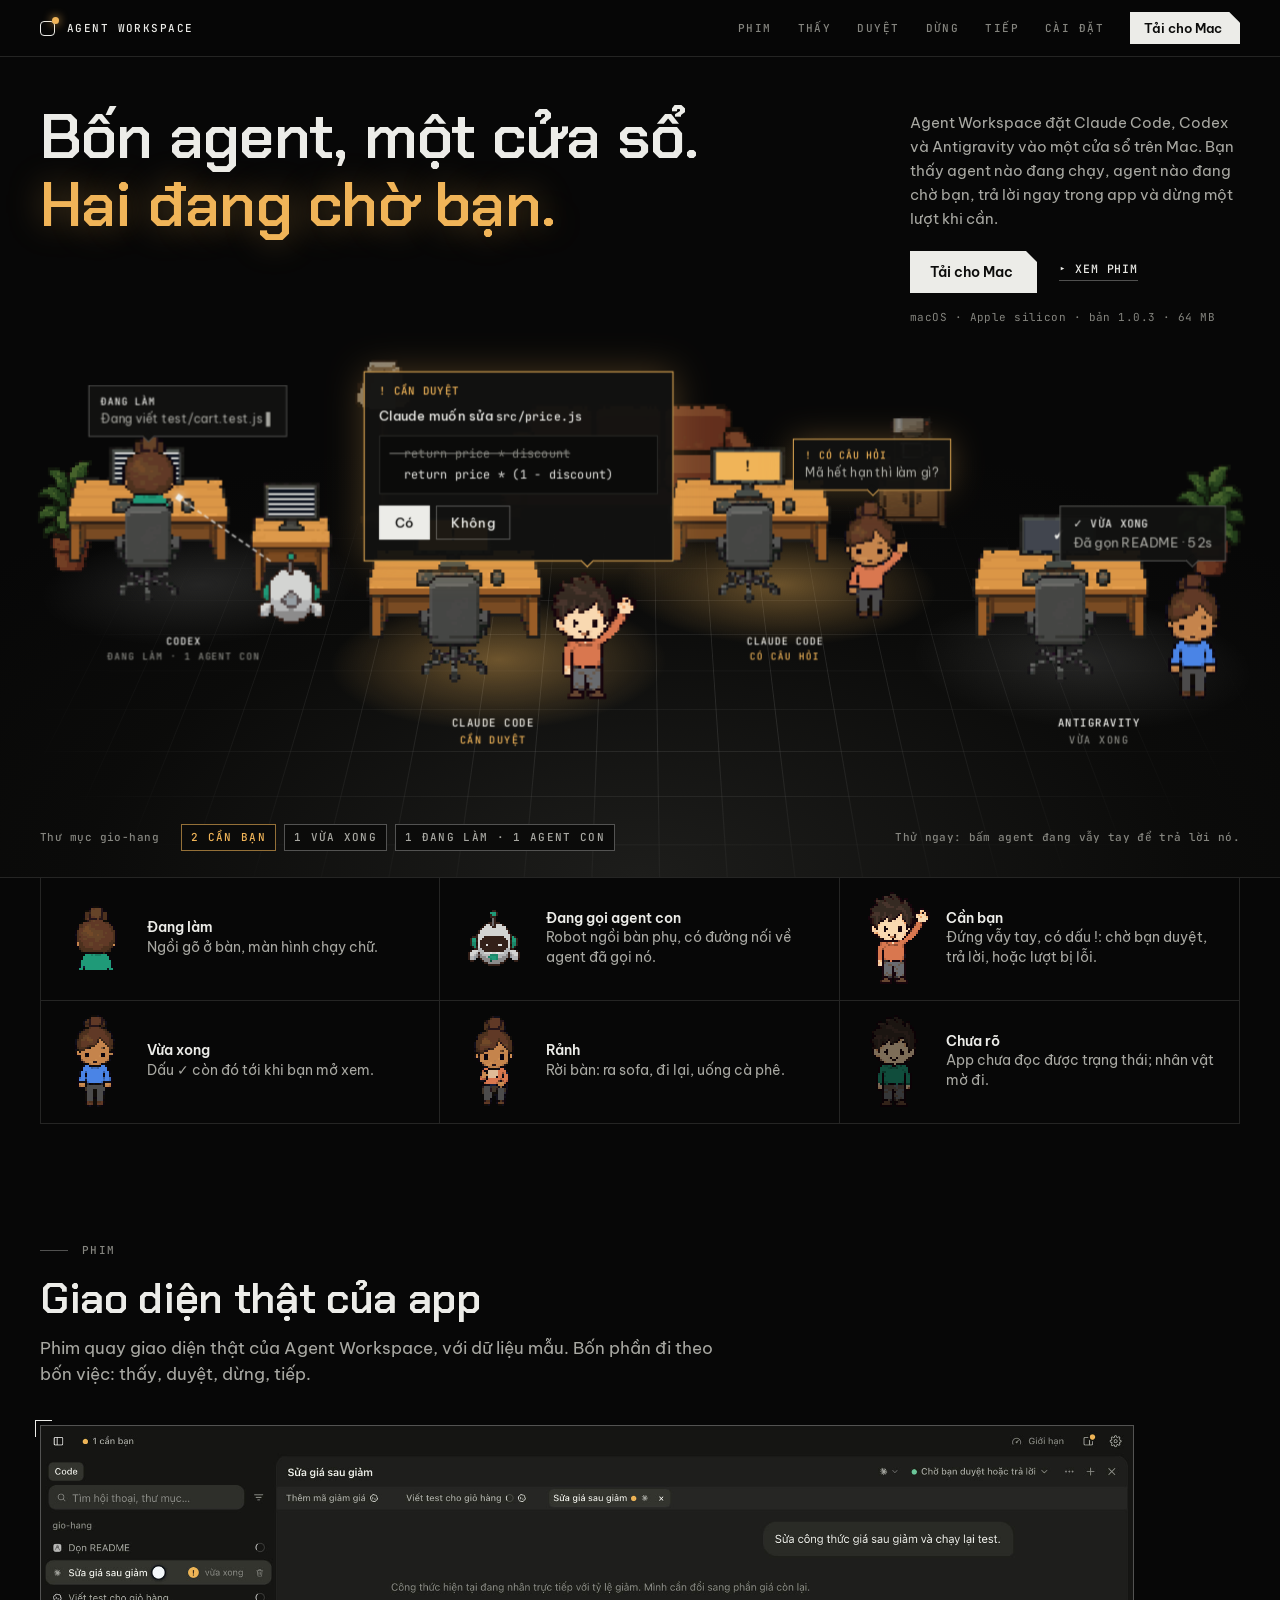
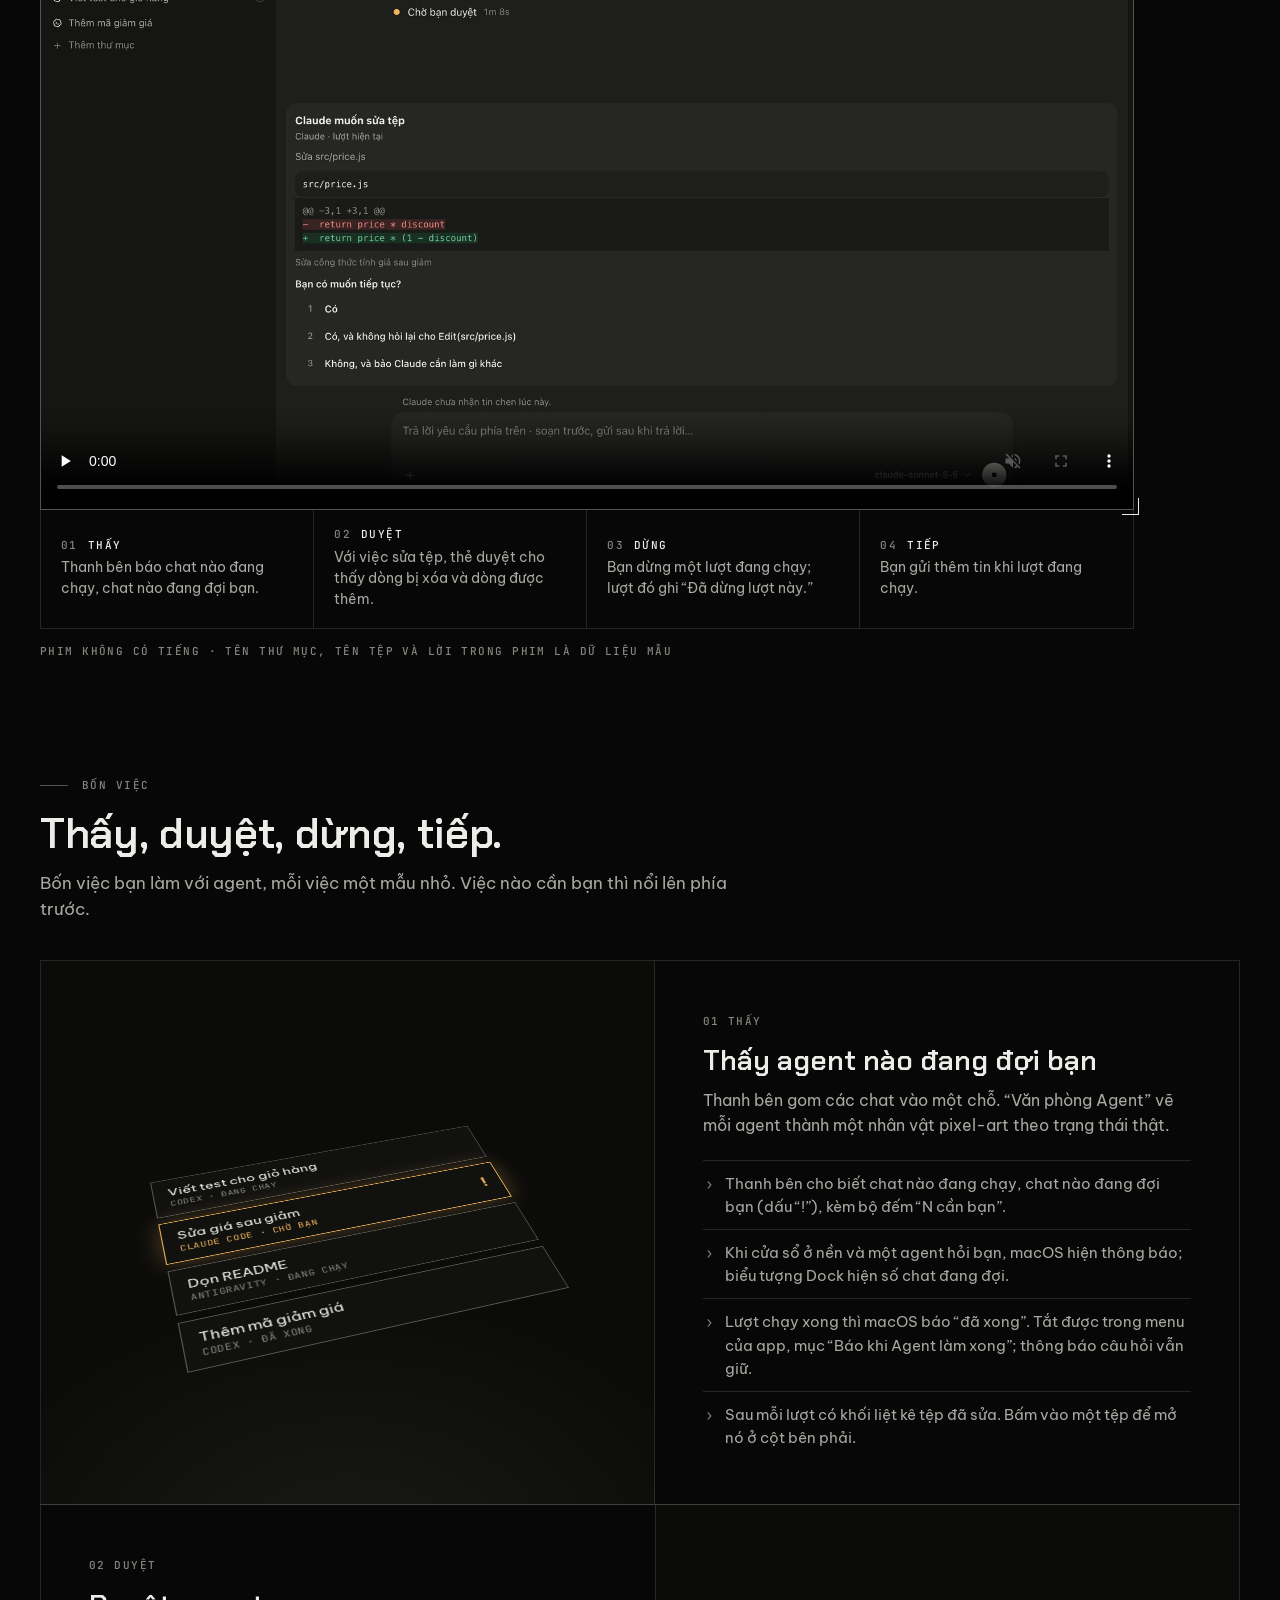
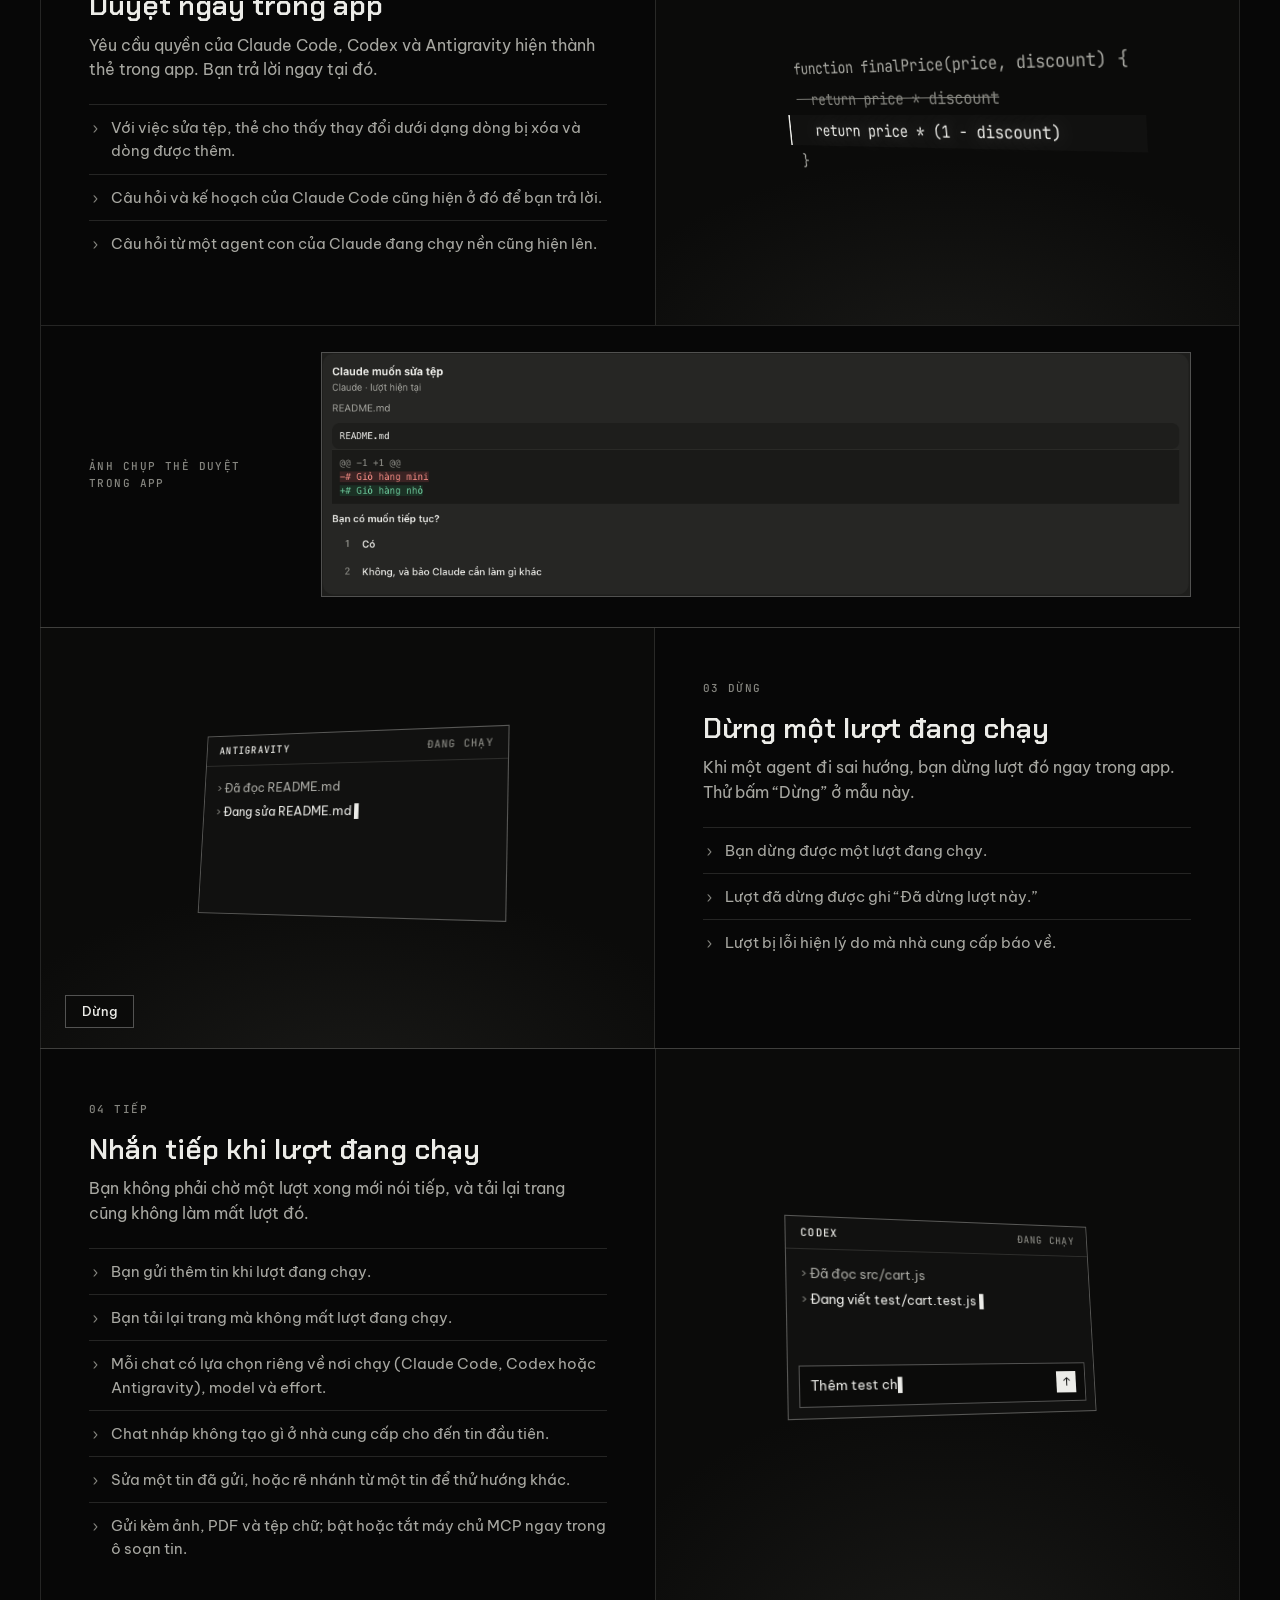
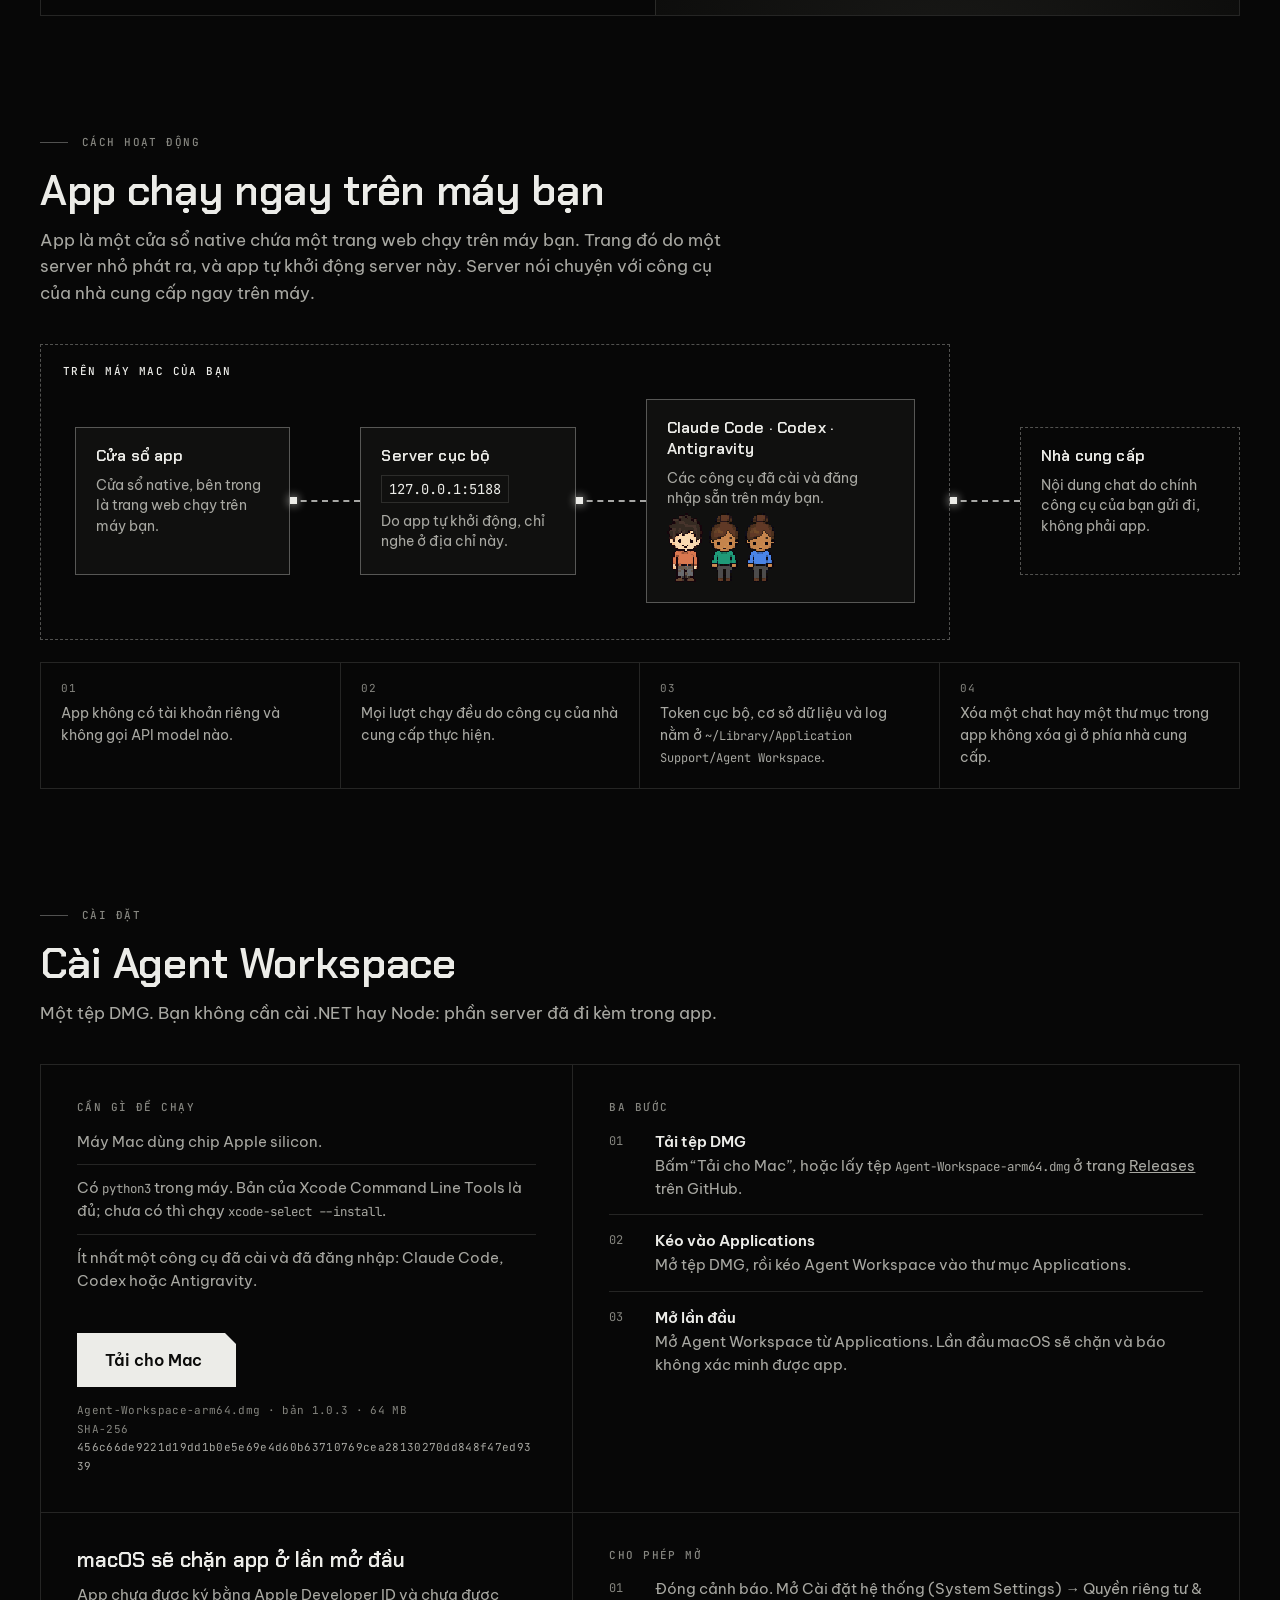
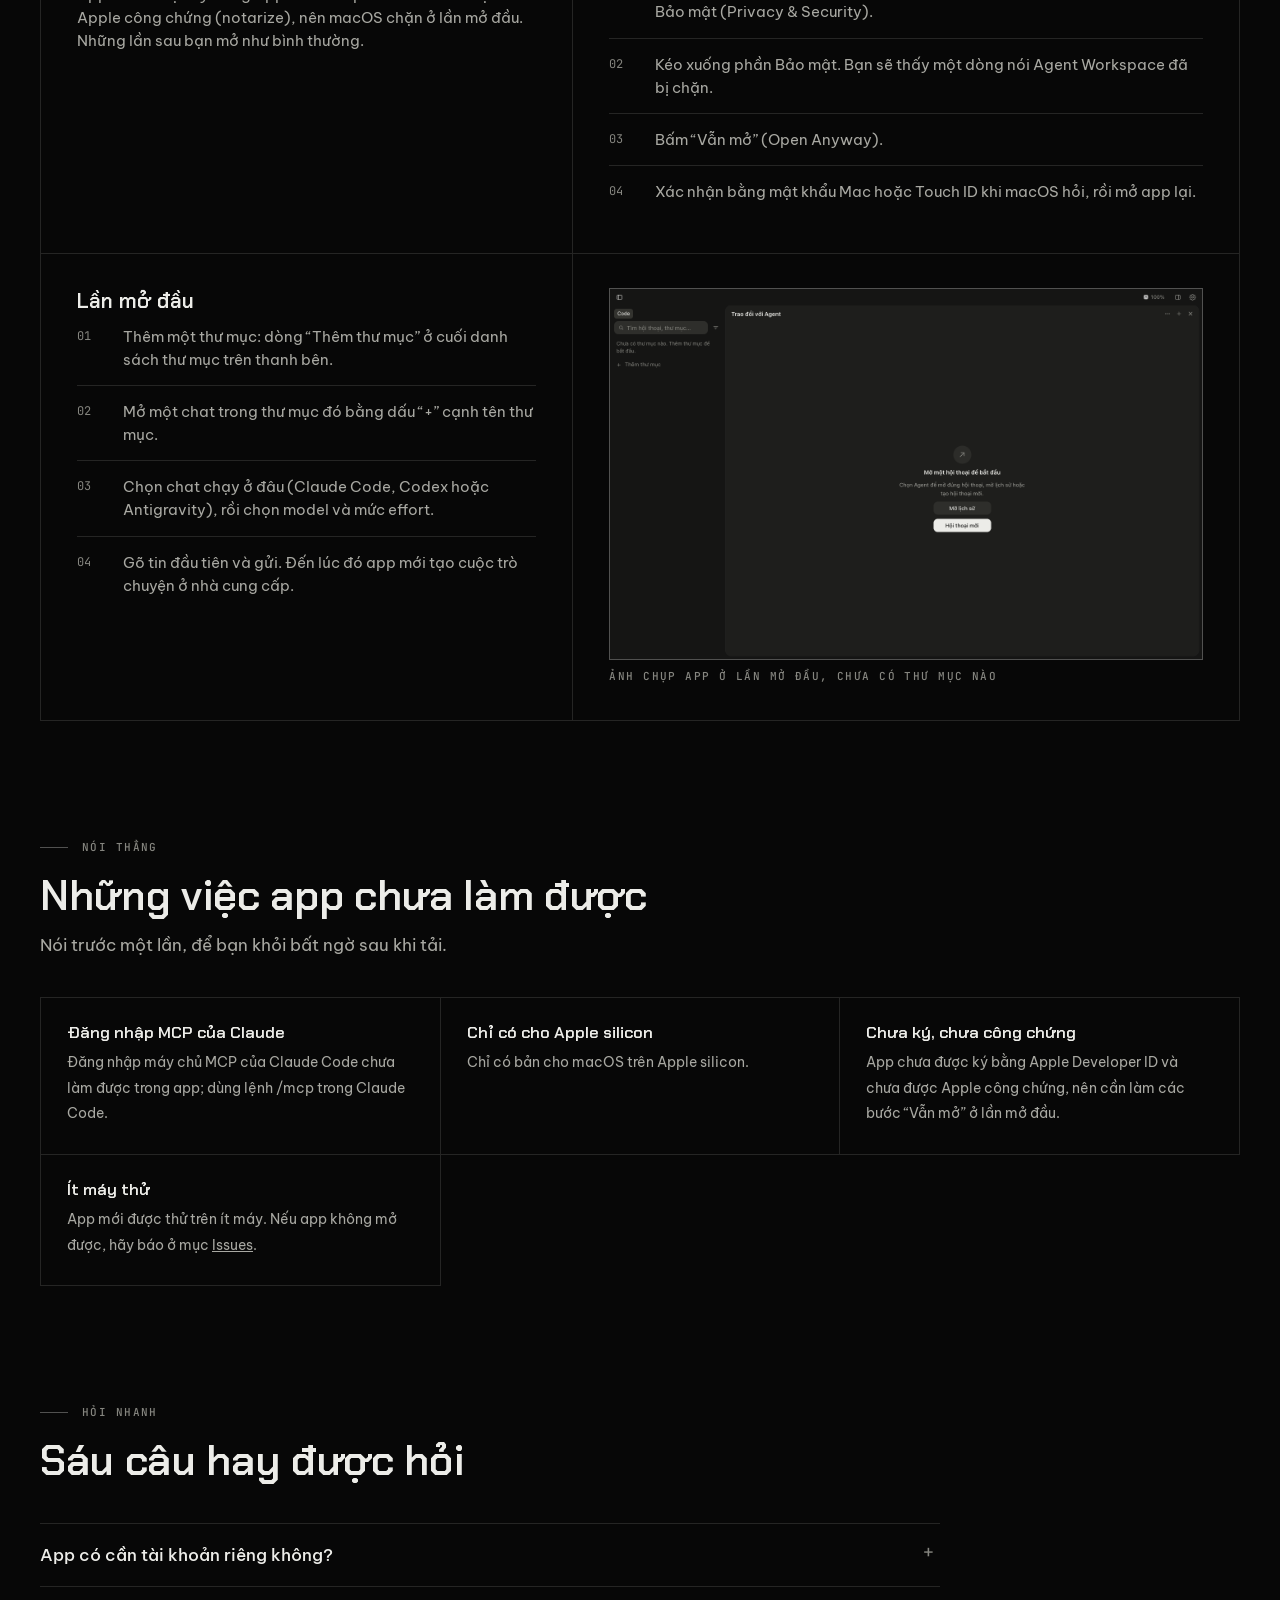
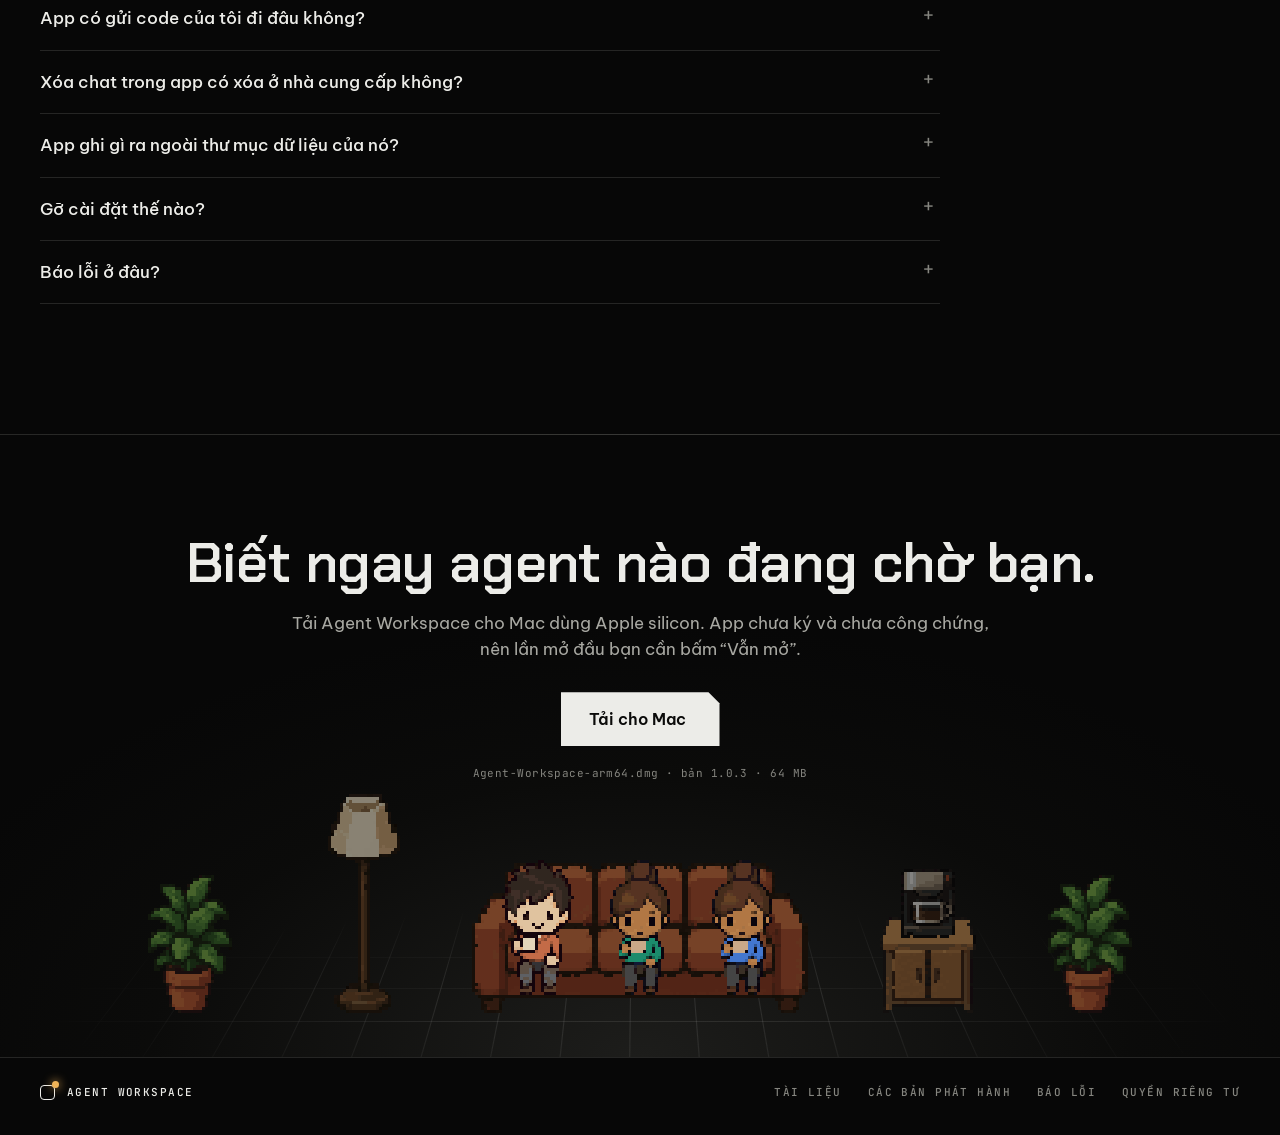
==== commit 8e0355dc: "Landing page for 1.0.3" ====
--- a/index.html
+++ b/index.html
@@ -61,7 +61,7 @@
           <a class="btn" href="https://github.com/dat08101999/agent-workspace/releases/latest/download/Agent-Workspace-arm64.dmg">Tải cho Mac</a>
           <a class="more" href="#phim">▸ Xem phim</a>
         </div>
-        <p class="fine">macOS · Apple silicon · bản <span data-rel="version">1.0.2</span> · <span data-rel="size">62 MB</span></p>
+        <p class="fine">macOS · Apple silicon · bản <span data-rel="version">1.0.3</span> · <span data-rel="size">64 MB</span></p>
       </div>
     </div>
     <div id="room"><div class="stage" id="stage"><div class="floor" id="floor"></div></div></div>
@@ -132,7 +132,7 @@
       <div class="words">
         <span class="label">02 Duyệt</span>
         <h3>Duyệt ngay trong app</h3>
-        <p>Yêu cầu quyền của Claude Code và phê duyệt của Codex hiện thành thẻ trong app. Bạn trả lời ngay tại đó.</p>
+        <p>Yêu cầu quyền của Claude Code, Codex và Antigravity hiện thành thẻ trong app. Bạn trả lời ngay tại đó.</p>
         <ul class="points">
           <li>Với việc sửa tệp, thẻ cho thấy thay đổi dưới dạng dòng bị xóa và dòng được thêm.</li>
           <li>Câu hỏi và kế hoạch của Claude Code cũng hiện ở đó để bạn trả lời.</li>
@@ -175,6 +175,8 @@
           <li>Bạn tải lại trang mà không mất lượt đang chạy.</li>
           <li>Mỗi chat có lựa chọn riêng về nơi chạy (Claude Code, Codex hoặc Antigravity), model và effort.</li>
           <li>Chat nháp không tạo gì ở nhà cung cấp cho đến tin đầu tiên.</li>
+          <li>Sửa một tin đã gửi, hoặc rẽ nhánh từ một tin để thử hướng khác.</li>
+          <li>Gửi kèm ảnh, PDF và tệp chữ; bật hoặc tắt máy chủ MCP ngay trong ô soạn tin.</li>
         </ul>
       </div>
     </article>
@@ -224,7 +226,7 @@
         </ul>
         <div class="get" id="tai-ngay">
           <a class="btn big" href="https://github.com/dat08101999/agent-workspace/releases/latest/download/Agent-Workspace-arm64.dmg">Tải cho Mac</a>
-          <p class="fine">Agent-Workspace-arm64.dmg · bản <span data-rel="version">1.0.2</span> · <span data-rel="size">62 MB</span><br>SHA-256 <code data-rel="sha">7bf98f8b097daf79b23215f4a547565243bf06504a1cc2bf54906e24cf65b2f9</code></p>
+          <p class="fine">Agent-Workspace-arm64.dmg · bản <span data-rel="version">1.0.3</span> · <span data-rel="size">64 MB</span><br>SHA-256 <code data-rel="sha">456c66de9221d19dd1b0e5e69e4d60b63710769cea28130270dd848f47ed9339</code></p>
         </div>
       </div>
       <div>
@@ -277,12 +279,10 @@
       <p class="lead">Nói trước một lần, để bạn khỏi bất ngờ sau khi tải.</p>
     </div>
     <div class="honest reveal">
-      <div><b>Tệp đính kèm</b><span>Chat Antigravity chưa nhận tệp đính kèm.</span></div>
-      <div><b>Bước của Antigravity</b><span>Với Antigravity, app mới hiện ba loại bước: đọc tệp, sửa tệp và chạy lệnh.</span></div>
+      <div><b>Đăng nhập MCP của Claude</b><span>Đăng nhập máy chủ MCP của Claude Code chưa làm được trong app; dùng lệnh /mcp trong Claude Code.</span></div>
       <div><b>Chỉ có cho Apple silicon</b><span>Chỉ có bản cho macOS trên Apple silicon.</span></div>
       <div><b>Chưa ký, chưa công chứng</b><span>App chưa được ký bằng Apple Developer ID và chưa được Apple công chứng, nên cần làm các bước “Vẫn mở” ở lần mở đầu.</span></div>
-      <div><b>Bản đầu tiên, ít máy thử</b><span>Đây là bản phát hành đầu tiên và mới được thử trên ít máy. Nếu app không mở được, hãy báo ở mục <a href="https://github.com/dat08101999/agent-workspace/issues">Issues</a>.</span></div>
-      <div><b>Ngôn ngữ giao diện</b><span>Giao diện chỉ có tiếng Việt.</span></div>
+      <div><b>Ít máy thử</b><span>App mới được thử trên ít máy. Nếu app không mở được, hãy báo ở mục <a href="https://github.com/dat08101999/agent-workspace/issues">Issues</a>.</span></div>
     </div>
   </section>
 
@@ -305,7 +305,7 @@
     <h2 id="lastline">Biết ngay agent nào đang chờ bạn.</h2>
     <p class="lead">Tải Agent Workspace cho Mac dùng Apple silicon. App chưa ký và chưa công chứng, nên lần mở đầu bạn cần bấm “Vẫn mở”.</p>
     <a class="btn big" href="https://github.com/dat08101999/agent-workspace/releases/latest/download/Agent-Workspace-arm64.dmg">Tải cho Mac</a>
-    <p class="fine">Agent-Workspace-arm64.dmg · bản <span data-rel="version">1.0.2</span> · <span data-rel="size">62 MB</span></p>
+    <p class="fine">Agent-Workspace-arm64.dmg · bản <span data-rel="version">1.0.3</span> · <span data-rel="size">64 MB</span></p>
     <div class="lounge" aria-hidden="true"><div class="tiles"></div><div class="set" id="lounge"></div></div>
   </section>
 </main>
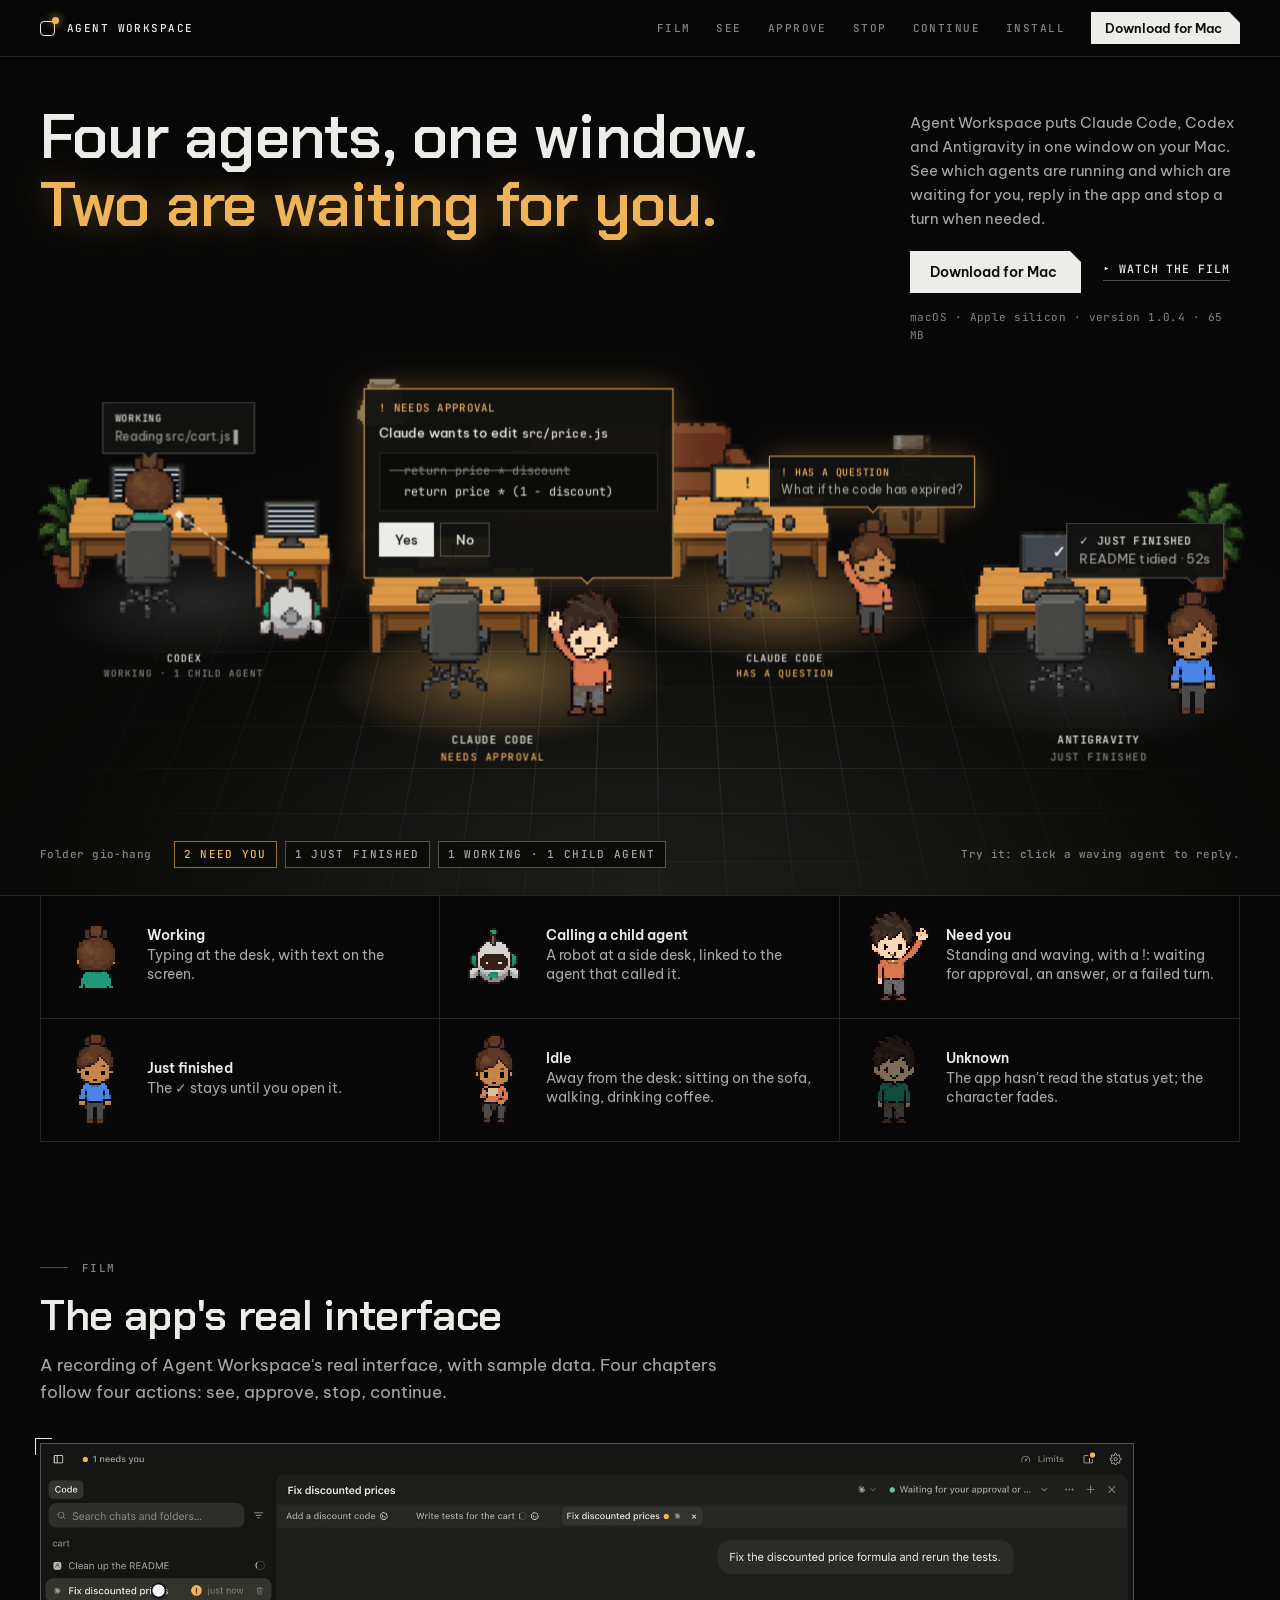
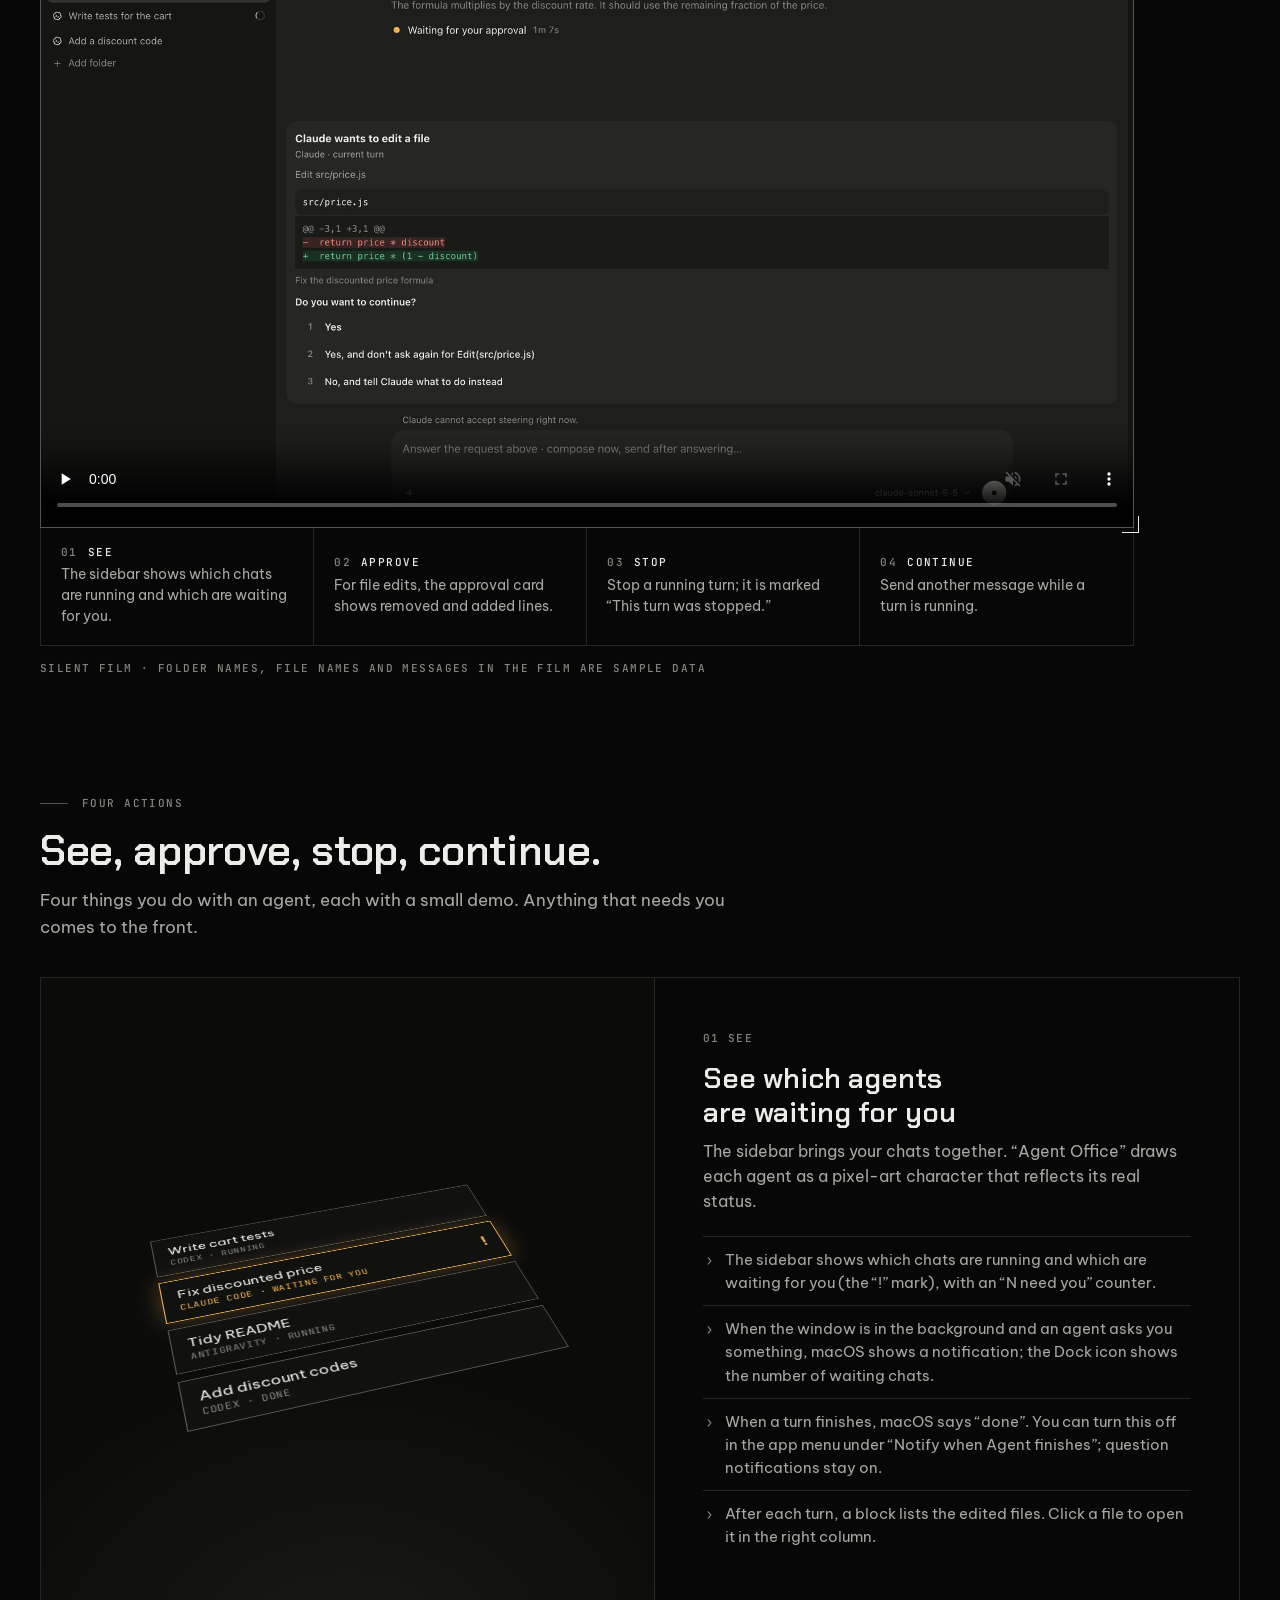
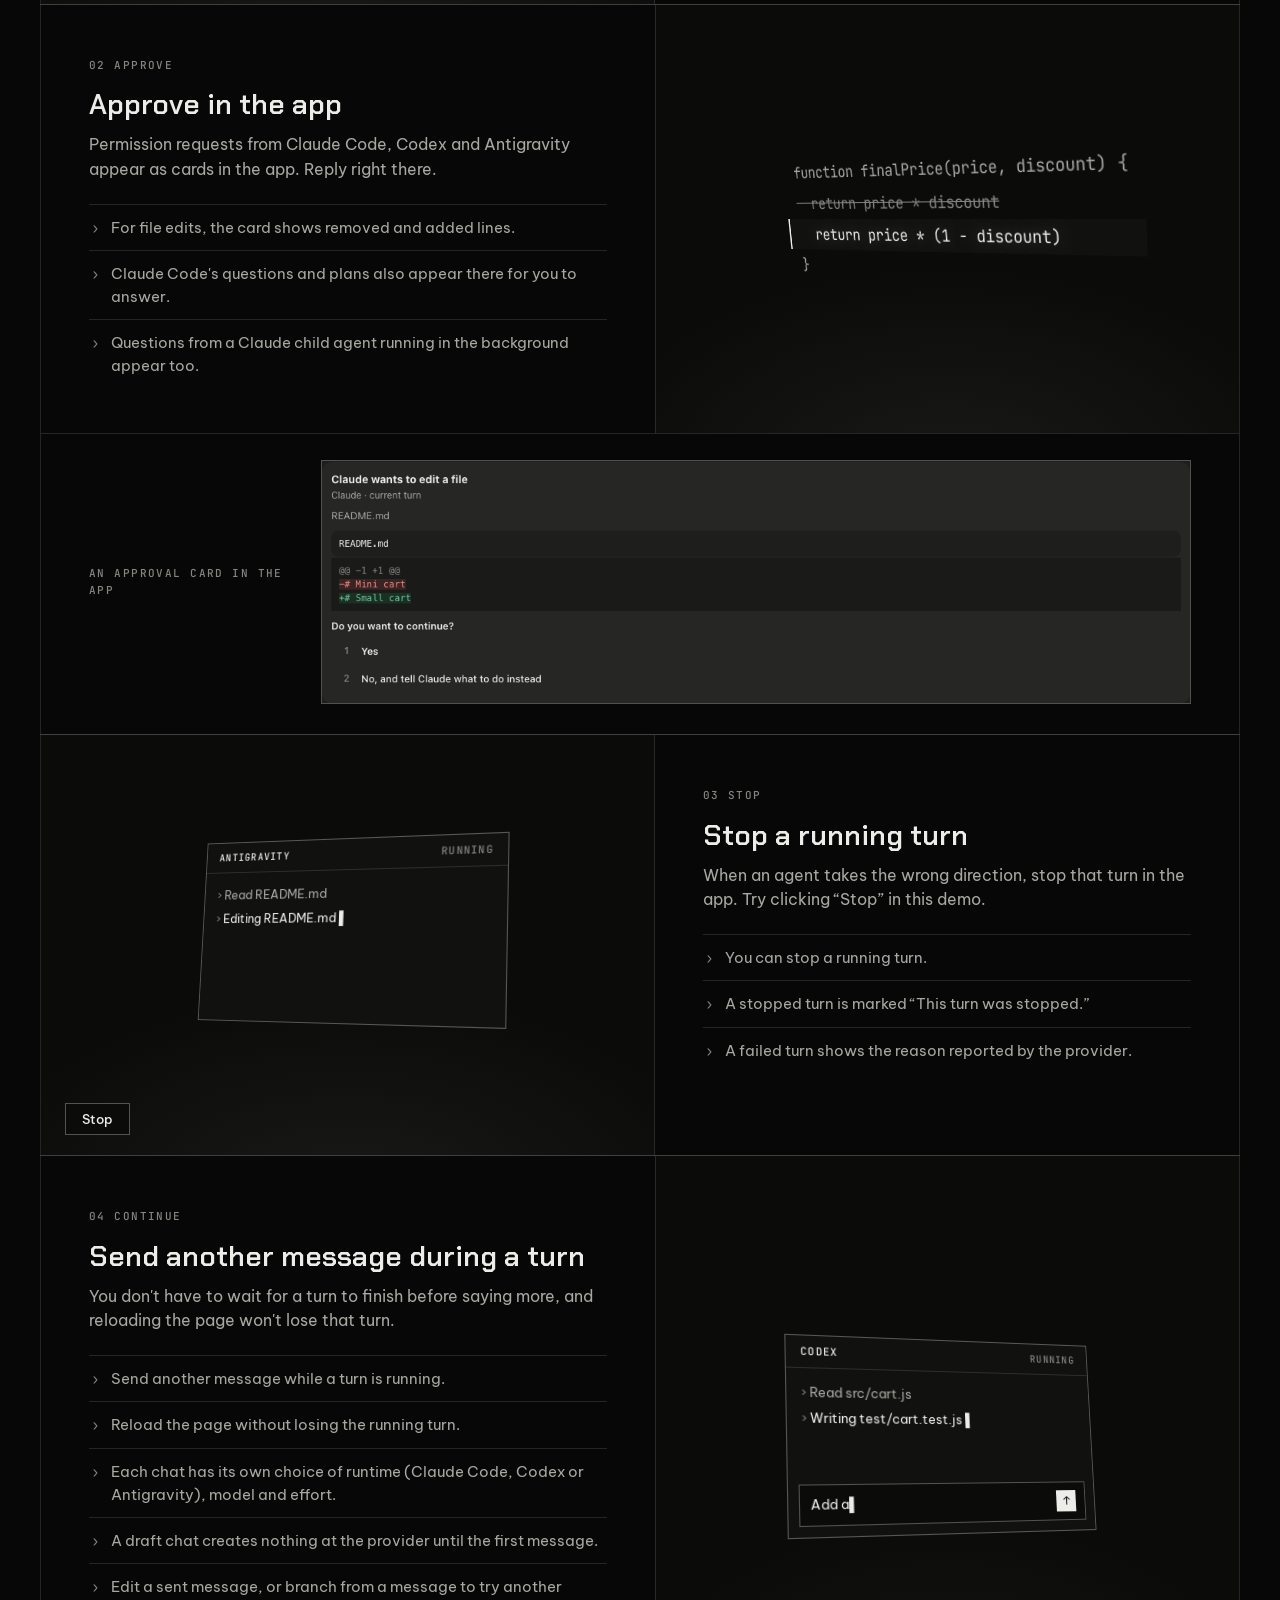
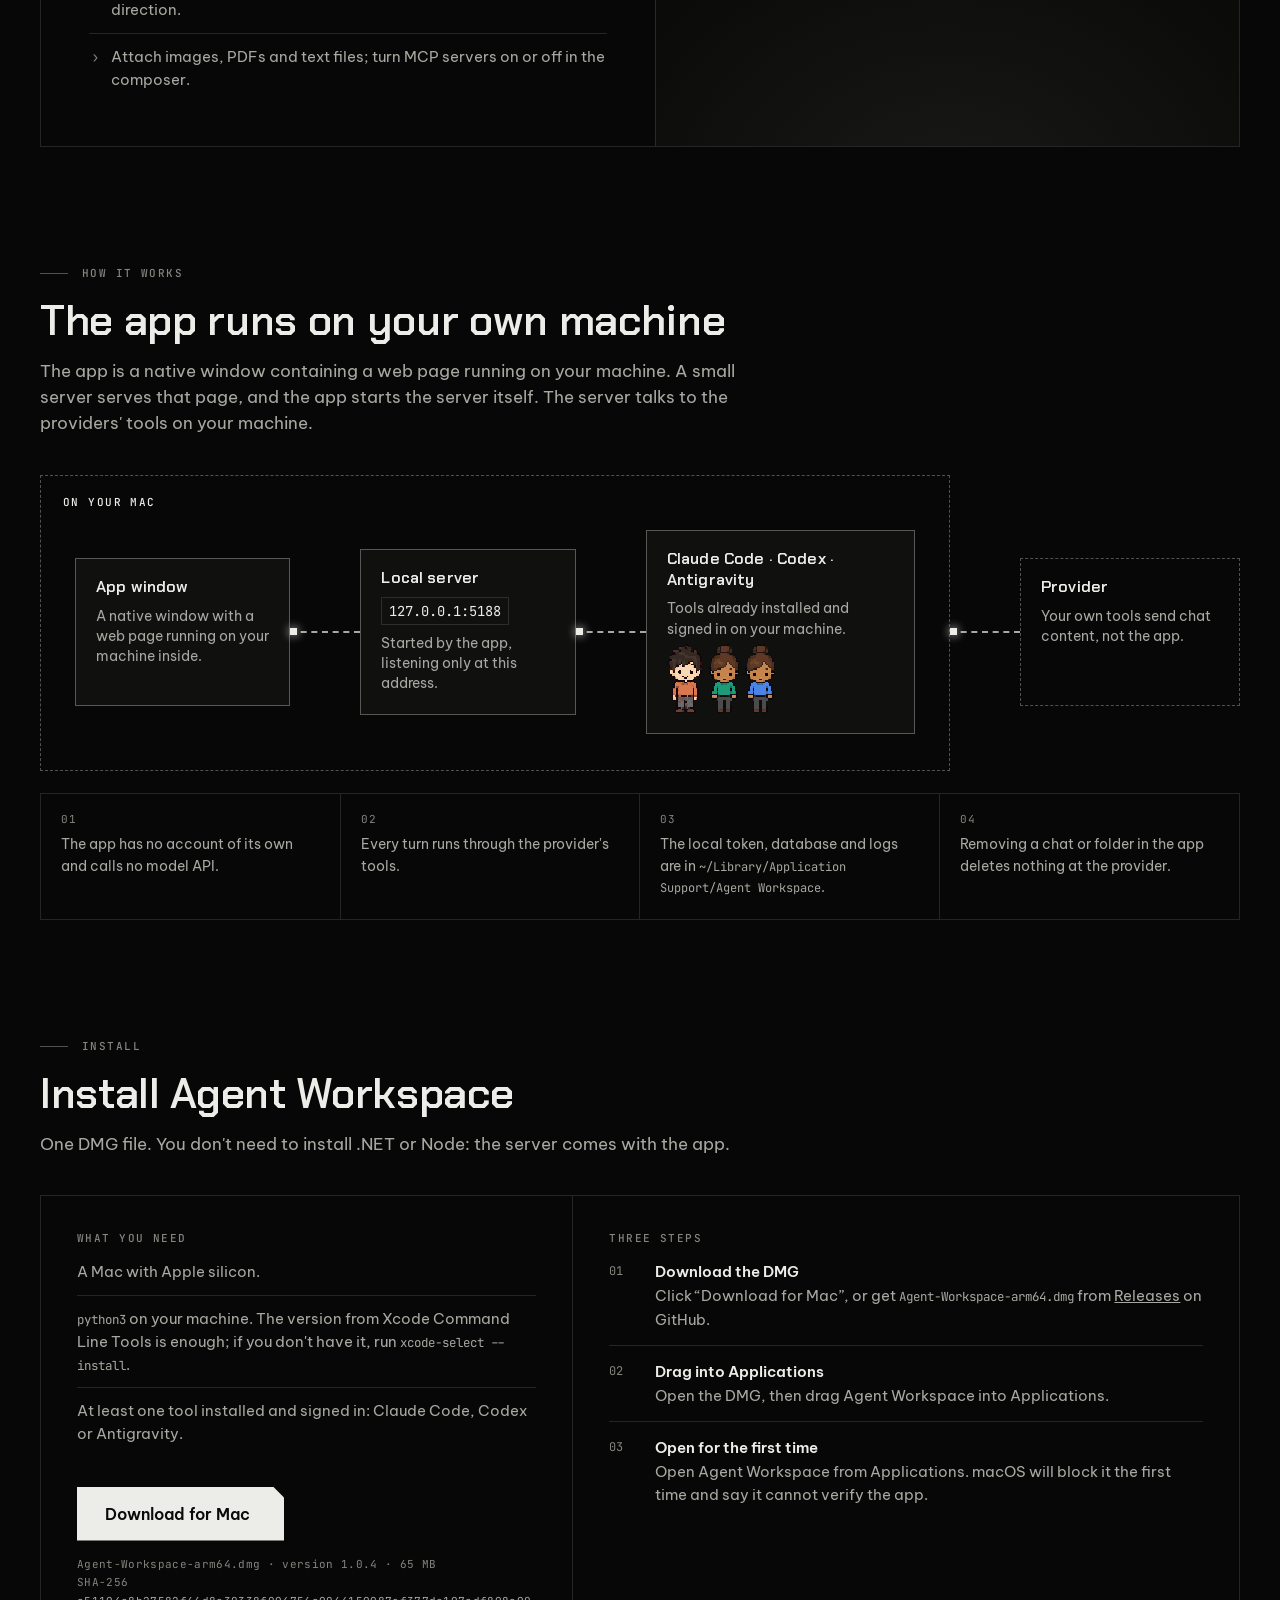
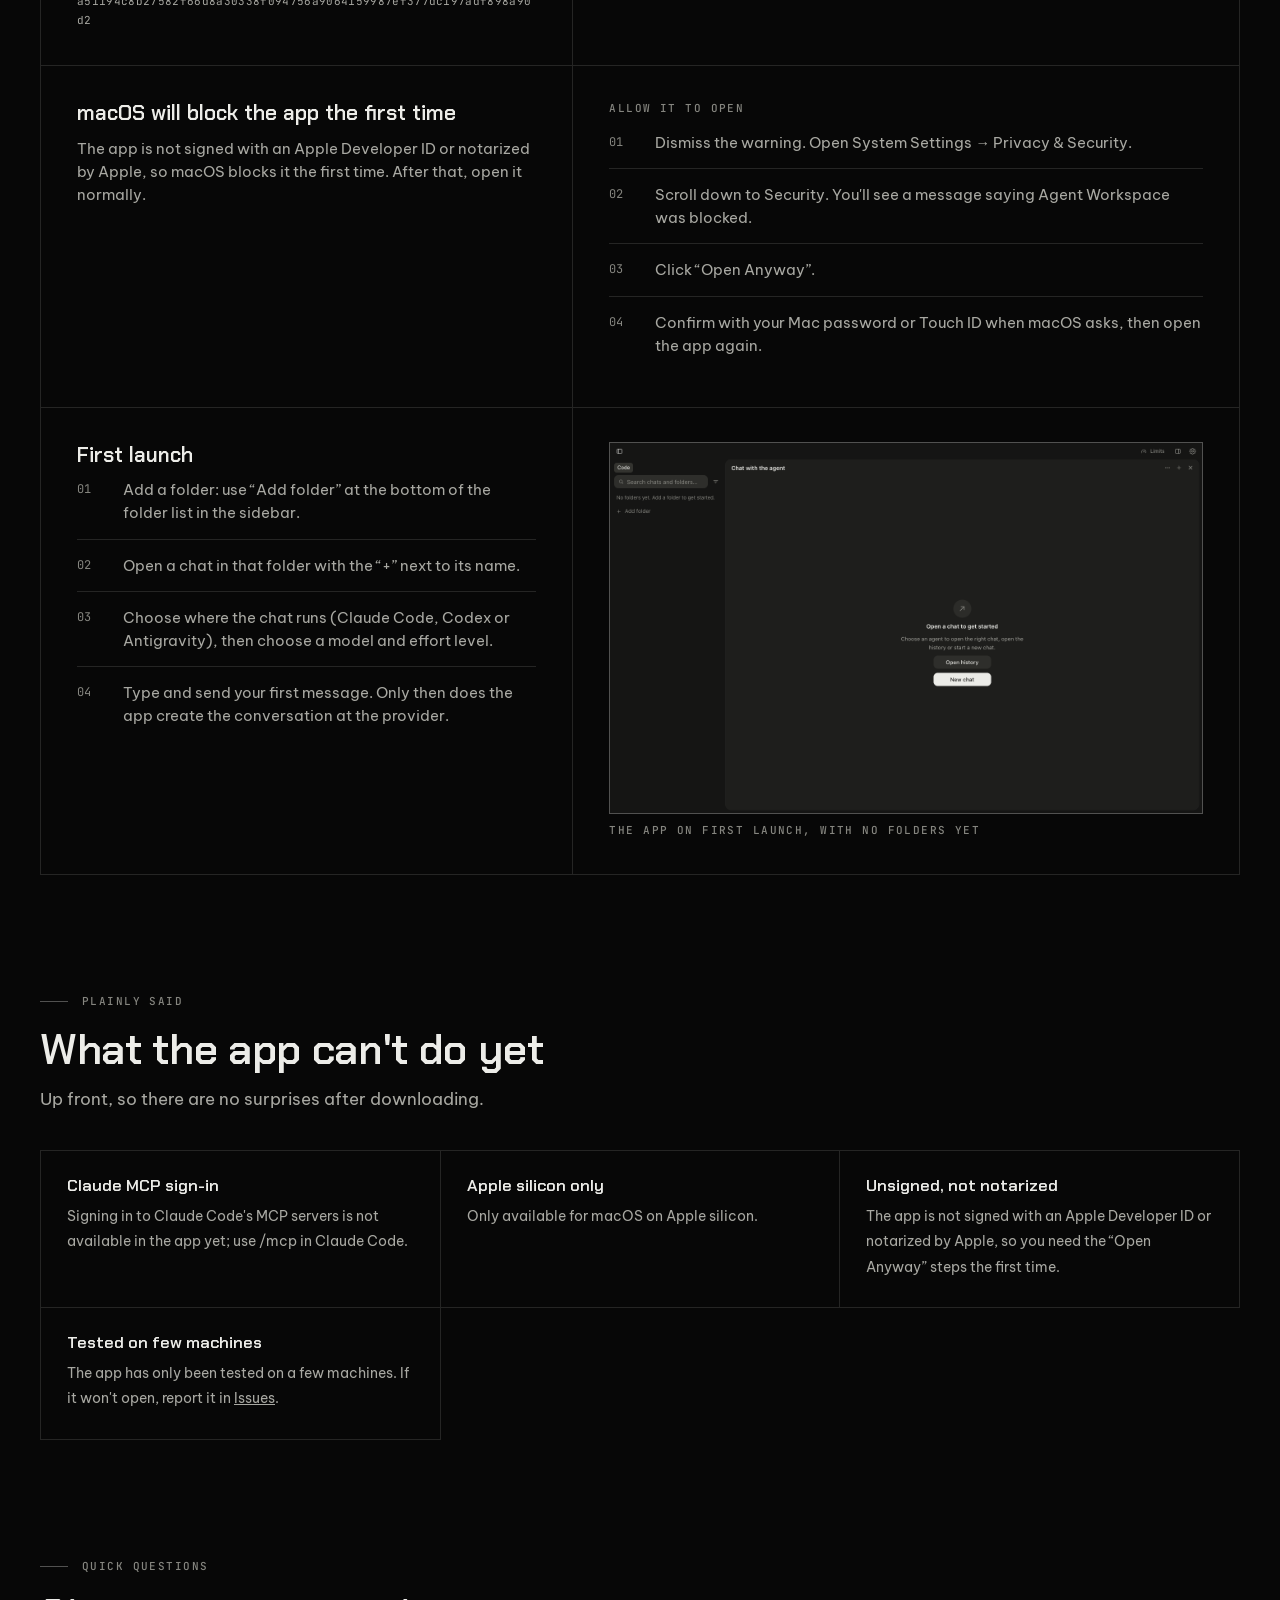
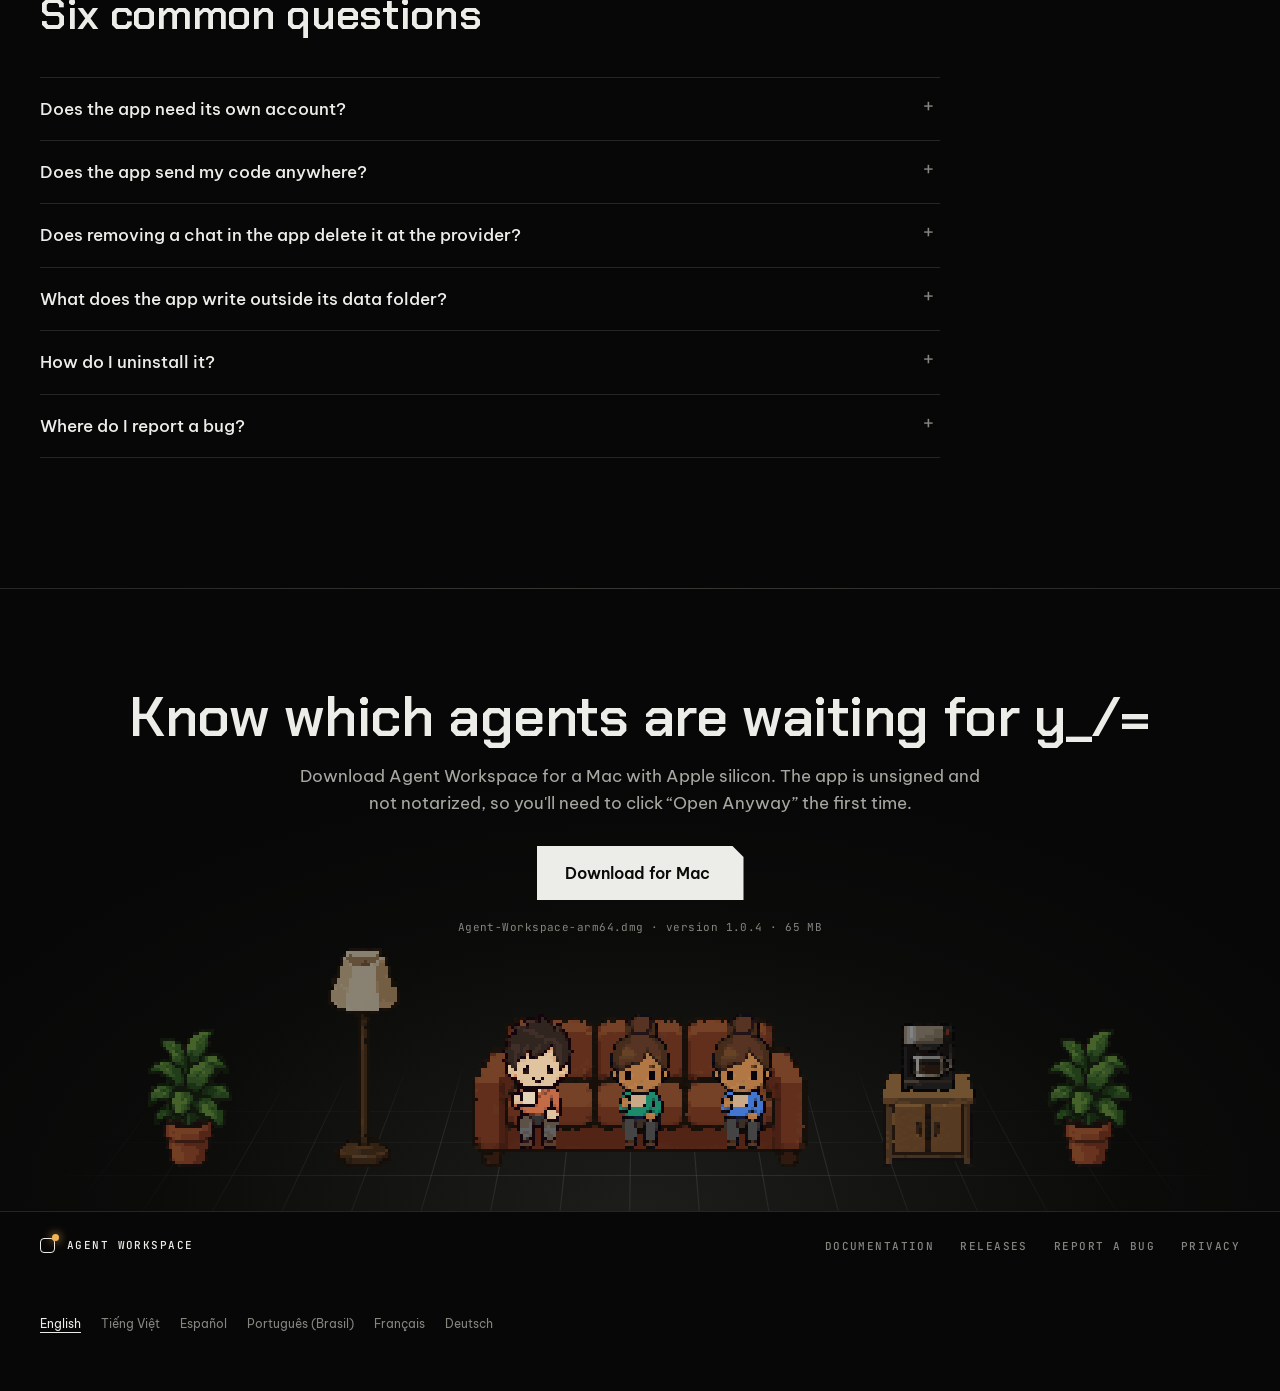
==== commit 4578d04c: "Landing page in six languages, version 1.0.4 English at the root; vi, es, pt-BR, fr and de in their " ====
--- a/index.html
+++ b/index.html
@@ -1,24 +1,24 @@
 <!doctype html>
-<html lang="vi">
+<html lang="en">
 <head>
 <meta charset="utf-8">
 <meta name="viewport" content="width=device-width, initial-scale=1">
-<title>Agent Workspace: Claude Code, Codex và Antigravity trong một cửa sổ</title>
-<meta name="description" content="Agent Workspace là app macOS đặt Claude Code, Codex và Antigravity trong một cửa sổ, để bạn thấy agent nào đang chạy và agent nào đang đợi bạn.">
+<title>Agent Workspace: Claude Code, Codex and Antigravity in one window</title>
+<meta name="description" content="Agent Workspace is a macOS app that puts Claude Code, Codex and Antigravity in one window, so you can see which agents are running and which are waiting for you.">
 <meta name="theme-color" content="#070707">
 <meta name="color-scheme" content="dark">
 <link rel="canonical" href="https://dat08101999.github.io/agent-workspace/">
 <meta property="og:type" content="website">
-<meta property="og:locale" content="vi_VN">
-<meta property="og:title" content="Agent Workspace: Claude Code, Codex và Antigravity trong một cửa sổ">
-<meta property="og:description" content="App macOS để thấy agent nào đang chạy, agent nào đang đợi bạn, trả lời ngay trong app và dừng một lượt khi cần.">
+<meta property="og:locale" content="en_US">
+<meta property="og:title" content="Agent Workspace: Claude Code, Codex and Antigravity in one window">
+<meta property="og:description" content="A macOS app to see which agents are running and which are waiting for you, reply in the app and stop a turn when needed.">
 <meta property="og:url" content="https://dat08101999.github.io/agent-workspace/">
-<meta property="og:image" content="https://dat08101999.github.io/agent-workspace/assets/og.png">
+<meta property="og:image" content="https://dat08101999.github.io/agent-workspace/assets/og.en.png">
 <meta property="og:image:width" content="1200">
 <meta property="og:image:height" content="630">
-<meta property="og:image:alt" content="Văn phòng pixel-art có bốn agent: một đang làm cùng agent con, hai đang vẫy tay chờ bạn, một vừa xong.">
+<meta property="og:image:alt" content="A pixel-art office with four agents: one working with a child agent, two waving for your attention, and one just finished.">
 <meta name="twitter:card" content="summary_large_image">
-<meta name="twitter:image" content="https://dat08101999.github.io/agent-workspace/assets/og.png">
+<meta name="twitter:image" content="https://dat08101999.github.io/agent-workspace/assets/og.en.png">
 <link rel="icon" href="assets/icon.svg" type="image/svg+xml">
 <link rel="icon" href="assets/icon-32.png" sizes="32x32" type="image/png">
 <link rel="apple-touch-icon" href="assets/icon-180.png">
@@ -28,20 +28,53 @@
 <link rel="preload" href="assets/atlas.png" as="image">
 <link rel="stylesheet" href="style.css">
 <script>document.documentElement.classList.add('js');</script>
+<link rel="alternate" hreflang="en" href="https://dat08101999.github.io/agent-workspace/">
+<link rel="alternate" hreflang="vi" href="https://dat08101999.github.io/agent-workspace/vi/">
+<link rel="alternate" hreflang="es" href="https://dat08101999.github.io/agent-workspace/es/">
+<link rel="alternate" hreflang="pt-BR" href="https://dat08101999.github.io/agent-workspace/pt-BR/">
+<link rel="alternate" hreflang="fr" href="https://dat08101999.github.io/agent-workspace/fr/">
+<link rel="alternate" hreflang="de" href="https://dat08101999.github.io/agent-workspace/de/">
+<link rel="alternate" hreflang="x-default" href="https://dat08101999.github.io/agent-workspace/">
+<script>
+(() => {
+const languages = [["en", "English", "en-US"], ["vi", "Tiếng Việt", "vi-VN"], ["es", "Español", "es-ES"], ["pt-BR", "Português (Brasil)", "pt-BR"], ["fr", "Français", "fr-FR"], ["de", "Deutsch", "de-DE"]];
+function match(preferred) {
+  for (const tag of preferred) {
+    const t = tag.replace(/_/g, '-').split(/[.@]/, 1)[0].trim();
+    if (!t || /^(c|posix)$/i.test(t)) continue;
+    const exact = languages.find(([code]) => code.toLowerCase() === t.toLowerCase());
+    if (exact) return exact[0];
+    const lang = t.split('-')[0].toLowerCase();
+    if (lang === 'pt') return 'pt-BR';
+    if (languages.some(([code]) => code === lang)) return lang;
+  }
+  return 'en';
+}
+try {
+  if (!localStorage.getItem('aw-site-language') && !localStorage.getItem('aw-site-locale-redirected')) {
+    const code = match(navigator.languages || [navigator.language]);
+    if (code !== 'en') {
+      localStorage.setItem('aw-site-locale-redirected', '1');
+      location.replace(code + '/' + location.hash);
+    }
+  }
+} catch { /* Storage may be unavailable. The menu still works. */ }
+})();
+</script>
 </head>
 <body>
 
 <header class="top">
   <div class="wrap">
-    <a class="brand" href="#hero" aria-label="Agent Workspace, về đầu trang"><i class="mark"></i>Agent Workspace</a>
-    <nav aria-label="Các mục của trang">
-      <a href="#phim">Phim</a>
-      <a href="#thay">Thấy</a>
-      <a href="#duyet">Duyệt</a>
-      <a href="#dung">Dừng</a>
-      <a href="#tiep">Tiếp</a>
-      <a href="#cai-dat">Cài đặt</a>
-      <a class="btn small" href="https://github.com/dat08101999/agent-workspace/releases/latest/download/Agent-Workspace-arm64.dmg">Tải cho Mac</a>
+    <a class="brand" href="#hero" aria-label="Agent Workspace, back to top"><i class="mark"></i>Agent Workspace</a>
+    <nav aria-label="Page sections">
+      <a href="#phim">Film</a>
+      <a href="#thay">See</a>
+      <a href="#duyet">Approve</a>
+      <a href="#dung">Stop</a>
+      <a href="#tiep">Continue</a>
+      <a href="#cai-dat">Install</a>
+      <a class="btn small" href="https://github.com/dat08101999/agent-workspace/releases/latest/download/Agent-Workspace-arm64.dmg">Download for Mac</a>
     </nav>
   </div>
 </header>
@@ -51,78 +84,78 @@
   <section class="hero" id="hero" aria-labelledby="say">
     <div class="hero-top">
       <h1 class="copy">
-        <span class="sr" id="say" aria-live="polite">Bốn agent, một cửa sổ. Hai đang chờ bạn.</span>
-        <span class="l" id="line1" aria-hidden="true">Bốn agent, một cửa sổ.</span>
-        <span class="l needs" id="needs" aria-hidden="true">Hai đang chờ bạn.</span>
+        <span class="sr" id="say" aria-live="polite">Four agents, one window. Two are waiting for you.</span>
+        <span class="l" id="line1" aria-hidden="true">Four agents, one window.</span>
+        <span class="l needs" id="needs" aria-hidden="true">Two are waiting for you.</span>
       </h1>
       <div class="side">
-        <p>Agent Workspace đặt Claude Code, Codex và Antigravity vào một cửa sổ trên Mac. Bạn thấy agent nào đang chạy, agent nào đang chờ bạn, trả lời ngay trong app và dừng một lượt khi cần.</p>
+        <p>Agent Workspace puts Claude Code, Codex and Antigravity in one window on your Mac. See which agents are running and which are waiting for you, reply in the app and stop a turn when needed.</p>
         <div class="cta">
-          <a class="btn" href="https://github.com/dat08101999/agent-workspace/releases/latest/download/Agent-Workspace-arm64.dmg">Tải cho Mac</a>
-          <a class="more" href="#phim">▸ Xem phim</a>
+          <a class="btn" href="https://github.com/dat08101999/agent-workspace/releases/latest/download/Agent-Workspace-arm64.dmg">Download for Mac</a>
+          <a class="more" href="#phim">▸ Watch the film</a>
         </div>
-        <p class="fine">macOS · Apple silicon · bản <span data-rel="version">1.0.3</span> · <span data-rel="size">64 MB</span></p>
+        <p class="fine">macOS · Apple silicon · version <span data-rel="version">1.0.4</span> · <span data-rel="size">65 MB</span></p>
       </div>
     </div>
     <div id="room"><div class="stage" id="stage"><div class="floor" id="floor"></div></div></div>
     <div class="dock" id="dock" aria-live="polite" hidden></div>
     <div class="hero-bar">
-      <span class="label name">Thư mục gio-hang</span>
-      <span class="chips" id="chips" aria-label="Số agent theo trạng thái"></span>
-      <span class="label hint" id="hint">Thử ngay: bấm agent đang vẫy tay để trả lời nó.</span>
-      <button class="again" id="again" hidden>Xem lại từ đầu</button>
+      <span class="label name">Folder gio-hang</span>
+      <span class="chips" id="chips" aria-label="Agent counts by status"></span>
+      <span class="label hint" id="hint">Try it: click a waving agent to reply.</span>
+      <button class="again" id="again" hidden>Start again</button>
     </div>
   </section>
 
   <div class="wrap">
-    <div class="legend" id="legend" aria-label="Cách một agent báo trạng thái trong Văn phòng Agent của app"></div>
+    <div class="legend" id="legend" aria-label="How an agent shows its status in the app&#x27;s Agent Office"></div>
   </div>
 
   <section class="block wrap" id="phim">
     <div class="head reveal">
-      <span class="label">Phim</span>
-      <h2>Giao diện thật của app</h2>
-      <p class="lead">Phim quay giao diện thật của Agent Workspace, với dữ liệu mẫu. Bốn phần đi theo bốn việc: thấy, duyệt, dừng, tiếp.</p>
+      <span class="label">Film</span>
+      <h2>The app's real interface</h2>
+      <p class="lead">A recording of Agent Workspace's real interface, with sample data. Four chapters follow four actions: see, approve, stop, continue.</p>
     </div>
     <div class="filmbox">
     <div class="film reveal">
-      <video id="film" controls playsinline muted preload="none" poster="assets/film-poster.jpg" aria-label="Phim về Agent Workspace: thấy, duyệt, dừng và tiếp">
-        <source src="assets/film.mp4" type="video/mp4">
+      <video id="film" controls playsinline muted preload="none" poster="assets/film-poster.en.jpg" aria-label="Agent Workspace film: see, approve, stop and continue">
+        <source src="assets/film.en.mp4" type="video/mp4">
       </video>
     </div>
     <div class="chapters reveal" id="chapters">
-      <button class="chapter" data-id="thay"><b><span>01</span>Thấy</b>Thanh bên báo chat nào đang chạy, chat nào đang đợi bạn.</button>
-      <button class="chapter" data-id="duyet"><b><span>02</span>Duyệt</b>Với việc sửa tệp, thẻ duyệt cho thấy dòng bị xóa và dòng được thêm.</button>
-      <button class="chapter" data-id="dung"><b><span>03</span>Dừng</b>Bạn dừng một lượt đang chạy; lượt đó ghi “Đã dừng lượt này.”</button>
-      <button class="chapter" data-id="tiep"><b><span>04</span>Tiếp</b>Bạn gửi thêm tin khi lượt đang chạy.</button>
-    </div>
-    <p class="label film-note">Phim không có tiếng · tên thư mục, tên tệp và lời trong phim là dữ liệu mẫu</p>
+      <button class="chapter" data-id="thay"><b><span>01</span>See</b>The sidebar shows which chats are running and which are waiting for you.</button>
+      <button class="chapter" data-id="duyet"><b><span>02</span>Approve</b>For file edits, the approval card shows removed and added lines.</button>
+      <button class="chapter" data-id="dung"><b><span>03</span>Stop</b>Stop a running turn; it is marked “This turn was stopped.”</button>
+      <button class="chapter" data-id="tiep"><b><span>04</span>Continue</b>Send another message while a turn is running.</button>
+    </div>
+    <p class="label film-note">Silent film · folder names, file names and messages in the film are sample data</p>
     </div>
   </section>
 
   <section class="block wrap" id="viec">
     <div class="head reveal">
-      <span class="label">Bốn việc</span>
-      <h2>Thấy, duyệt, dừng, tiếp.</h2>
-      <p class="lead">Bốn việc bạn làm với agent, mỗi việc một mẫu nhỏ. Việc nào cần bạn thì nổi lên phía trước.</p>
+      <span class="label">Four actions</span>
+      <h2>See, approve, stop, continue.</h2>
+      <p class="lead">Four things you do with an agent, each with a small demo. Anything that needs you comes to the front.</p>
     </div>
 
     <article class="verb reveal" id="thay">
       <div class="ex-stage" aria-hidden="true"><div class="rows">
-        <div><span>Viết test cho giỏ hàng<small>CODEX · ĐANG CHẠY</small></span></div>
-        <div class="up"><span>Sửa giá sau giảm<small>CLAUDE CODE · CHỜ BẠN</small></span><b>!</b></div>
-        <div><span>Dọn README<small>ANTIGRAVITY · ĐANG CHẠY</small></span></div>
-        <div><span>Thêm mã giảm giá<small>CODEX · ĐÃ XONG</small></span></div>
+        <div><span>Write cart tests<small>CODEX · RUNNING</small></span></div>
+        <div class="up"><span>Fix discounted price<small>CLAUDE CODE · WAITING FOR YOU</small></span><b>!</b></div>
+        <div><span>Tidy README<small>ANTIGRAVITY · RUNNING</small></span></div>
+        <div><span>Add discount codes<small>CODEX · DONE</small></span></div>
       </div></div>
       <div class="words">
-        <span class="label">01 Thấy</span>
-        <h3>Thấy agent nào đang đợi bạn</h3>
-        <p>Thanh bên gom các chat vào một chỗ. “Văn phòng Agent” vẽ mỗi agent thành một nhân vật pixel-art theo trạng thái thật.</p>
+        <span class="label">01 See</span>
+        <h3>See which agents are waiting for you</h3>
+        <p>The sidebar brings your chats together. “Agent Office” draws each agent as a pixel-art character that reflects its real status.</p>
         <ul class="points">
-          <li>Thanh bên cho biết chat nào đang chạy, chat nào đang đợi bạn (dấu “!”), kèm bộ đếm “N cần bạn”.</li>
-          <li>Khi cửa sổ ở nền và một agent hỏi bạn, macOS hiện thông báo; biểu tượng Dock hiện số chat đang đợi.</li>
-          <li>Lượt chạy xong thì macOS báo “đã xong”. Tắt được trong menu của app, mục “Báo khi Agent làm xong”; thông báo câu hỏi vẫn giữ.</li>
-          <li>Sau mỗi lượt có khối liệt kê tệp đã sửa. Bấm vào một tệp để mở nó ở cột bên phải.</li>
+          <li>The sidebar shows which chats are running and which are waiting for you (the “!” mark), with an “N need you” counter.</li>
+          <li>When the window is in the background and an agent asks you something, macOS shows a notification; the Dock icon shows the number of waiting chats.</li>
+          <li>When a turn finishes, macOS says “done”. You can turn this off in the app menu under “Notify when Agent finishes”; question notifications stay on.</li>
+          <li>After each turn, a block lists the edited files. Click a file to open it in the right column.</li>
         </ul>
       </div>
     </article>
@@ -130,53 +163,53 @@
     <article class="verb reveal" id="duyet">
       <div class="ex-stage" aria-hidden="true"><div class="code"><div>function finalPrice(price, discount) {</div><div class="del">  return price * discount</div><div class="add">  return price * (1 - discount)</div><div>}</div></div></div>
       <div class="words">
-        <span class="label">02 Duyệt</span>
-        <h3>Duyệt ngay trong app</h3>
-        <p>Yêu cầu quyền của Claude Code, Codex và Antigravity hiện thành thẻ trong app. Bạn trả lời ngay tại đó.</p>
+        <span class="label">02 Approve</span>
+        <h3>Approve in the app</h3>
+        <p>Permission requests from Claude Code, Codex and Antigravity appear as cards in the app. Reply right there.</p>
         <ul class="points">
-          <li>Với việc sửa tệp, thẻ cho thấy thay đổi dưới dạng dòng bị xóa và dòng được thêm.</li>
-          <li>Câu hỏi và kế hoạch của Claude Code cũng hiện ở đó để bạn trả lời.</li>
-          <li>Câu hỏi từ một agent con của Claude đang chạy nền cũng hiện lên.</li>
+          <li>For file edits, the card shows removed and added lines.</li>
+          <li>Claude Code's questions and plans also appear there for you to answer.</li>
+          <li>Questions from a Claude child agent running in the background appear too.</li>
         </ul>
       </div>
       <figure class="real">
-        <img src="assets/duyet.png" width="1130" height="316" loading="lazy" alt="Thẻ duyệt trong app: Claude muốn sửa tệp README.md, một dòng bị xóa, một dòng được thêm, hai lựa chọn Có và Không.">
-        <figcaption class="label">Ảnh chụp thẻ duyệt trong app</figcaption>
+        <img src="assets/duyet.en.png" width="1130" height="316" loading="lazy" alt="An approval card in the app: Claude wants to edit README.md, with one removed line, one added line, and Yes and No choices.">
+        <figcaption class="label">An approval card in the app</figcaption>
       </figure>
     </article>
 
     <article class="verb reveal" id="dung">
       <div class="ex-stage">
-        <div class="panel" id="solo" aria-hidden="true"><div class="ph"><span>ANTIGRAVITY</span><span id="solostate">ĐANG CHẠY</span></div><ul class="log" id="sololog"></ul></div>
-        <button id="stop">Dừng</button>
+        <div class="panel" id="solo" aria-hidden="true"><div class="ph"><span>ANTIGRAVITY</span><span id="solostate">RUNNING</span></div><ul class="log" id="sololog"></ul></div>
+        <button id="stop">Stop</button>
       </div>
       <div class="words">
-        <span class="label">03 Dừng</span>
-        <h3>Dừng một lượt đang chạy</h3>
-        <p>Khi một agent đi sai hướng, bạn dừng lượt đó ngay trong app. Thử bấm “Dừng” ở mẫu này.</p>
+        <span class="label">03 Stop</span>
+        <h3>Stop a running turn</h3>
+        <p>When an agent takes the wrong direction, stop that turn in the app. Try clicking “Stop” in this demo.</p>
         <ul class="points">
-          <li>Bạn dừng được một lượt đang chạy.</li>
-          <li>Lượt đã dừng được ghi “Đã dừng lượt này.”</li>
-          <li>Lượt bị lỗi hiện lý do mà nhà cung cấp báo về.</li>
+          <li>You can stop a running turn.</li>
+          <li>A stopped turn is marked “This turn was stopped.”</li>
+          <li>A failed turn shows the reason reported by the provider.</li>
         </ul>
       </div>
     </article>
 
     <article class="verb reveal" id="tiep">
       <div class="ex-stage" aria-hidden="true">
-        <div class="panel" id="duo"><div class="ph"><span>CODEX</span><span id="duostate">ĐANG CHẠY</span></div><ul class="log" id="duolog"></ul><div class="composer" id="duobox"><span id="duotext"></span><i>↑</i></div></div>
+        <div class="panel" id="duo"><div class="ph"><span>CODEX</span><span id="duostate">RUNNING</span></div><ul class="log" id="duolog"></ul><div class="composer" id="duobox"><span id="duotext"></span><i>↑</i></div></div>
       </div>
       <div class="words">
-        <span class="label">04 Tiếp</span>
-        <h3>Nhắn tiếp khi lượt đang chạy</h3>
-        <p>Bạn không phải chờ một lượt xong mới nói tiếp, và tải lại trang cũng không làm mất lượt đó.</p>
+        <span class="label">04 Continue</span>
+        <h3>Send another message during a turn</h3>
+        <p>You don't have to wait for a turn to finish before saying more, and reloading the page won't lose that turn.</p>
         <ul class="points">
-          <li>Bạn gửi thêm tin khi lượt đang chạy.</li>
-          <li>Bạn tải lại trang mà không mất lượt đang chạy.</li>
-          <li>Mỗi chat có lựa chọn riêng về nơi chạy (Claude Code, Codex hoặc Antigravity), model và effort.</li>
-          <li>Chat nháp không tạo gì ở nhà cung cấp cho đến tin đầu tiên.</li>
-          <li>Sửa một tin đã gửi, hoặc rẽ nhánh từ một tin để thử hướng khác.</li>
-          <li>Gửi kèm ảnh, PDF và tệp chữ; bật hoặc tắt máy chủ MCP ngay trong ô soạn tin.</li>
+          <li>Send another message while a turn is running.</li>
+          <li>Reload the page without losing the running turn.</li>
+          <li>Each chat has its own choice of runtime (Claude Code, Codex or Antigravity), model and effort.</li>
+          <li>A draft chat creates nothing at the provider until the first message.</li>
+          <li>Edit a sent message, or branch from a message to try another direction.</li>
+          <li>Attach images, PDFs and text files; turn MCP servers on or off in the composer.</li>
         </ul>
       </div>
     </article>
@@ -184,89 +217,89 @@
 
   <section class="block wrap" id="cach-hoat-dong">
     <div class="head reveal">
-      <span class="label">Cách hoạt động</span>
-      <h2>App chạy ngay trên máy bạn</h2>
-      <p class="lead">App là một cửa sổ native chứa một trang web chạy trên máy bạn. Trang đó do một server nhỏ phát ra, và app tự khởi động server này. Server nói chuyện với công cụ của nhà cung cấp ngay trên máy.</p>
+      <span class="label">How it works</span>
+      <h2>The app runs on your own machine</h2>
+      <p class="lead">The app is a native window containing a web page running on your machine. A small server serves that page, and the app starts the server itself. The server talks to the providers' tools on your machine.</p>
     </div>
     <div class="flow reveal">
       <div class="mac">
-        <span class="label">Trên máy Mac của bạn</span>
-        <div class="node"><b>Cửa sổ app</b><span>Cửa sổ native, bên trong là trang web chạy trên máy bạn.</span></div>
+        <span class="label">On your Mac</span>
+        <div class="node"><b>App window</b><span>A native window with a web page running on your machine inside.</span></div>
         <i class="wire"><i></i></i>
-        <div class="node"><b>Server cục bộ</b><code>127.0.0.1:5188</code><span>Do app tự khởi động, chỉ nghe ở địa chỉ này.</span></div>
+        <div class="node"><b>Local server</b><code>127.0.0.1:5188</code><span>Started by the app, listening only at this address.</span></div>
         <i class="wire back"><i></i></i>
-        <div class="node"><b>Claude Code · Codex · Antigravity</b><span>Các công cụ đã cài và đăng nhập sẵn trên máy bạn.</span><span class="cast" data-cast="c0.claude.front c1.codex.front c1.antigravity.front" aria-hidden="true"></span></div>
+        <div class="node"><b>Claude Code · Codex · Antigravity</b><span>Tools already installed and signed in on your machine.</span><span class="cast" data-cast="c0.claude.front c1.codex.front c1.antigravity.front" aria-hidden="true"></span></div>
       </div>
       <div class="outside">
         <i class="wire"><i></i></i>
-        <div class="node ghost"><b>Nhà cung cấp</b><span>Nội dung chat do chính công cụ của bạn gửi đi, không phải app.</span></div>
+        <div class="node ghost"><b>Provider</b><span>Your own tools send chat content, not the app.</span></div>
       </div>
     </div>
     <ul class="facts reveal">
-      <li>App không có tài khoản riêng và không gọi API model nào.</li>
-      <li>Mọi lượt chạy đều do công cụ của nhà cung cấp thực hiện.</li>
-      <li>Token cục bộ, cơ sở dữ liệu và log nằm ở <code>~/Library/Application Support/Agent Workspace</code>.</li>
-      <li>Xóa một chat hay một thư mục trong app không xóa gì ở phía nhà cung cấp.</li>
+      <li>The app has no account of its own and calls no model API.</li>
+      <li>Every turn runs through the provider's tools.</li>
+      <li>The local token, database and logs are in <code>~/Library/Application Support/Agent Workspace</code>.</li>
+      <li>Removing a chat or folder in the app deletes nothing at the provider.</li>
     </ul>
   </section>
 
   <section class="block wrap" id="cai-dat">
     <div class="head reveal">
-      <span class="label">Cài đặt</span>
-      <h2>Cài Agent Workspace</h2>
-      <p class="lead">Một tệp DMG. Bạn không cần cài .NET hay Node: phần server đã đi kèm trong app.</p>
+      <span class="label">Install</span>
+      <h2>Install Agent Workspace</h2>
+      <p class="lead">One DMG file. You don't need to install .NET or Node: the server comes with the app.</p>
     </div>
     <div class="install reveal">
       <div>
-        <h4 class="sub">Cần gì để chạy</h4>
+        <h4 class="sub">What you need</h4>
         <ul class="bare">
-          <li>Máy Mac dùng chip Apple silicon.</li>
-          <li>Có <code>python3</code> trong máy. Bản của Xcode Command Line Tools là đủ; chưa có thì chạy <code>xcode-select --install</code>.</li>
-          <li>Ít nhất một công cụ đã cài và đã đăng nhập: Claude Code, Codex hoặc Antigravity.</li>
+          <li>A Mac with Apple silicon.</li>
+          <li><code>python3</code> on your machine. The version from Xcode Command Line Tools is enough; if you don't have it, run <code>xcode-select --install</code>.</li>
+          <li>At least one tool installed and signed in: Claude Code, Codex or Antigravity.</li>
         </ul>
         <div class="get" id="tai-ngay">
-          <a class="btn big" href="https://github.com/dat08101999/agent-workspace/releases/latest/download/Agent-Workspace-arm64.dmg">Tải cho Mac</a>
-          <p class="fine">Agent-Workspace-arm64.dmg · bản <span data-rel="version">1.0.3</span> · <span data-rel="size">64 MB</span><br>SHA-256 <code data-rel="sha">456c66de9221d19dd1b0e5e69e4d60b63710769cea28130270dd848f47ed9339</code></p>
+          <a class="btn big" href="https://github.com/dat08101999/agent-workspace/releases/latest/download/Agent-Workspace-arm64.dmg">Download for Mac</a>
+          <p class="fine">Agent-Workspace-arm64.dmg · version <span data-rel="version">1.0.4</span> · <span data-rel="size">65 MB</span><br>SHA-256 <code data-rel="sha">a51194c8b27582f66d8a30338f094756a9064159987ef377dc197adf898a90d2</code></p>
         </div>
       </div>
       <div>
-        <h4 class="sub">Ba bước</h4>
+        <h4 class="sub">Three steps</h4>
         <ol class="steps">
-          <li><b>Tải tệp DMG</b>Bấm “Tải cho Mac”, hoặc lấy tệp <code>Agent-Workspace-arm64.dmg</code> ở trang <a href="https://github.com/dat08101999/agent-workspace/releases">Releases</a> trên GitHub.</li>
-          <li><b>Kéo vào Applications</b>Mở tệp DMG, rồi kéo Agent Workspace vào thư mục Applications.</li>
-          <li><b>Mở lần đầu</b>Mở Agent Workspace từ Applications. Lần đầu macOS sẽ chặn và báo không xác minh được app.</li>
+          <li><b>Download the DMG</b>Click “Download for Mac”, or get <code>Agent-Workspace-arm64.dmg</code> from <a href="https://github.com/dat08101999/agent-workspace/releases">Releases</a> on GitHub.</li>
+          <li><b>Drag into Applications</b>Open the DMG, then drag Agent Workspace into Applications.</li>
+          <li><b>Open for the first time</b>Open Agent Workspace from Applications. macOS will block it the first time and say it cannot verify the app.</li>
         </ol>
       </div>
     </div>
     <div class="gate reveal">
       <div>
-        <h3>macOS sẽ chặn app ở lần mở đầu</h3>
-        <p>App chưa được ký bằng Apple Developer ID và chưa được Apple công chứng (notarize), nên macOS chặn ở lần mở đầu. Những lần sau bạn mở như bình thường.</p>
-      </div>
-      <div>
-        <h4 class="sub">Cho phép mở</h4>
+        <h3>macOS will block the app the first time</h3>
+        <p>The app is not signed with an Apple Developer ID or notarized by Apple, so macOS blocks it the first time. After that, open it normally.</p>
+      </div>
+      <div>
+        <h4 class="sub">Allow it to open</h4>
         <ol class="steps">
-          <li>Đóng cảnh báo. Mở Cài đặt hệ thống (System Settings) → Quyền riêng tư &amp; Bảo mật (Privacy &amp; Security).</li>
-          <li>Kéo xuống phần Bảo mật. Bạn sẽ thấy một dòng nói Agent Workspace đã bị chặn.</li>
-          <li>Bấm “Vẫn mở” (Open Anyway).</li>
-          <li>Xác nhận bằng mật khẩu Mac hoặc Touch ID khi macOS hỏi, rồi mở app lại.</li>
+          <li>Dismiss the warning. Open System Settings → Privacy &amp; Security.</li>
+          <li>Scroll down to Security. You'll see a message saying Agent Workspace was blocked.</li>
+          <li>Click “Open Anyway”.</li>
+          <li>Confirm with your Mac password or Touch ID when macOS asks, then open the app again.</li>
         </ol>
       </div>
     </div>
     <div class="first reveal">
       <div>
-        <h3>Lần mở đầu</h3>
+        <h3>First launch</h3>
         <ol class="steps">
-          <li>Thêm một thư mục: dòng “Thêm thư mục” ở cuối danh sách thư mục trên thanh bên.</li>
-          <li>Mở một chat trong thư mục đó bằng dấu “+” cạnh tên thư mục.</li>
-          <li>Chọn chat chạy ở đâu (Claude Code, Codex hoặc Antigravity), rồi chọn model và mức effort.</li>
-          <li>Gõ tin đầu tiên và gửi. Đến lúc đó app mới tạo cuộc trò chuyện ở nhà cung cấp.</li>
+          <li>Add a folder: use “Add folder” at the bottom of the folder list in the sidebar.</li>
+          <li>Open a chat in that folder with the “+” next to its name.</li>
+          <li>Choose where the chat runs (Claude Code, Codex or Antigravity), then choose a model and effort level.</li>
+          <li>Type and send your first message. Only then does the app create the conversation at the provider.</li>
         </ol>
       </div>
       <div>
         <figure>
-          <img src="assets/lan-mo-dau.png" width="1440" height="900" loading="lazy" alt="Cửa sổ Agent Workspace ở lần mở đầu: thanh bên chưa có thư mục nào, có dòng Thêm thư mục.">
-          <figcaption class="label">Ảnh chụp app ở lần mở đầu, chưa có thư mục nào</figcaption>
+          <img src="assets/lan-mo-dau.en.png" width="1440" height="900" loading="lazy" alt="Agent Workspace on first launch: the sidebar has no folders yet and shows Add folder.">
+          <figcaption class="label">The app on first launch, with no folders yet</figcaption>
         </figure>
       </div>
     </div>
@@ -274,38 +307,38 @@
 
   <section class="block wrap" id="noi-thang">
     <div class="head reveal">
-      <span class="label">Nói thẳng</span>
-      <h2>Những việc app chưa làm được</h2>
-      <p class="lead">Nói trước một lần, để bạn khỏi bất ngờ sau khi tải.</p>
+      <span class="label">Plainly said</span>
+      <h2>What the app can't do yet</h2>
+      <p class="lead">Up front, so there are no surprises after downloading.</p>
     </div>
     <div class="honest reveal">
-      <div><b>Đăng nhập MCP của Claude</b><span>Đăng nhập máy chủ MCP của Claude Code chưa làm được trong app; dùng lệnh /mcp trong Claude Code.</span></div>
-      <div><b>Chỉ có cho Apple silicon</b><span>Chỉ có bản cho macOS trên Apple silicon.</span></div>
-      <div><b>Chưa ký, chưa công chứng</b><span>App chưa được ký bằng Apple Developer ID và chưa được Apple công chứng, nên cần làm các bước “Vẫn mở” ở lần mở đầu.</span></div>
-      <div><b>Ít máy thử</b><span>App mới được thử trên ít máy. Nếu app không mở được, hãy báo ở mục <a href="https://github.com/dat08101999/agent-workspace/issues">Issues</a>.</span></div>
+      <div><b>Claude MCP sign-in</b><span>Signing in to Claude Code's MCP servers is not available in the app yet; use /mcp in Claude Code.</span></div>
+      <div><b>Apple silicon only</b><span>Only available for macOS on Apple silicon.</span></div>
+      <div><b>Unsigned, not notarized</b><span>The app is not signed with an Apple Developer ID or notarized by Apple, so you need the “Open Anyway” steps the first time.</span></div>
+      <div><b>Tested on few machines</b><span>The app has only been tested on a few machines. If it won't open, report it in <a href="https://github.com/dat08101999/agent-workspace/issues">Issues</a>.</span></div>
     </div>
   </section>
 
   <section class="block wrap" id="hoi-nhanh">
     <div class="head reveal">
-      <span class="label">Hỏi nhanh</span>
-      <h2>Sáu câu hay được hỏi</h2>
+      <span class="label">Quick questions</span>
+      <h2>Six common questions</h2>
     </div>
     <div class="faq reveal">
-      <details><summary>App có cần tài khoản riêng không?</summary><p>Không. App dùng Claude Code, Codex và Antigravity đã cài và đăng nhập sẵn trên máy bạn, và không gọi API model nào.</p></details>
-      <details><summary>App có gửi code của tôi đi đâu không?</summary><p>Nội dung chat do chính công cụ Claude Code, Codex hoặc Antigravity của bạn gửi đi, không phải app. Mọi lượt chạy đều do công cụ của nhà cung cấp thực hiện. Server của app chỉ nghe ở <code>127.0.0.1</code>.</p></details>
-      <details><summary>Xóa chat trong app có xóa ở nhà cung cấp không?</summary><p>Không. Xóa một chat hay một thư mục trong app không xóa gì ở phía nhà cung cấp.</p></details>
-      <details><summary>App ghi gì ra ngoài thư mục dữ liệu của nó?</summary><p>Chỉ khi bạn yêu cầu. Ví dụ: bấm “Cài hook” ở mục “Nguồn trạng thái” thì app thêm một hook quan sát vào <code>~/.claude/settings.json</code> (Claude Code) hoặc <code>~/.gemini/config/hooks.json</code> (Antigravity). “Gỡ hook” gỡ nó đi.</p></details>
-      <details><summary>Gỡ cài đặt thế nào?</summary><p>Nếu đã bấm “Cài hook”, bấm “Gỡ hook” trước. Thoát app, rồi kéo Agent Workspace từ Applications vào Thùng rác. Muốn xóa cả dữ liệu thì xóa thư mục <code>~/Library/Application Support/Agent Workspace</code>.</p></details>
-      <details><summary>Báo lỗi ở đâu?</summary><p>Mở một issue ở <a href="https://github.com/dat08101999/agent-workspace/issues">mục Issues trên GitHub</a>. Ghi phiên bản app và macOS, chat chạy ở nhà cung cấp nào, các bước đã làm và điều bạn thấy. Đừng dán token hay nội dung chat nhạy cảm.</p></details>
+      <details><summary>Does the app need its own account?</summary><p>No. It uses Claude Code, Codex and Antigravity already installed and signed in on your machine, and calls no model API.</p></details>
+      <details><summary>Does the app send my code anywhere?</summary><p>Your own Claude Code, Codex or Antigravity tools send chat content, not the app. Every turn runs through the provider's tools. The app's server listens only on <code>127.0.0.1</code>.</p></details>
+      <details><summary>Does removing a chat in the app delete it at the provider?</summary><p>No. Removing a chat or folder in the app deletes nothing at the provider.</p></details>
+      <details><summary>What does the app write outside its data folder?</summary><p>Only when you ask. For example, clicking “Install hook” under “Status source” adds an observation hook to <code>~/.claude/settings.json</code> (Claude Code) or <code>~/.gemini/config/hooks.json</code> (Antigravity). “Remove hook” removes it.</p></details>
+      <details><summary>How do I uninstall it?</summary><p>If you clicked “Install hook”, click “Remove hook” first. Quit the app, then drag Agent Workspace from Applications to the Trash. To remove its data too, delete <code>~/Library/Application Support/Agent Workspace</code>.</p></details>
+      <details><summary>Where do I report a bug?</summary><p>Open an issue in <a href="https://github.com/dat08101999/agent-workspace/issues">Issues on GitHub</a>. Include the app and macOS versions, the chat's provider, the steps you took and what you saw. Don't paste tokens or sensitive chat content.</p></details>
     </div>
   </section>
 
   <section class="final" id="tai">
-    <h2 id="lastline">Biết ngay agent nào đang chờ bạn.</h2>
-    <p class="lead">Tải Agent Workspace cho Mac dùng Apple silicon. App chưa ký và chưa công chứng, nên lần mở đầu bạn cần bấm “Vẫn mở”.</p>
-    <a class="btn big" href="https://github.com/dat08101999/agent-workspace/releases/latest/download/Agent-Workspace-arm64.dmg">Tải cho Mac</a>
-    <p class="fine">Agent-Workspace-arm64.dmg · bản <span data-rel="version">1.0.3</span> · <span data-rel="size">64 MB</span></p>
+    <h2 id="lastline">Know which agents are waiting for you.</h2>
+    <p class="lead">Download Agent Workspace for a Mac with Apple silicon. The app is unsigned and not notarized, so you'll need to click “Open Anyway” the first time.</p>
+    <a class="btn big" href="https://github.com/dat08101999/agent-workspace/releases/latest/download/Agent-Workspace-arm64.dmg">Download for Mac</a>
+    <p class="fine">Agent-Workspace-arm64.dmg · version <span data-rel="version">1.0.4</span> · <span data-rel="size">65 MB</span></p>
     <div class="lounge" aria-hidden="true"><div class="tiles"></div><div class="set" id="lounge"></div></div>
   </section>
 </main>
@@ -313,15 +346,24 @@
 <footer>
   <div class="wrap">
     <a class="brand" href="#hero"><i class="mark"></i>Agent Workspace</a>
-    <nav class="label" aria-label="Liên kết ngoài">
-      <a href="https://github.com/dat08101999/agent-workspace#readme">Tài liệu</a>
-      <a href="https://github.com/dat08101999/agent-workspace/releases">Các bản phát hành</a>
-      <a href="https://github.com/dat08101999/agent-workspace/issues">Báo lỗi</a>
-      <a href="privacy.html">Quyền riêng tư</a>
+    <nav class="label" aria-label="External links">
+      <a href="https://github.com/dat08101999/agent-workspace#readme">Documentation</a>
+      <a href="https://github.com/dat08101999/agent-workspace/releases">Releases</a>
+      <a href="https://github.com/dat08101999/agent-workspace/issues">Report a bug</a>
+      <a href="privacy.html">Privacy</a>
     </nav>
   </div>
+  <div class="wrap"><nav class="language-menu" aria-label="Language"><a href="./" lang="en" hreflang="en" data-language="en" aria-current="page">English</a><a href="vi/" lang="vi" hreflang="vi" data-language="vi">Tiếng Việt</a><a href="es/" lang="es" hreflang="es" data-language="es">Español</a><a href="pt-BR/" lang="pt-BR" hreflang="pt-BR" data-language="pt-BR">Português (Brasil)</a><a href="fr/" lang="fr" hreflang="fr" data-language="fr">Français</a><a href="de/" lang="de" hreflang="de" data-language="de">Deutsch</a></nav></div>
 </footer>
 
+<script>window.SITE_TEXT = {"demo.text1": "WORKING", "demo.text2": "NEEDS APPROVAL", "demo.text3": "HAS A QUESTION", "demo.text4": "JUST FINISHED", "demo.text5": "IDLE", "demo.text6": "STOPPED", "demo.text7": "DENIED", "demo.text8": "CODEX", "demo.text9": "Write cart tests", "demo.text10": "Reading src/cart.js", "demo.text11": "Writing test/cart.test.js", "demo.text12": "Waiting for child agent to run tests", "demo.text13": "Editing test/cart.test.js", "demo.text14": "CLAUDE CODE", "demo.text15": "Fix discounted price", "demo.text16": "Edit src/price.js", "demo.text17": "CLAUDE CODE", "demo.text18": "Add discount codes", "demo.text19": "What if the code has expired?", "demo.text20": "ANTIGRAVITY", "demo.text21": "Tidy README", "demo.text22": "README tidied · 52s", "demo.text23": "Shortened README. The Install section is still there.", "demo.text24": "\u003ch4>Claude wants to edit \u003ccode>src/price.js\u003c/code>\u003c/h4>\u003cdiv class=\"diff\">\u003cspan class=\"d\">  return price * discount\u003c/span>\n\u003cspan class=\"a\">  return price * (1 - discount)\u003c/span>\u003c/div>", "demo.text25": "Yes", "demo.text26": "Editing src/price.js", "demo.text27": "Running node test", "demo.text28": "Four tests passed · 38s", "demo.text29": "Fixed the discounted price formula. All four tests passed.", "demo.text30": "No", "demo.text31": "What should happen when a discount code has expired?", "demo.text32": "Show the buyer an error", "demo.text33": "Editing src/discount.js", "demo.text34": "Running node test", "demo.text35": "Five tests passed · 31s", "demo.text36": "Expired codes now show the buyer an error. All five tests passed.", "demo.text37": "Ignore the code", "demo.text38": "Editing src/discount.js", "demo.text39": "Running node test", "demo.text40": "Five tests passed · 29s", "demo.text41": "Expired codes are now ignored, leaving the price unchanged. All five tests passed.", "demo.text42": "Mark as seen", "demo.text43": "Stop", "demo.text44": "This turn was stopped.", "demo.text45": "No changes made.", "demo.text46": "No one is waiting for you.", "demo.text47": "One is waiting for you.", "demo.text48": "Two are waiting for you.", "demo.text49": "Four agents, one window. ", "demo.text50": "Need you", "demo.text51": "Just finished", "demo.text52": "Working", "demo.text53": "Idle", "demo.text54": "Working", "demo.text55": "Typing at the desk, with text on the screen.", "demo.text56": "Calling a child agent", "demo.text57": "A robot at a side desk, linked to the agent that called it.", "demo.text58": "Need you", "demo.text59": "Standing and waving, with a !: waiting for approval, an answer, or a failed turn.", "demo.text60": "Just finished", "demo.text61": "The ✓ stays until you open it.", "demo.text62": "Idle", "demo.text63": "Away from the desk: sitting on the sofa, walking, drinking coffee.", "demo.text64": "Unknown", "demo.text65": "The app hasn't read the status yet; the character fades.", "demo.text66": "RUNNING", "demo.text67": "Reading README.md", "demo.text68": "Read README.md", "demo.text69": "Editing README.md", "demo.text70": "Edited README.md +4 −12", "demo.text71": "Running npm test", "demo.text72": "Ran npm test", "demo.text73": "Stopped this turn.", "demo.text74": "STOPPED", "demo.text75": "Stop", "demo.text76": "Run again", "demo.text77": "Add a test for a negative discount", "demo.text78": "Reading src/cart.js", "demo.text79": "Read src/cart.js", "demo.text80": "Edited test/cart.test.js +18", "demo.text81": "DONE", "demo.text82": "Writing test/cart.test.js", "demo.text83": "Wrote test/cart.test.js", "demo.text84": "Adding a negative discount test", "demo.text85": "Edited test/cart.test.js +18", "demo.text86": "Done · seven tests passed", "demo.text87": "DONE", "demo.text88": " MB", "demo.text89": "Four agents, one window.", "demo.runningTask": "“{task}” is running.", "demo.childBadge": " · 1 CHILD AGENT", "demo.childCount": " child agent"};</script>
 <script src="app.js" defer></script>
+<script>
+document.querySelectorAll('[data-language]').forEach(link => {
+  link.addEventListener('click', () => {
+    try { localStorage.setItem('aw-site-language', link.dataset.language); } catch { /* Optional storage. */ }
+  });
+});
+</script>
 </body>
 </html>
--- a/style.css
+++ b/style.css
@@ -336,3 +336,10 @@
   .floor { transition: none; }
   .js .reveal { opacity: 1; transform: none; transition: none; }
 }
+
+/* The language menu sits below the existing footer links. */
+.language-menu { display: flex; flex-wrap: wrap; justify-content: flex-end; gap: 10px 20px; padding: 0 0 24px; font: 400 12px/1.6 var(--font); }
+.language-menu a { color: var(--moon-3); text-decoration: none; }
+.language-menu a:hover, .language-menu a[aria-current="page"] { color: var(--moon); }
+.language-menu a[aria-current="page"] { text-decoration: underline; text-underline-offset: 4px; }
+@media (max-width: 759px) { .language-menu { justify-content: flex-start; } }
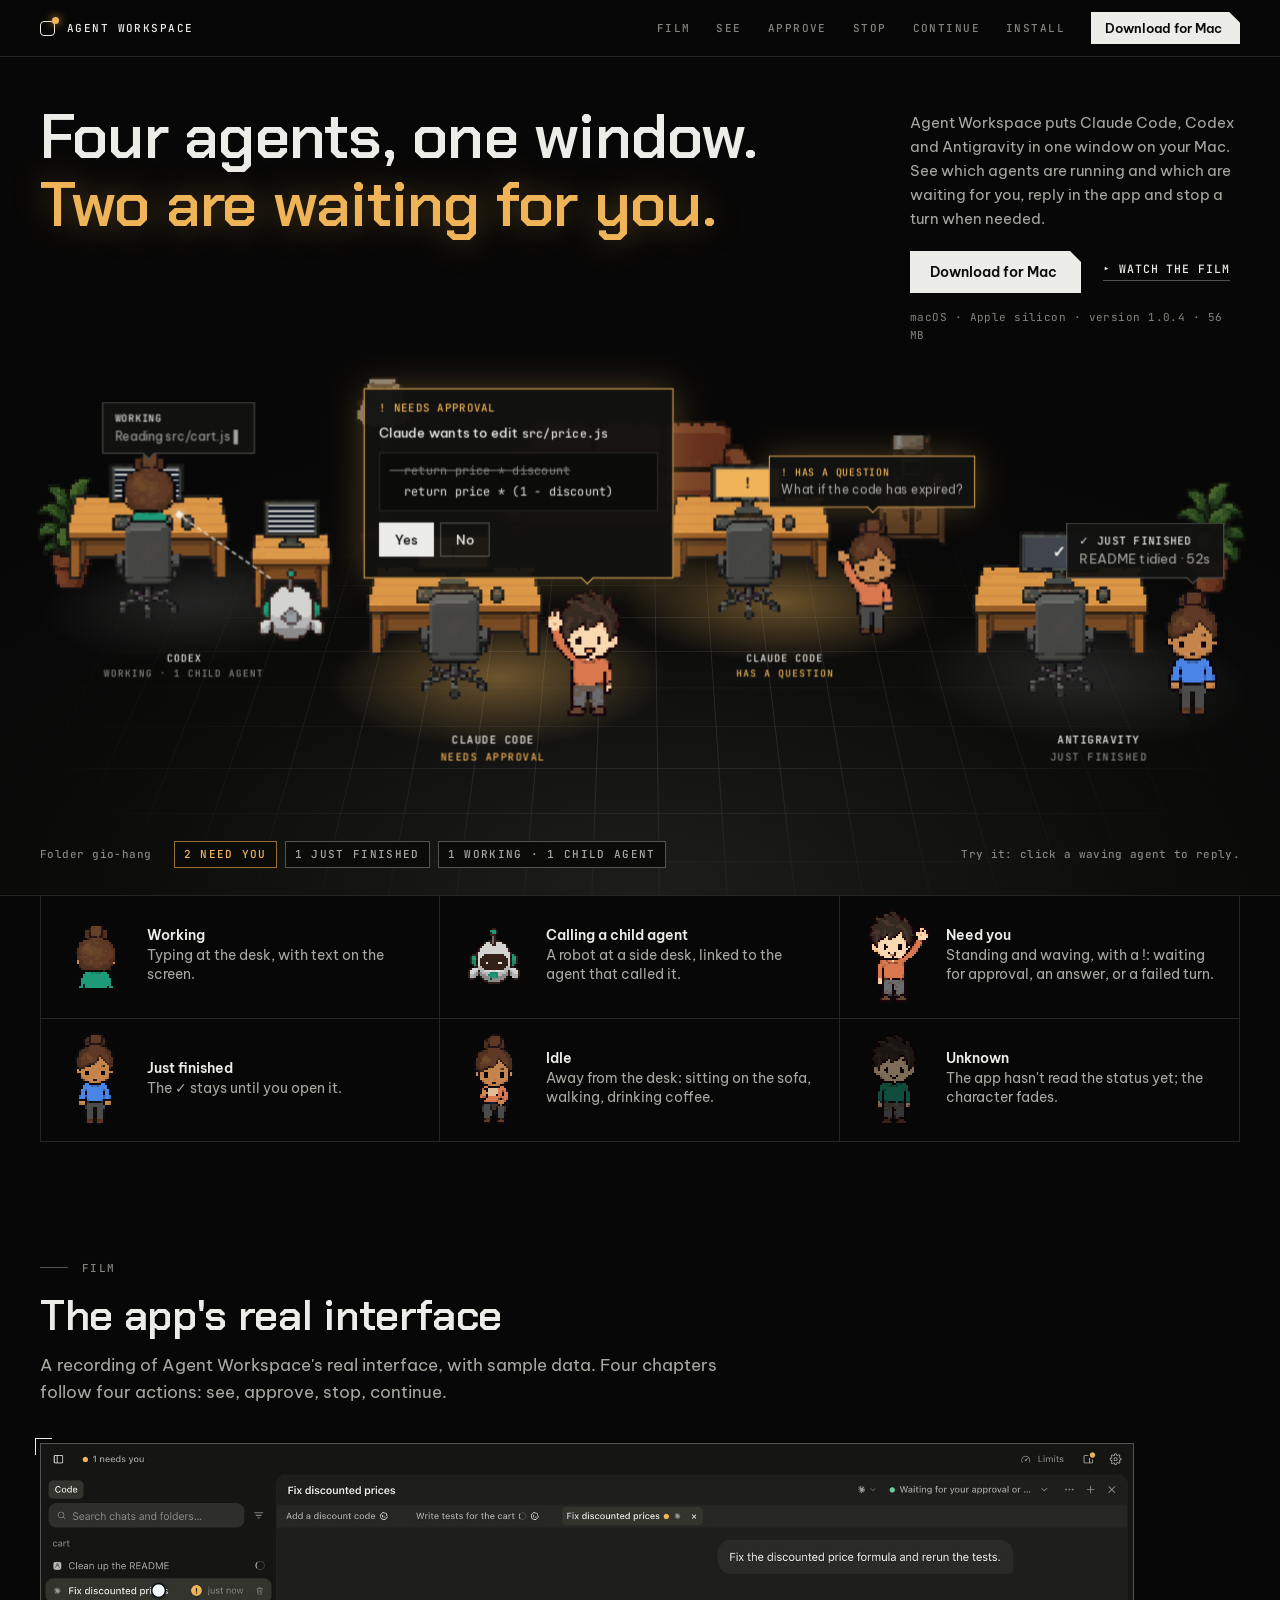
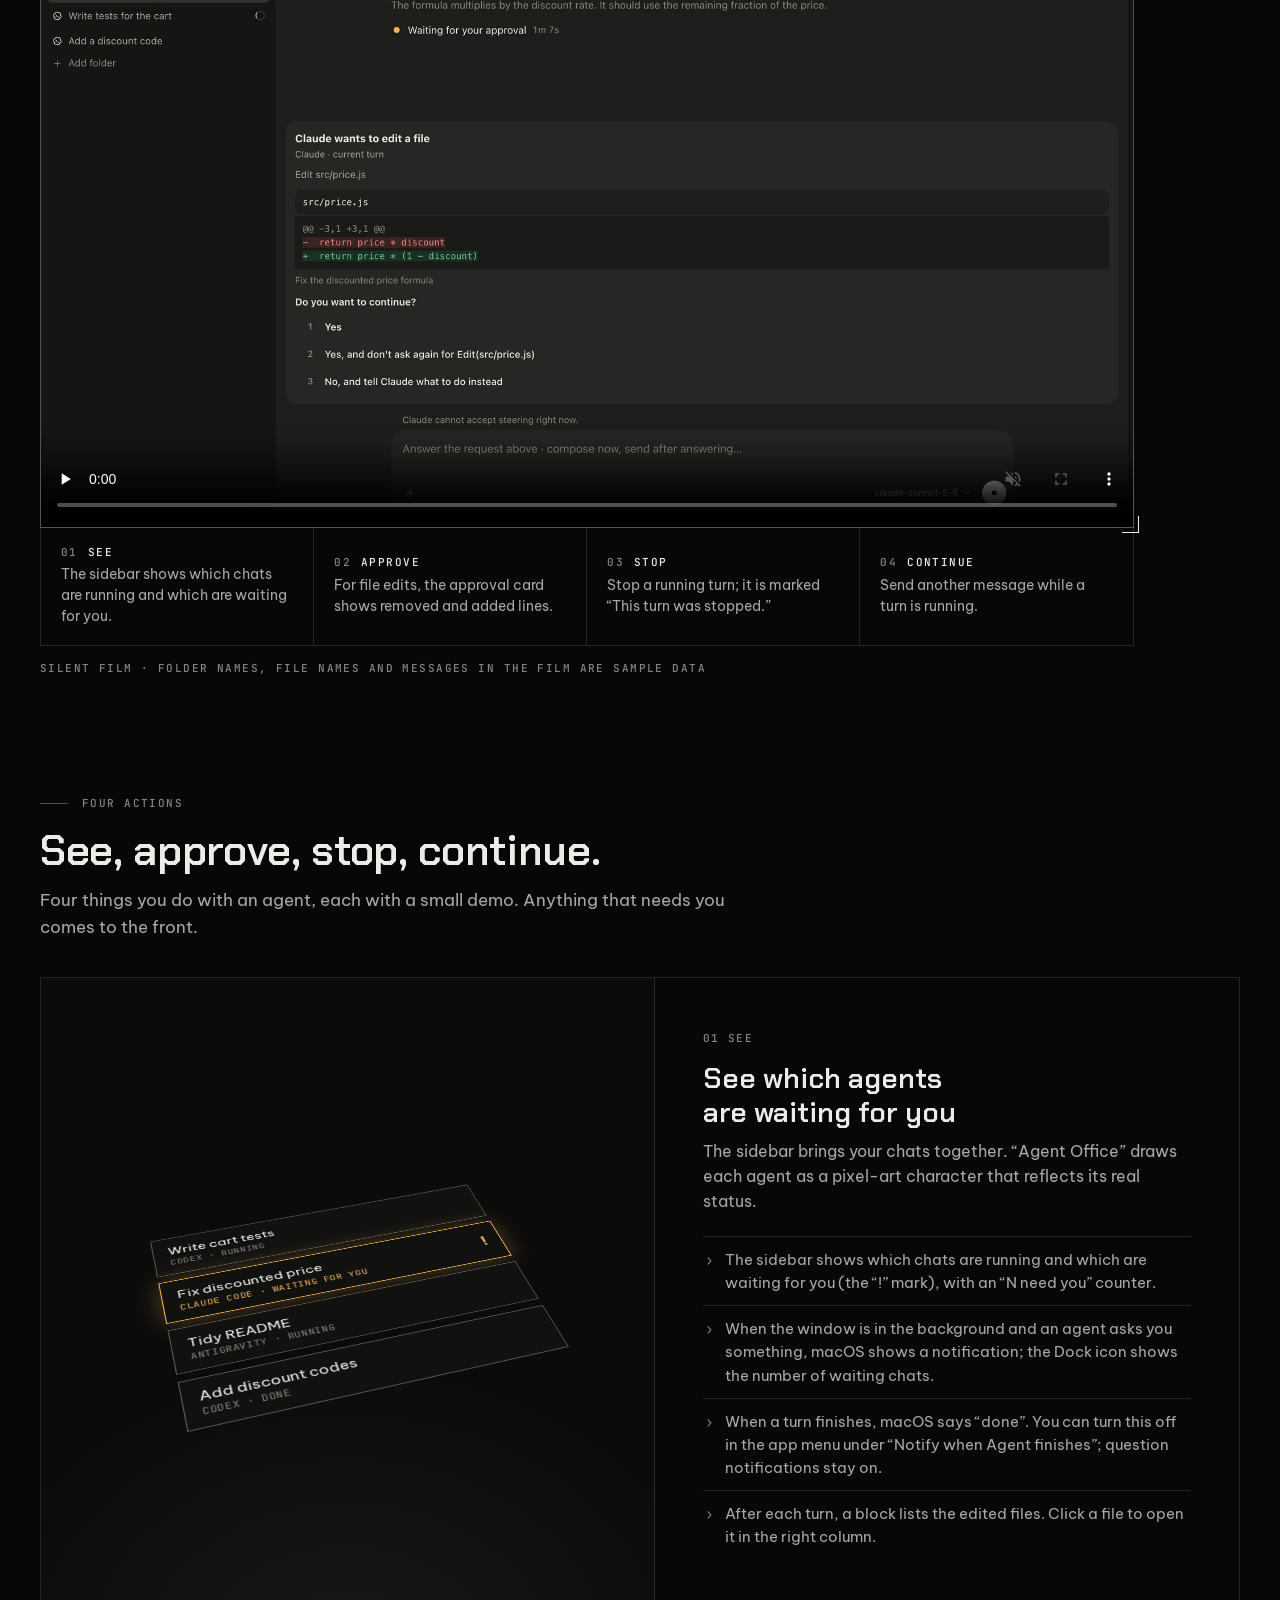
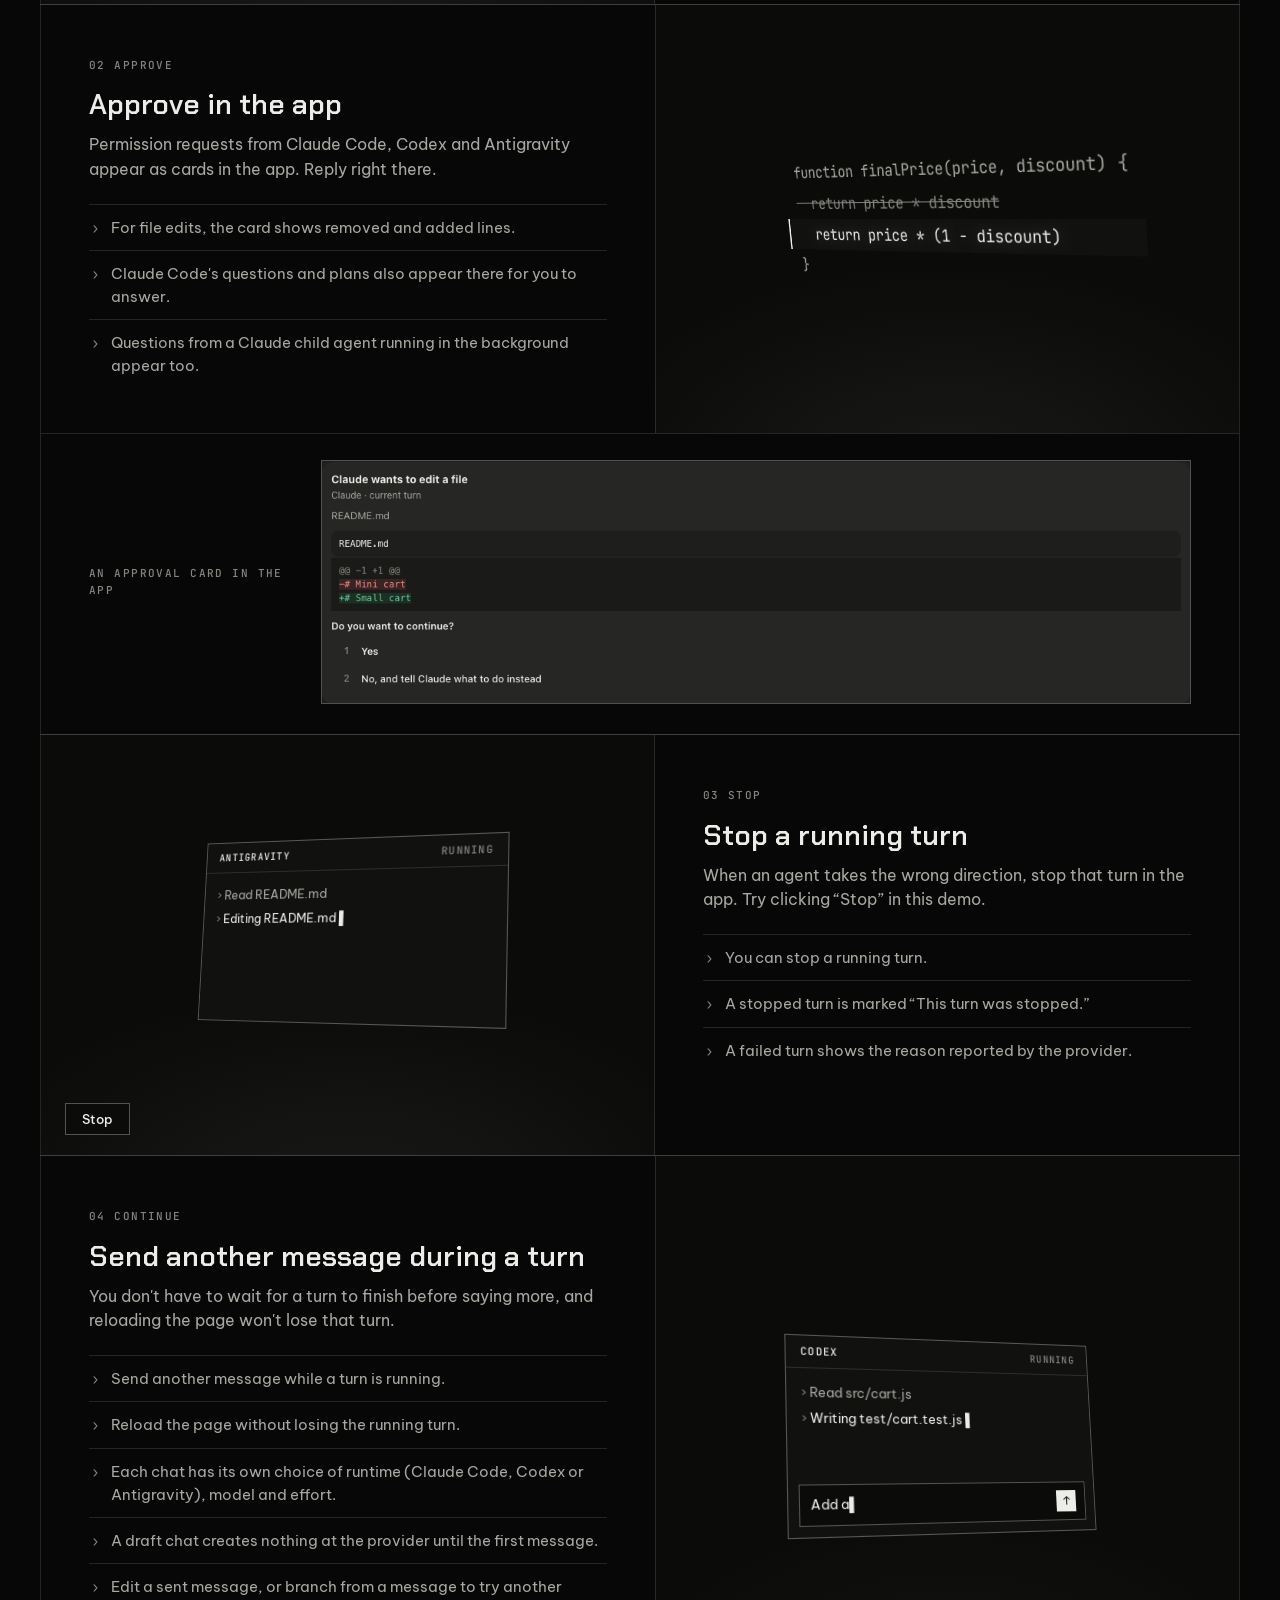
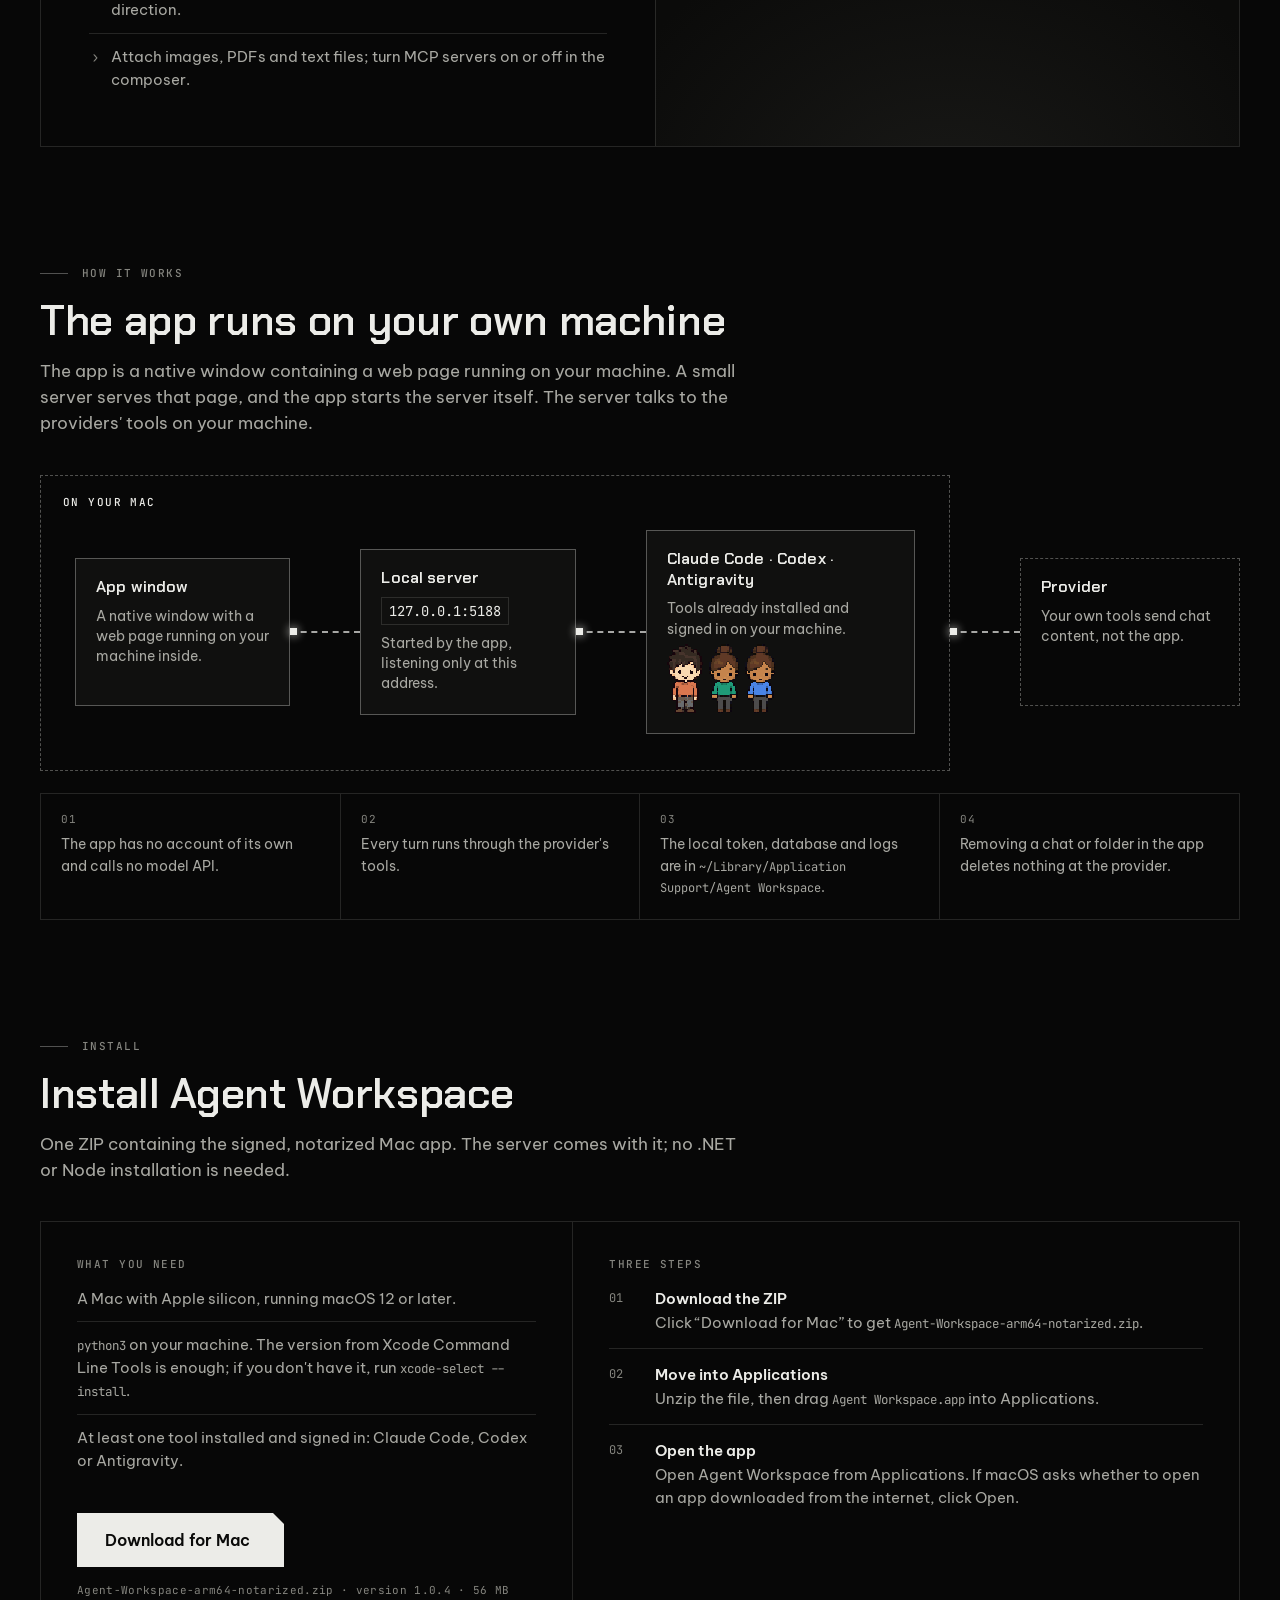
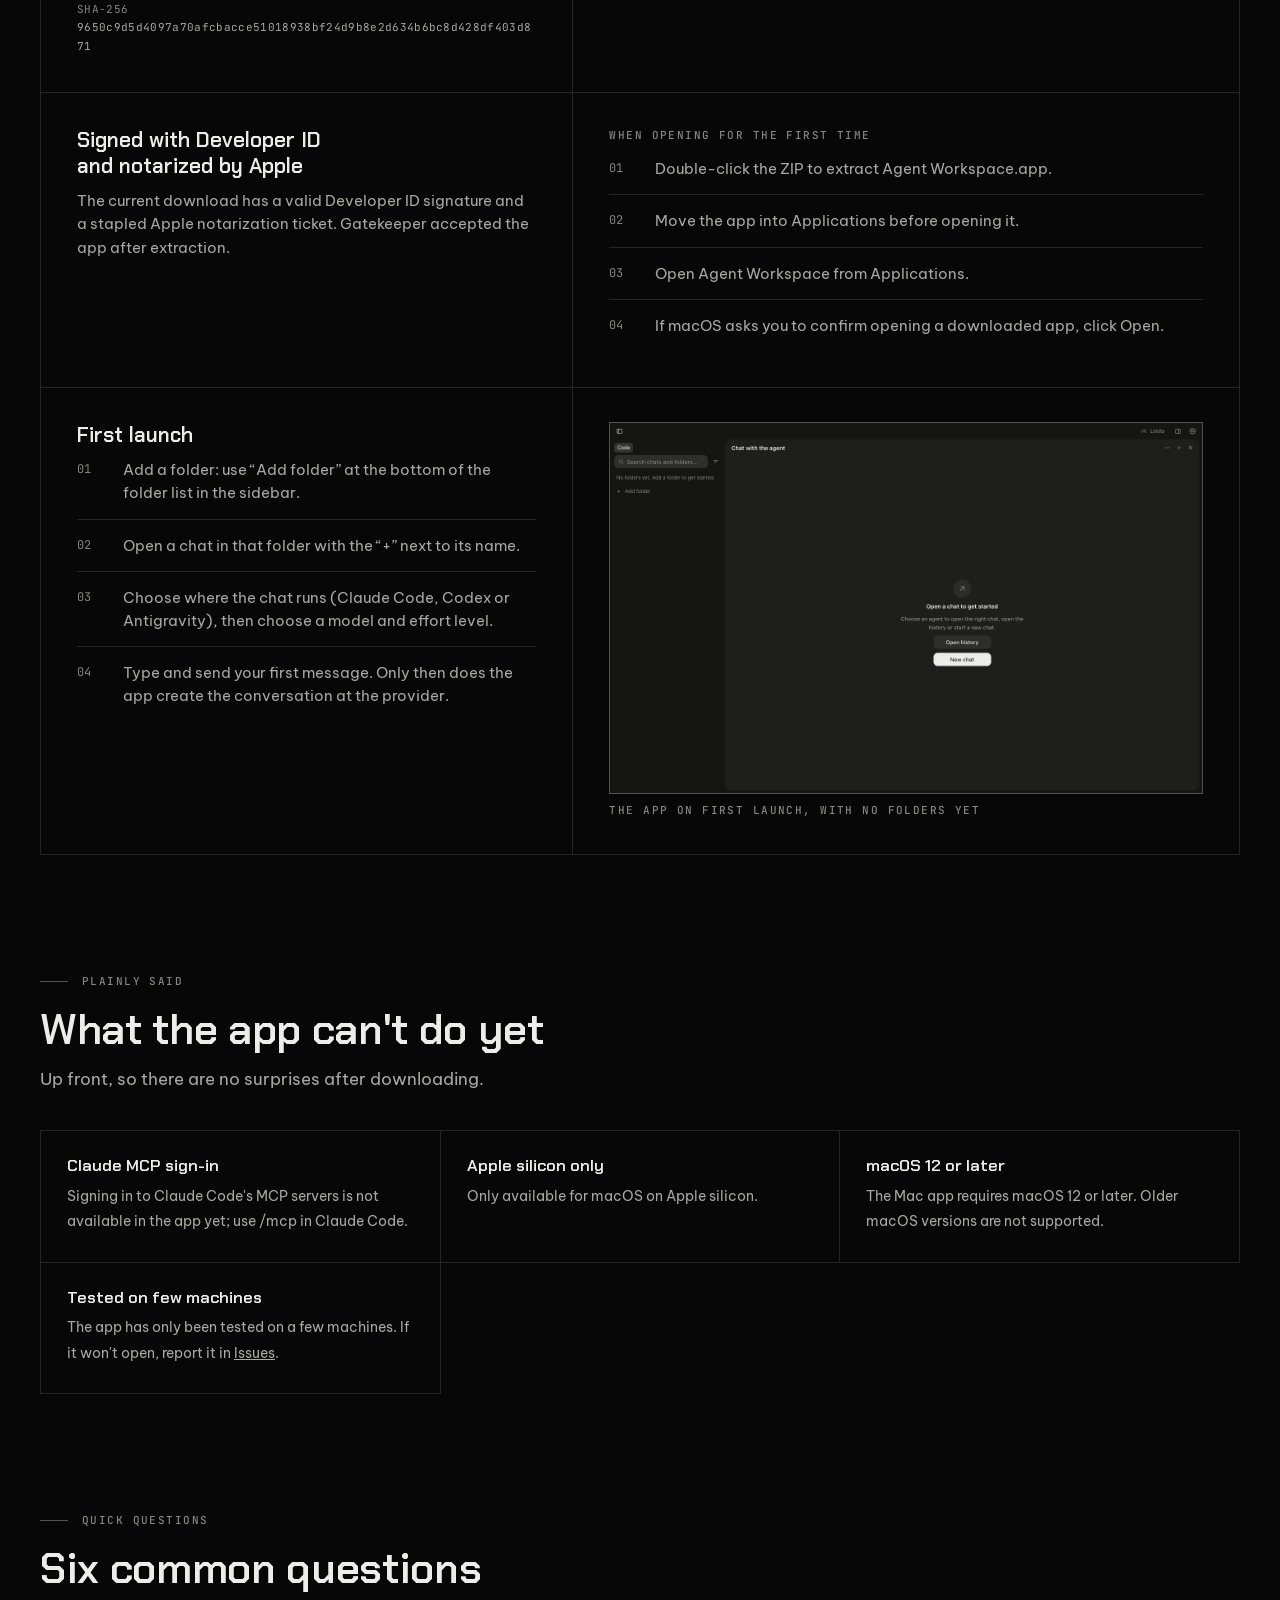
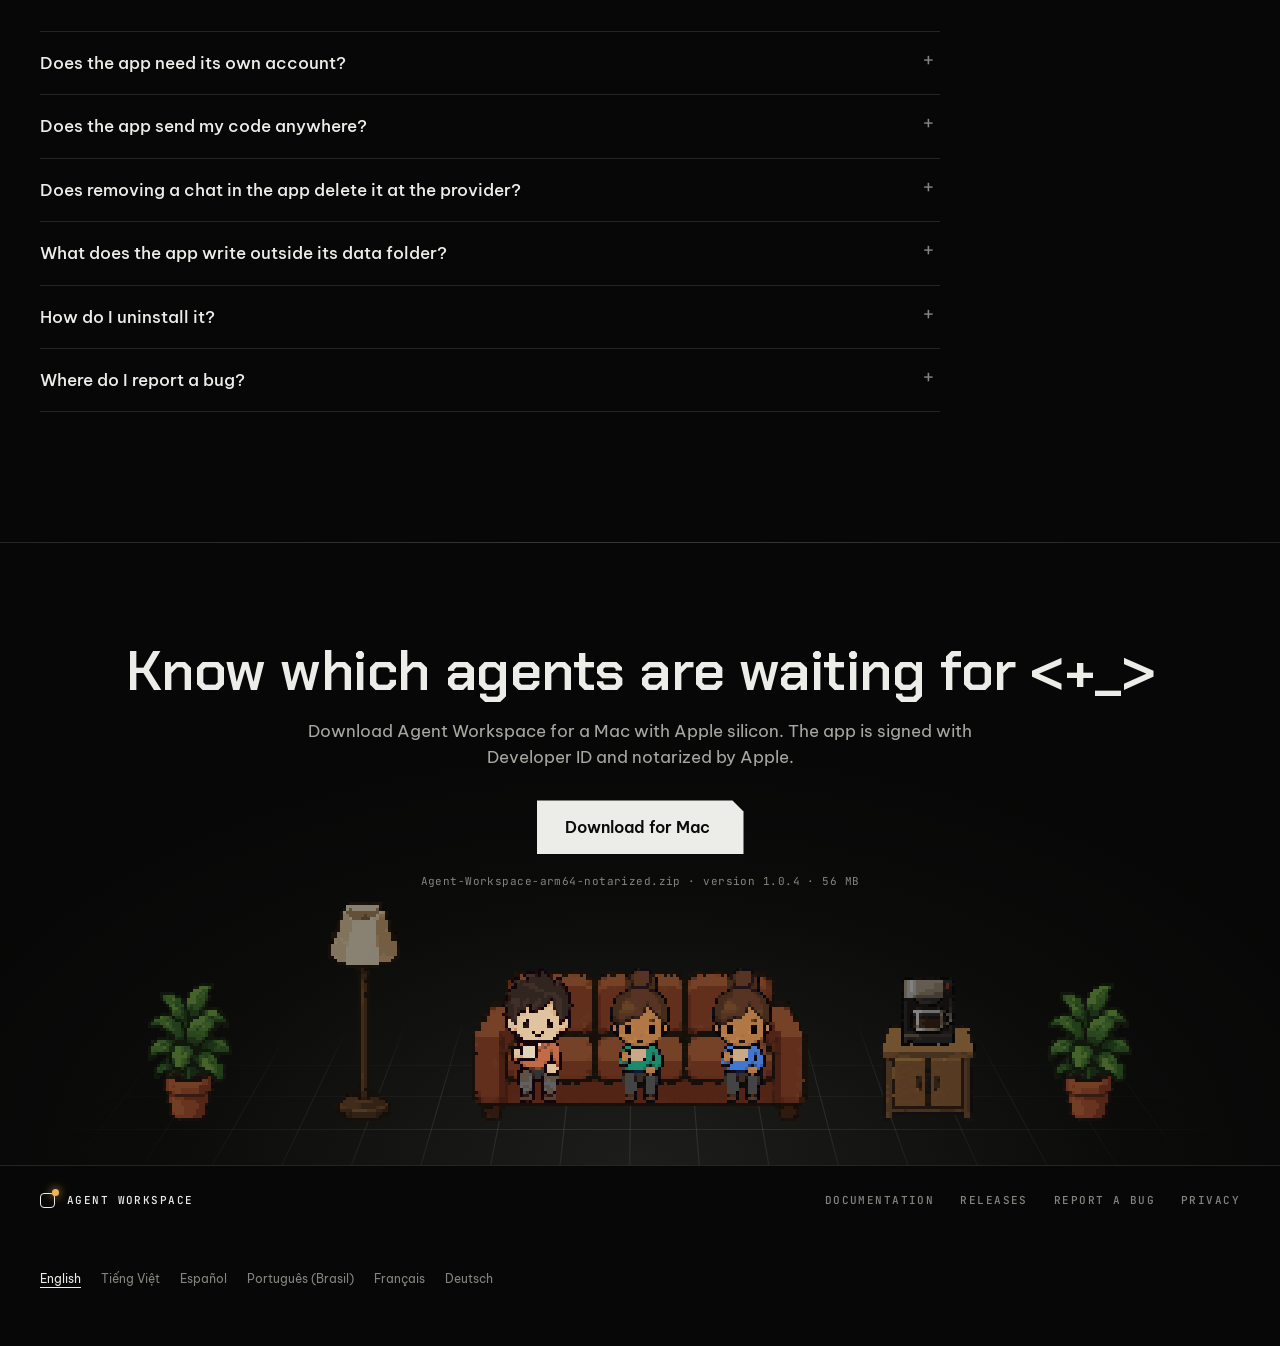
==== commit 947ffa2a: "Point downloads to signed and notarized Mac app" ====
--- a/index.html
+++ b/index.html
@@ -74,7 +74,7 @@
       <a href="#dung">Stop</a>
       <a href="#tiep">Continue</a>
       <a href="#cai-dat">Install</a>
-      <a class="btn small" href="https://github.com/dat08101999/agent-workspace/releases/latest/download/Agent-Workspace-arm64.dmg">Download for Mac</a>
+      <a class="btn small" href="https://github.com/dat08101999/agent-workspace/releases/latest/download/Agent-Workspace-arm64-notarized.zip">Download for Mac</a>
     </nav>
   </div>
 </header>
@@ -91,10 +91,10 @@
       <div class="side">
         <p>Agent Workspace puts Claude Code, Codex and Antigravity in one window on your Mac. See which agents are running and which are waiting for you, reply in the app and stop a turn when needed.</p>
         <div class="cta">
-          <a class="btn" href="https://github.com/dat08101999/agent-workspace/releases/latest/download/Agent-Workspace-arm64.dmg">Download for Mac</a>
+          <a class="btn" href="https://github.com/dat08101999/agent-workspace/releases/latest/download/Agent-Workspace-arm64-notarized.zip">Download for Mac</a>
           <a class="more" href="#phim">▸ Watch the film</a>
         </div>
-        <p class="fine">macOS · Apple silicon · version <span data-rel="version">1.0.4</span> · <span data-rel="size">65 MB</span></p>
+        <p class="fine">macOS · Apple silicon · version <span data-rel="version">1.0.4</span> · <span data-rel="size">56 MB</span></p>
       </div>
     </div>
     <div id="room"><div class="stage" id="stage"><div class="floor" id="floor"></div></div></div>
@@ -247,42 +247,42 @@
     <div class="head reveal">
       <span class="label">Install</span>
       <h2>Install Agent Workspace</h2>
-      <p class="lead">One DMG file. You don't need to install .NET or Node: the server comes with the app.</p>
+      <p class="lead">One ZIP containing the signed, notarized Mac app. The server comes with it; no .NET or Node installation is needed.</p>
     </div>
     <div class="install reveal">
       <div>
         <h4 class="sub">What you need</h4>
         <ul class="bare">
-          <li>A Mac with Apple silicon.</li>
+          <li>A Mac with Apple silicon, running macOS 12 or later.</li>
           <li><code>python3</code> on your machine. The version from Xcode Command Line Tools is enough; if you don't have it, run <code>xcode-select --install</code>.</li>
           <li>At least one tool installed and signed in: Claude Code, Codex or Antigravity.</li>
         </ul>
         <div class="get" id="tai-ngay">
-          <a class="btn big" href="https://github.com/dat08101999/agent-workspace/releases/latest/download/Agent-Workspace-arm64.dmg">Download for Mac</a>
-          <p class="fine">Agent-Workspace-arm64.dmg · version <span data-rel="version">1.0.4</span> · <span data-rel="size">65 MB</span><br>SHA-256 <code data-rel="sha">a51194c8b27582f66d8a30338f094756a9064159987ef377dc197adf898a90d2</code></p>
+          <a class="btn big" href="https://github.com/dat08101999/agent-workspace/releases/latest/download/Agent-Workspace-arm64-notarized.zip">Download for Mac</a>
+          <p class="fine">Agent-Workspace-arm64-notarized.zip · version <span data-rel="version">1.0.4</span> · <span data-rel="size">56 MB</span><br>SHA-256 <code data-rel="sha">9650c9d5d4097a70afcbacce51018938bf24d9b8e2d634b6bc8d428df403d871</code></p>
         </div>
       </div>
       <div>
         <h4 class="sub">Three steps</h4>
         <ol class="steps">
-          <li><b>Download the DMG</b>Click “Download for Mac”, or get <code>Agent-Workspace-arm64.dmg</code> from <a href="https://github.com/dat08101999/agent-workspace/releases">Releases</a> on GitHub.</li>
-          <li><b>Drag into Applications</b>Open the DMG, then drag Agent Workspace into Applications.</li>
-          <li><b>Open for the first time</b>Open Agent Workspace from Applications. macOS will block it the first time and say it cannot verify the app.</li>
+          <li><b>Download the ZIP</b>Click “Download for Mac” to get <code>Agent-Workspace-arm64-notarized.zip</code>.</li>
+          <li><b>Move into Applications</b>Unzip the file, then drag <code>Agent Workspace.app</code> into Applications.</li>
+          <li><b>Open the app</b>Open Agent Workspace from Applications. If macOS asks whether to open an app downloaded from the internet, click Open.</li>
         </ol>
       </div>
     </div>
     <div class="gate reveal">
       <div>
-        <h3>macOS will block the app the first time</h3>
-        <p>The app is not signed with an Apple Developer ID or notarized by Apple, so macOS blocks it the first time. After that, open it normally.</p>
-      </div>
-      <div>
-        <h4 class="sub">Allow it to open</h4>
+        <h3>Signed with Developer ID and notarized by Apple</h3>
+        <p>The current download has a valid Developer ID signature and a stapled Apple notarization ticket. Gatekeeper accepted the app after extraction.</p>
+      </div>
+      <div>
+        <h4 class="sub">When opening for the first time</h4>
         <ol class="steps">
-          <li>Dismiss the warning. Open System Settings → Privacy &amp; Security.</li>
-          <li>Scroll down to Security. You'll see a message saying Agent Workspace was blocked.</li>
-          <li>Click “Open Anyway”.</li>
-          <li>Confirm with your Mac password or Touch ID when macOS asks, then open the app again.</li>
+          <li>Double-click the ZIP to extract Agent Workspace.app.</li>
+          <li>Move the app into Applications before opening it.</li>
+          <li>Open Agent Workspace from Applications.</li>
+          <li>If macOS asks you to confirm opening a downloaded app, click Open.</li>
         </ol>
       </div>
     </div>
@@ -314,7 +314,7 @@
     <div class="honest reveal">
       <div><b>Claude MCP sign-in</b><span>Signing in to Claude Code's MCP servers is not available in the app yet; use /mcp in Claude Code.</span></div>
       <div><b>Apple silicon only</b><span>Only available for macOS on Apple silicon.</span></div>
-      <div><b>Unsigned, not notarized</b><span>The app is not signed with an Apple Developer ID or notarized by Apple, so you need the “Open Anyway” steps the first time.</span></div>
+      <div><b>macOS 12 or later</b><span>The Mac app requires macOS 12 or later. Older macOS versions are not supported.</span></div>
       <div><b>Tested on few machines</b><span>The app has only been tested on a few machines. If it won't open, report it in <a href="https://github.com/dat08101999/agent-workspace/issues">Issues</a>.</span></div>
     </div>
   </section>
@@ -336,9 +336,9 @@
 
   <section class="final" id="tai">
     <h2 id="lastline">Know which agents are waiting for you.</h2>
-    <p class="lead">Download Agent Workspace for a Mac with Apple silicon. The app is unsigned and not notarized, so you'll need to click “Open Anyway” the first time.</p>
-    <a class="btn big" href="https://github.com/dat08101999/agent-workspace/releases/latest/download/Agent-Workspace-arm64.dmg">Download for Mac</a>
-    <p class="fine">Agent-Workspace-arm64.dmg · version <span data-rel="version">1.0.4</span> · <span data-rel="size">65 MB</span></p>
+    <p class="lead">Download Agent Workspace for a Mac with Apple silicon. The app is signed with Developer ID and notarized by Apple.</p>
+    <a class="btn big" href="https://github.com/dat08101999/agent-workspace/releases/latest/download/Agent-Workspace-arm64-notarized.zip">Download for Mac</a>
+    <p class="fine">Agent-Workspace-arm64-notarized.zip · version <span data-rel="version">1.0.4</span> · <span data-rel="size">56 MB</span></p>
     <div class="lounge" aria-hidden="true"><div class="tiles"></div><div class="set" id="lounge"></div></div>
   </section>
 </main>
